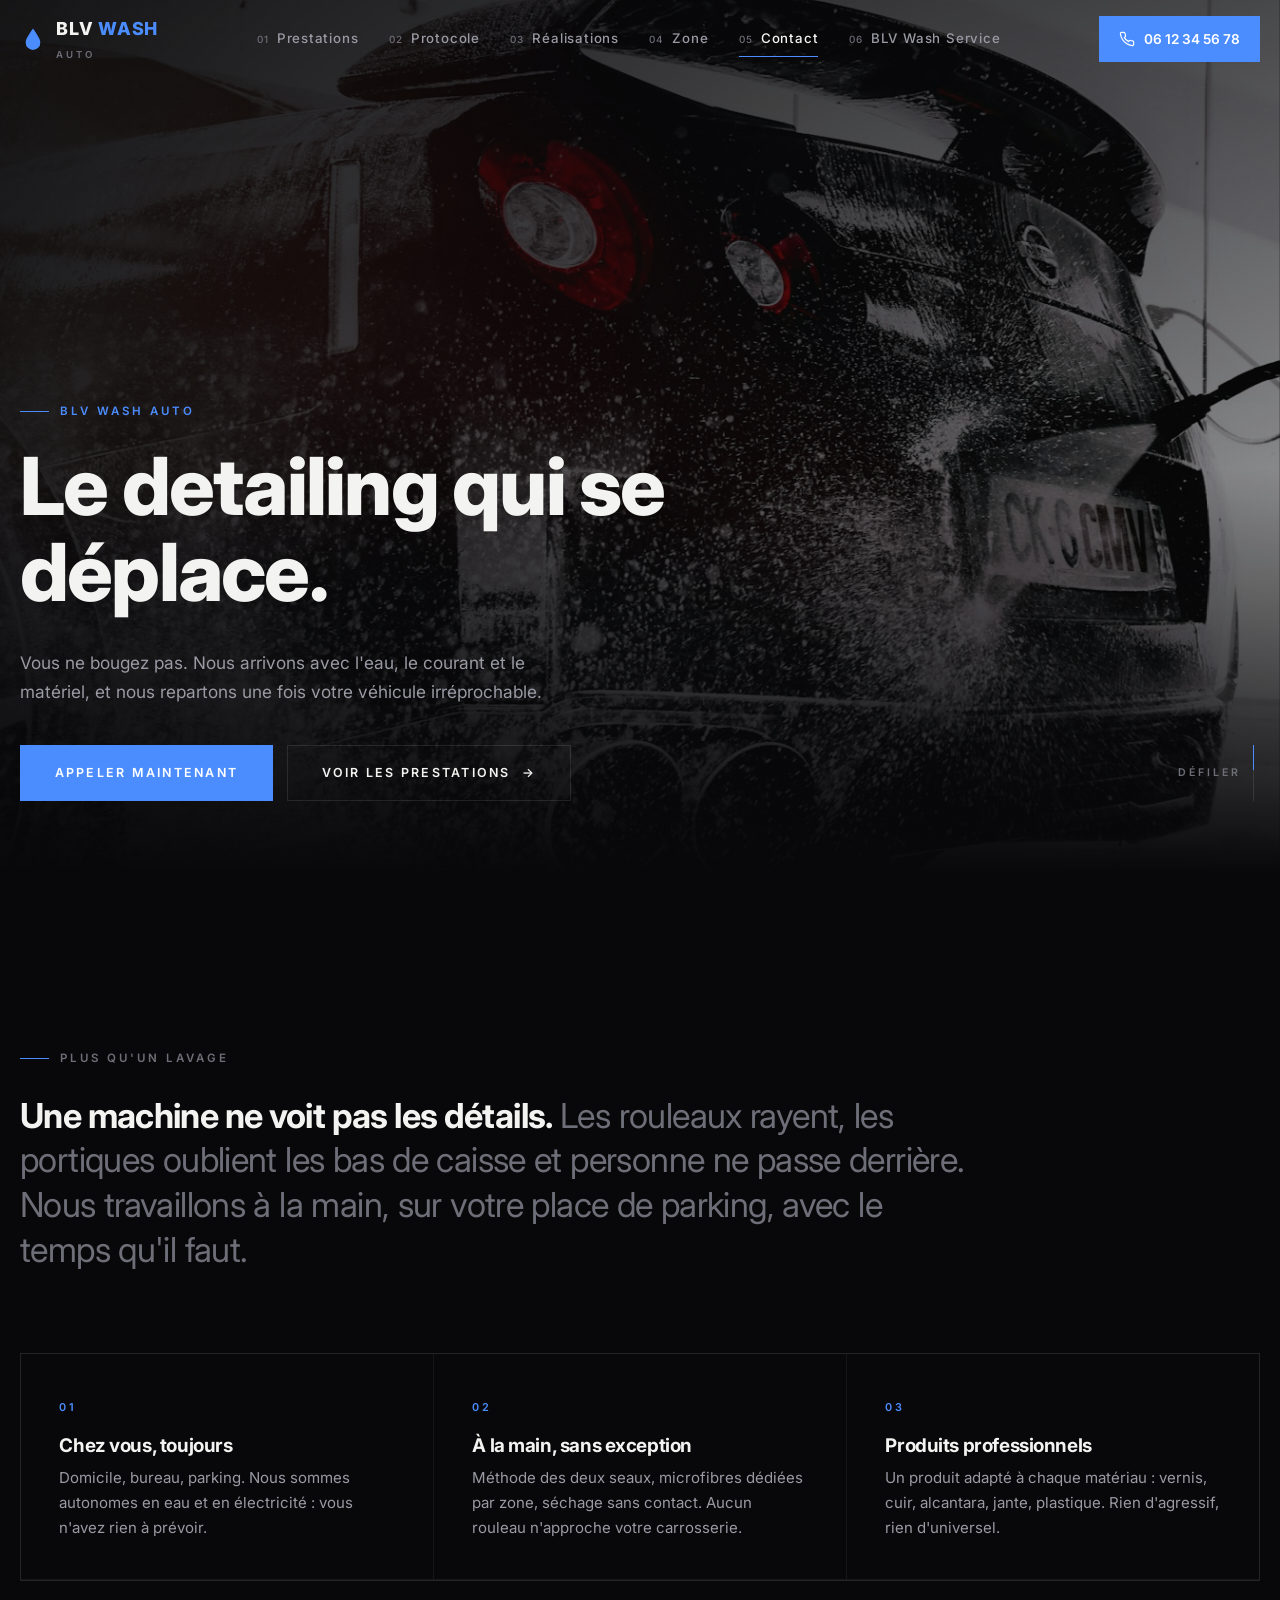
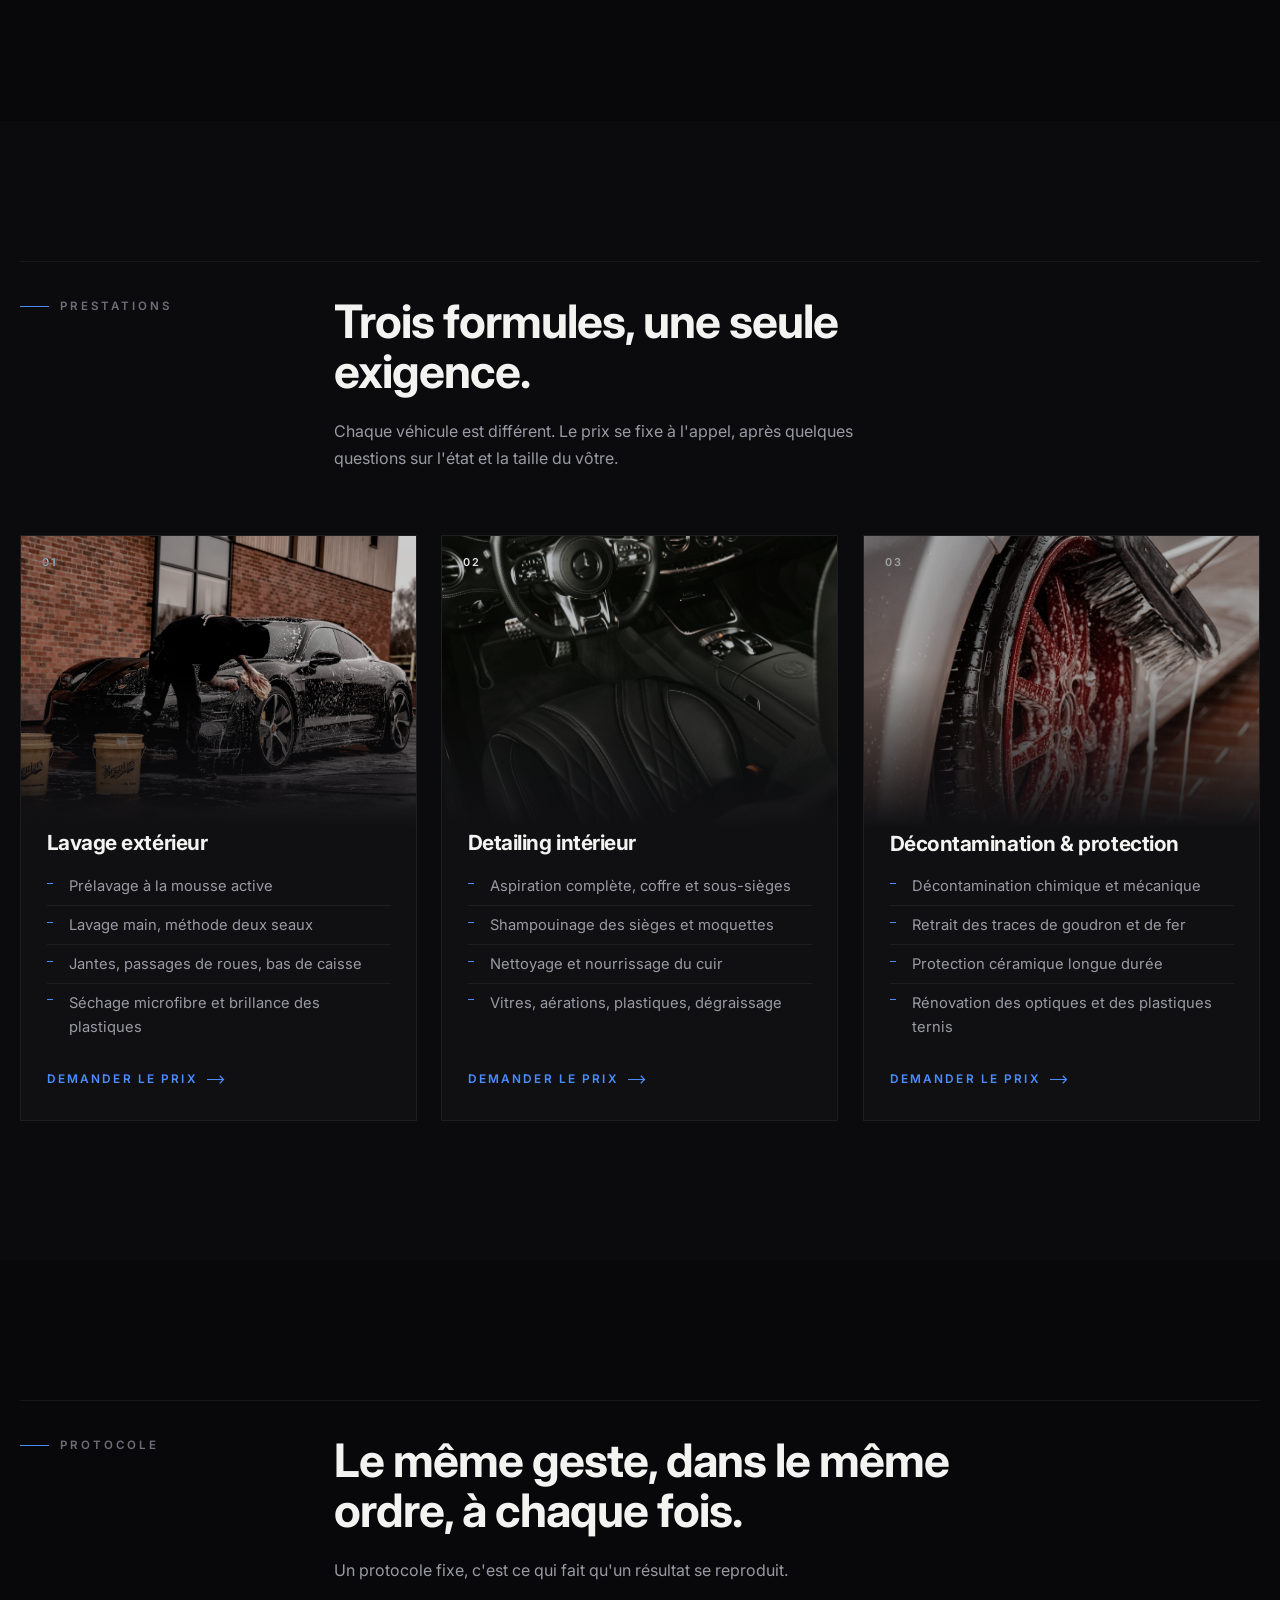
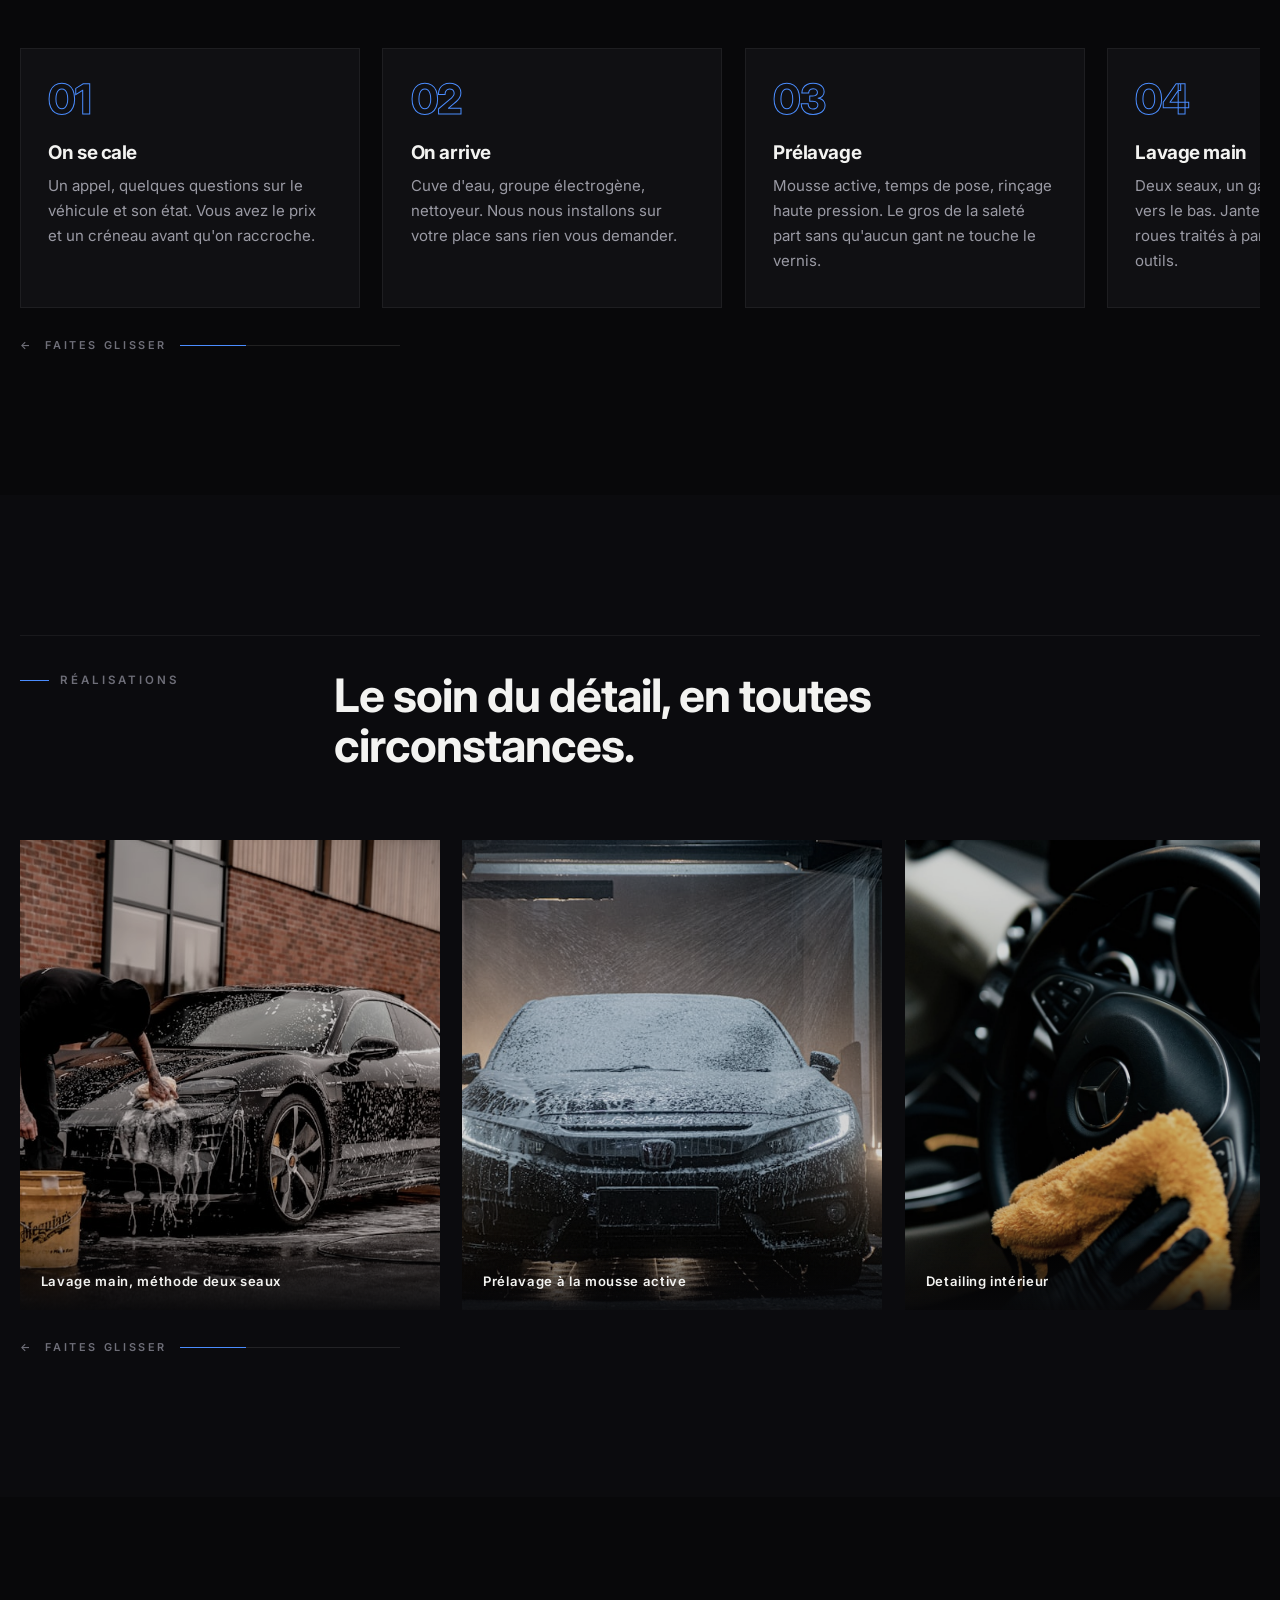
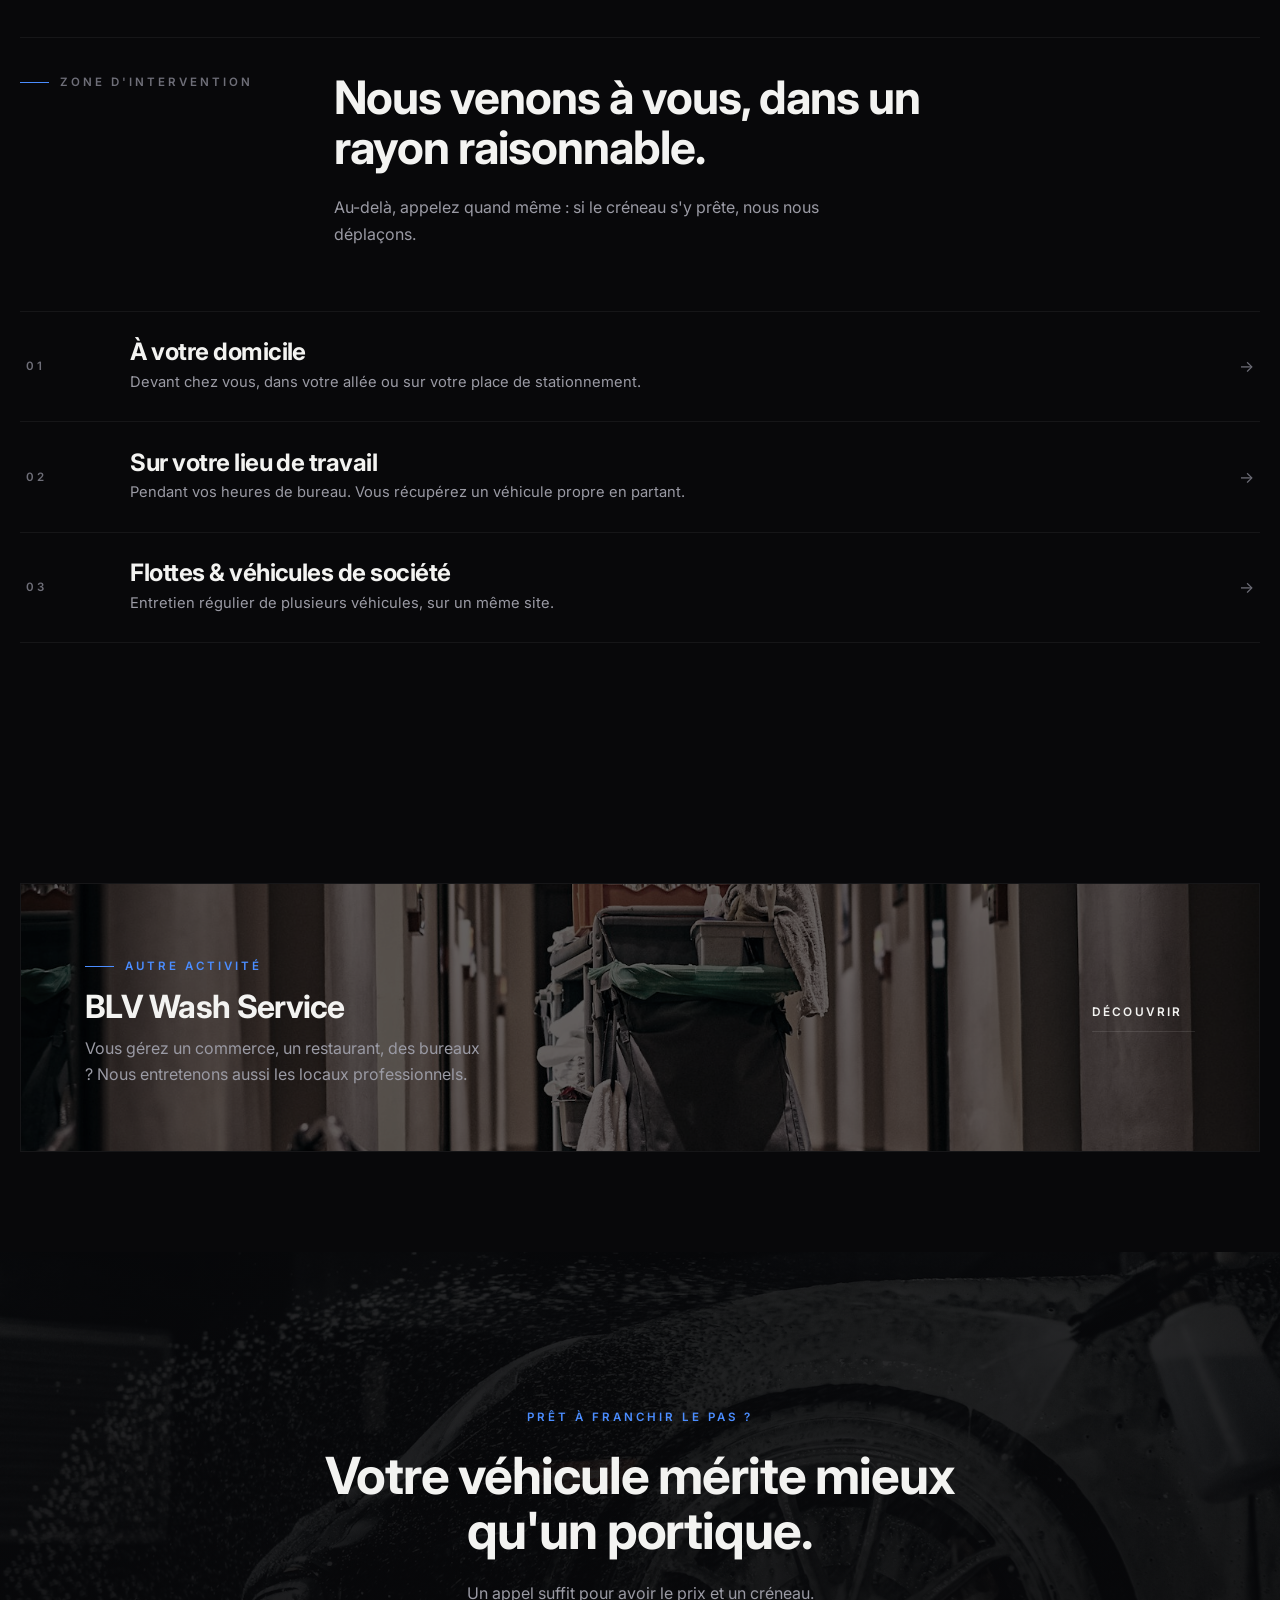
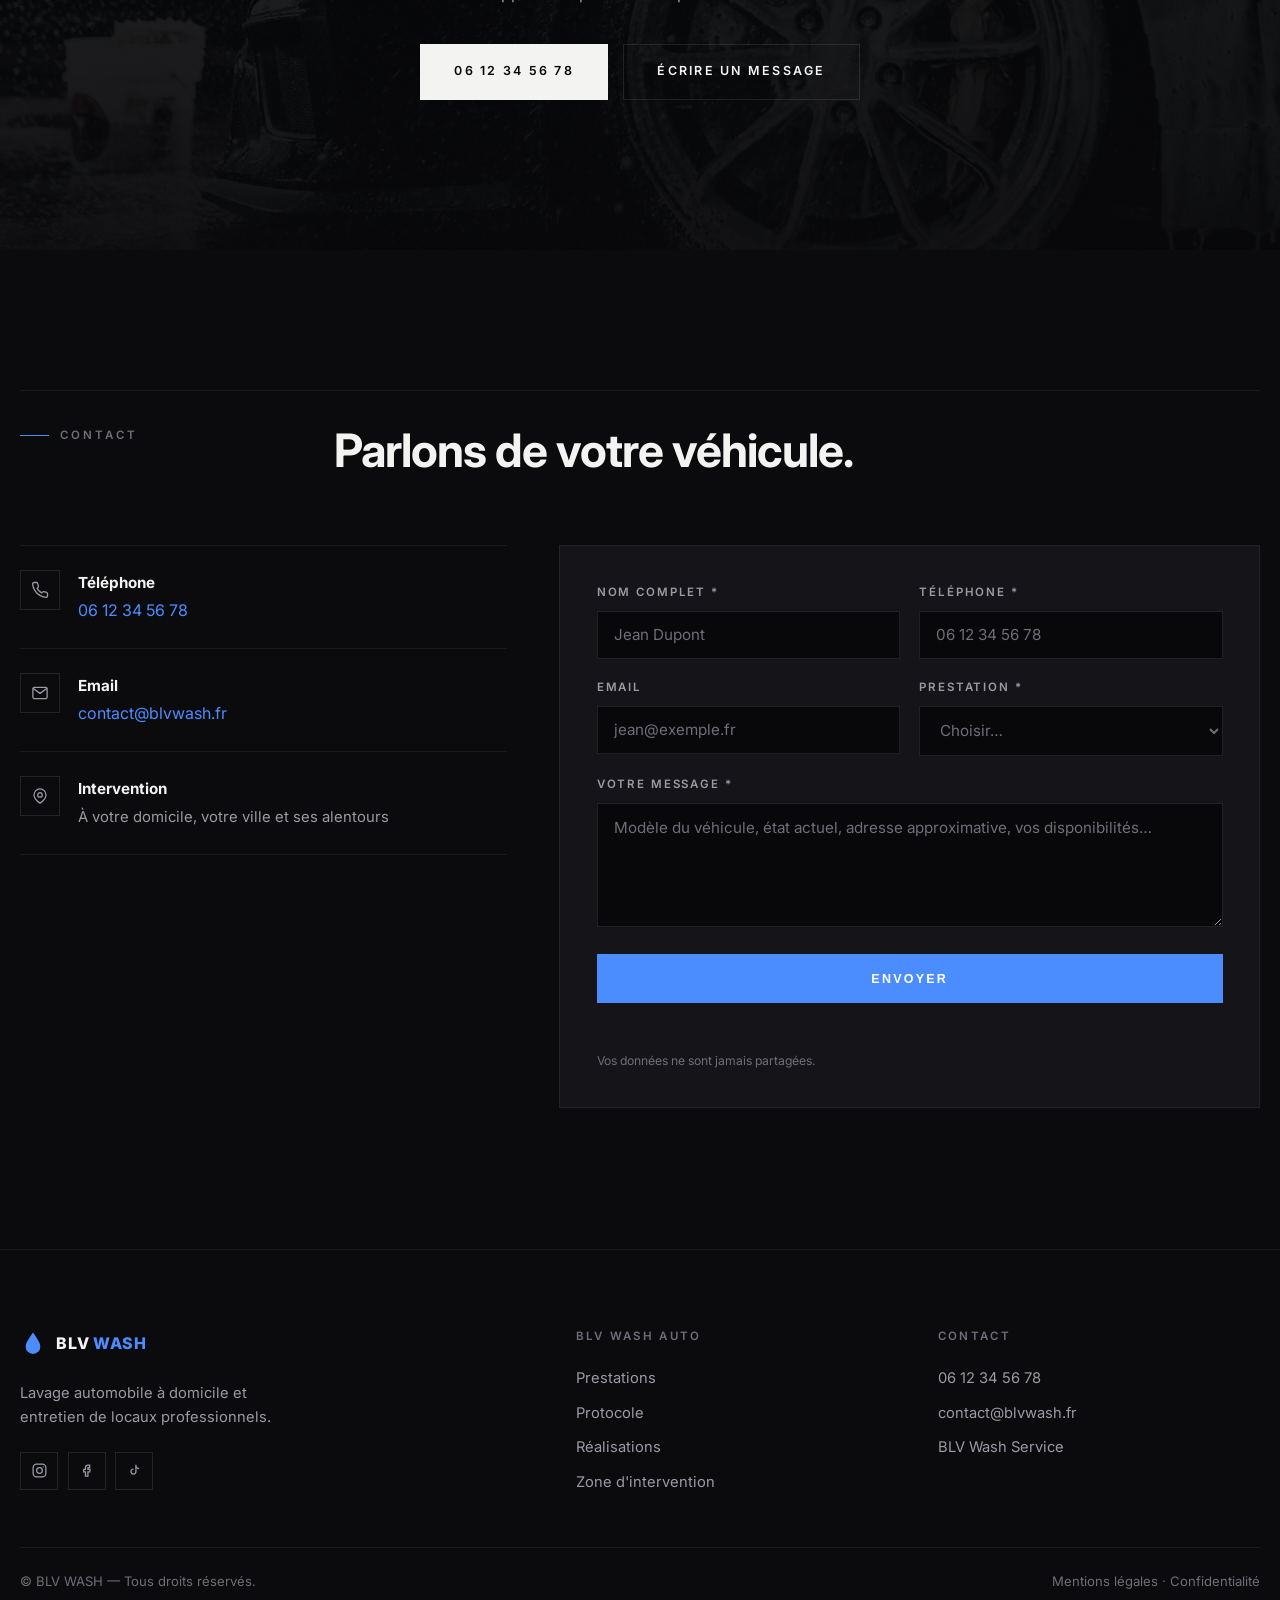
==== auto.html @ 67754cad "Deux activites, trois pages, refonte sombre facon reyce Structure - index.html devient un accueil de" ====
<!DOCTYPE html>
<html lang="fr">
<head>
  <meta charset="UTF-8">
  <meta name="viewport" content="width=device-width, initial-scale=1.0">
  <meta name="theme-color" content="#08080a">
  <meta name="color-scheme" content="dark">
  <title>BLV Wash Auto — Detailing automobile à domicile</title>
  <meta name="description" content="BLV Wash Auto lave, décontamine et protège votre véhicule à la main, devant chez vous. Lavage complet, detailing intérieur, protection céramique. Prix sur simple appel.">
  <meta property="og:title" content="BLV Wash Auto — Detailing automobile à domicile">
  <meta property="og:description" content="Le detailing qui se déplace. Nous intervenons chez vous, sur votre place de parking.">
  <meta property="og:type" content="website">
  <meta property="og:image" content="assets/img/hero.jpg">
  <link rel="icon" href="data:image/svg+xml,%3Csvg xmlns='http://www.w3.org/2000/svg' viewBox='0 0 64 64'%3E%3Cpath d='M32 6C21 22 14 32 14 41a18 18 0 0 0 36 0c0-9-7-19-18-35z' fill='%234b8dff'/%3E%3C/svg%3E">
  <link rel="preconnect" href="https://fonts.googleapis.com">
  <link rel="preconnect" href="https://fonts.gstatic.com" crossorigin>
  <link href="https://fonts.googleapis.com/css2?family=Inter:wght@400;500;600;700;800&display=swap" rel="stylesheet">
  <link rel="stylesheet" href="css/style.css">
</head>
<body>

  <div class="progress" aria-hidden="true"><span id="progress-bar"></span></div>

  <!-- ===== Header ===== -->
  <header class="header" id="header">
    <div class="container header__inner">
      <a href="index.html" class="logo" aria-label="BLV WASH — accueil">
        <svg class="logo__mark" viewBox="0 0 64 64" aria-hidden="true"><path d="M32 6C21 22 14 32 14 41a18 18 0 0 0 36 0c0-9-7-19-18-35z" fill="var(--accent)"/></svg>
        <span>
          <span class="logo__text">BLV <em>WASH</em></span>
          <span class="logo__branch">AUTO</span>
        </span>
      </a>

      <nav class="nav" id="nav" aria-label="Navigation principale">
        <a href="#prestations" class="nav__link" data-num="01">Prestations</a>
        <a href="#protocole"   class="nav__link" data-num="02">Protocole</a>
        <a href="#galerie"     class="nav__link" data-num="03">Réalisations</a>
        <a href="#zone"        class="nav__link" data-num="04">Zone</a>
        <a href="#contact"     class="nav__link" data-num="05">Contact</a>
        <a href="service.html" class="nav__link" data-num="06">BLV Wash Service</a>
      </nav>

      <div class="header__actions">
        <a href="tel:+33612345678" class="header__phone">
          <svg viewBox="0 0 24 24" fill="none" stroke="currentColor" stroke-width="1.8" stroke-linecap="round" stroke-linejoin="round" aria-hidden="true"><path d="M22 16.9v3a2 2 0 0 1-2.2 2 19.8 19.8 0 0 1-8.6-3.1 19.5 19.5 0 0 1-6-6A19.8 19.8 0 0 1 2.1 4.2 2 2 0 0 1 4.1 2h3a2 2 0 0 1 2 1.7c.1 1 .4 1.9.7 2.8a2 2 0 0 1-.5 2.1L8.1 9.9a16 16 0 0 0 6 6l1.3-1.3a2 2 0 0 1 2.1-.4c.9.3 1.8.6 2.8.7a2 2 0 0 1 1.7 2Z"/></svg>
          <span>06 12 34 56 78</span>
        </a>
        <button class="burger" id="burger" aria-label="Ouvrir le menu" aria-expanded="false" aria-controls="nav">
          <span></span><span></span><span></span>
        </button>
      </div>
    </div>
  </header>

  <main>
    <!-- ===== Hero ===== -->
    <section class="hero" id="accueil">
      <div class="hero__media" aria-hidden="true">
        <img src="assets/img/hero.jpg" alt="" id="hero-img" fetchpriority="high">
      </div>

      <div class="hero__inner">
        <div class="hero__content">
          <span class="label label--accent reveal">BLV Wash Auto</span>
          <h1 class="reveal delay-1">Le detailing qui se déplace.</h1>
          <p class="hero__lead reveal delay-2">
            Vous ne bougez pas. Nous arrivons avec l'eau, le courant et le matériel,
            et nous repartons une fois votre véhicule irréprochable.
          </p>
          <div class="hero__actions reveal delay-3">
            <a href="tel:+33612345678" class="btn btn--primary">Appeler maintenant</a>
            <a href="#prestations" class="btn btn--outline">
              Voir les prestations
              <span class="btn__arrow" aria-hidden="true">→</span>
            </a>
          </div>
        </div>
      </div>

      <div class="scrollcue" aria-hidden="true">
        <span>Défiler</span>
        <span class="scrollcue__line"></span>
      </div>
    </section>

    <!-- ===== Intention ===== -->
    <section class="section">
      <div class="container">
        <div class="statement reveal">
          <span class="label">Plus qu'un lavage</span>
          <p>
            <strong>Une machine ne voit pas les détails.</strong>
            <span class="muted">Les rouleaux rayent, les portiques oublient les bas de caisse
            et personne ne passe derrière. Nous travaillons à la main, sur votre place
            de parking, avec le temps qu'il faut.</span>
          </p>
        </div>

        <div class="pillars">
          <article class="pillar reveal">
            <span class="pillar__num">01</span>
            <h3>Chez vous, toujours</h3>
            <p>Domicile, bureau, parking. Nous sommes autonomes en eau et en électricité : vous n'avez rien à prévoir.</p>
          </article>
          <article class="pillar reveal delay-1">
            <span class="pillar__num">02</span>
            <h3>À la main, sans exception</h3>
            <p>Méthode des deux seaux, microfibres dédiées par zone, séchage sans contact. Aucun rouleau n'approche votre carrosserie.</p>
          </article>
          <article class="pillar reveal delay-2">
            <span class="pillar__num">03</span>
            <h3>Produits professionnels</h3>
            <p>Un produit adapté à chaque matériau : vernis, cuir, alcantara, jante, plastique. Rien d'agressif, rien d'universel.</p>
          </article>
        </div>
      </div>
    </section>

    <!-- ===== Prestations ===== -->
    <section class="section section--alt" id="prestations">
      <div class="container">
        <div class="section__head reveal">
          <span class="label">Prestations</span>
          <h2>Trois formules, une seule exigence.</h2>
          <p>Chaque véhicule est différent. Le prix se fixe à l'appel, après quelques questions sur l'état et la taille du vôtre.</p>
        </div>

        <div class="cards">
          <article class="card reveal">
            <div class="card__media">
              <span class="card__num">01</span>
              <img src="assets/img/service-auto.jpg" alt="Lavage à la main d'une voiture de sport noire" loading="lazy">
            </div>
            <div class="card__body">
              <h3>Lavage extérieur</h3>
              <ul class="card__list">
                <li>Prélavage à la mousse active</li>
                <li>Lavage main, méthode deux seaux</li>
                <li>Jantes, passages de roues, bas de caisse</li>
                <li>Séchage microfibre et brillance des plastiques</li>
              </ul>
              <a href="#contact" class="card__link">
                Demander le prix
                <svg viewBox="0 0 24 12" fill="none" stroke="currentColor" stroke-width="1.6" aria-hidden="true"><path d="M0 6h22M17 1l5 5-5 5"/></svg>
              </a>
            </div>
          </article>

          <article class="card reveal delay-1">
            <div class="card__media">
              <span class="card__num">02</span>
              <img src="assets/img/auto-int.jpg" alt="Intérieur cuir d'une berline après nettoyage" loading="lazy">
            </div>
            <div class="card__body">
              <h3>Detailing intérieur</h3>
              <ul class="card__list">
                <li>Aspiration complète, coffre et sous-sièges</li>
                <li>Shampouinage des sièges et moquettes</li>
                <li>Nettoyage et nourrissage du cuir</li>
                <li>Vitres, aérations, plastiques, dégraissage</li>
              </ul>
              <a href="#contact" class="card__link">
                Demander le prix
                <svg viewBox="0 0 24 12" fill="none" stroke="currentColor" stroke-width="1.6" aria-hidden="true"><path d="M0 6h22M17 1l5 5-5 5"/></svg>
              </a>
            </div>
          </article>

          <article class="card reveal delay-2">
            <div class="card__media">
              <span class="card__num">03</span>
              <img src="assets/img/g5.jpg" alt="Rénovation d'une jante au pinceau de detailing" loading="lazy">
            </div>
            <div class="card__body">
              <h3>Décontamination &amp; protection</h3>
              <ul class="card__list">
                <li>Décontamination chimique et mécanique</li>
                <li>Retrait des traces de goudron et de fer</li>
                <li>Protection céramique longue durée</li>
                <li>Rénovation des optiques et des plastiques ternis</li>
              </ul>
              <a href="#contact" class="card__link">
                Demander le prix
                <svg viewBox="0 0 24 12" fill="none" stroke="currentColor" stroke-width="1.6" aria-hidden="true"><path d="M0 6h22M17 1l5 5-5 5"/></svg>
              </a>
            </div>
          </article>
        </div>
      </div>
    </section>

    <!-- ===== Protocole ===== -->
    <section class="section" id="protocole">
      <div class="container">
        <div class="section__head reveal">
          <span class="label">Protocole</span>
          <h2>Le même geste, dans le même ordre, à chaque fois.</h2>
          <p>Un protocole fixe, c'est ce qui fait qu'un résultat se reproduit.</p>
        </div>

        <div class="drag reveal" data-drag>
          <div class="drag__viewport">
            <div class="drag__track">
              <article class="stepcard">
                <span class="stepcard__num">01</span>
                <h3>On se cale</h3>
                <p>Un appel, quelques questions sur le véhicule et son état. Vous avez le prix et un créneau avant qu'on raccroche.</p>
              </article>
              <article class="stepcard">
                <span class="stepcard__num">02</span>
                <h3>On arrive</h3>
                <p>Cuve d'eau, groupe électrogène, nettoyeur. Nous nous installons sur votre place sans rien vous demander.</p>
              </article>
              <article class="stepcard">
                <span class="stepcard__num">03</span>
                <h3>Prélavage</h3>
                <p>Mousse active, temps de pose, rinçage haute pression. Le gros de la saleté part sans qu'aucun gant ne touche le vernis.</p>
              </article>
              <article class="stepcard">
                <span class="stepcard__num">04</span>
                <h3>Lavage main</h3>
                <p>Deux seaux, un gant par zone, du haut vers le bas. Jantes et passages de roues traités à part, avec leurs propres outils.</p>
              </article>
              <article class="stepcard">
                <span class="stepcard__num">05</span>
                <h3>Intérieur</h3>
                <p>Aspiration, shampouinage, cuir nourri, vitres sans trace. Les aérations et les rails de siège aussi.</p>
              </article>
              <article class="stepcard">
                <span class="stepcard__num">06</span>
                <h3>Contrôle ensemble</h3>
                <p>On fait le tour du véhicule avec vous. Si quelque chose ne va pas, on le reprend sur place.</p>
              </article>
            </div>
          </div>
          <div class="drag__hint">
            <span aria-hidden="true">←</span>
            <span>Faites glisser</span>
            <span class="drag__bar" aria-hidden="true"><span></span></span>
          </div>
        </div>
      </div>
    </section>

    <!-- ===== Réalisations ===== -->
    <section class="section section--alt" id="galerie">
      <div class="container">
        <div class="section__head reveal">
          <span class="label">Réalisations</span>
          <h2>Le soin du détail, en toutes circonstances.</h2>
        </div>

        <div class="drag reveal" data-drag>
          <div class="drag__viewport">
            <div class="drag__track">
              <figure class="shot"><img src="assets/img/g1.jpg" alt="Lavage à la main d'une voiture de sport" loading="lazy"><figcaption>Lavage main, méthode deux seaux</figcaption></figure>
              <figure class="shot"><img src="assets/img/g6.jpg" alt="Véhicule couvert de mousse active pendant le prélavage" loading="lazy"><figcaption>Prélavage à la mousse active</figcaption></figure>
              <figure class="shot"><img src="assets/img/g3.jpg" alt="Nettoyage d'un volant à la microfibre" loading="lazy"><figcaption>Detailing intérieur</figcaption></figure>
              <figure class="shot"><img src="assets/img/g5.jpg" alt="Brossage d'une jante au pinceau de detailing" loading="lazy"><figcaption>Jantes reprises au pinceau</figcaption></figure>
              <figure class="shot"><img src="assets/img/g7.jpg" alt="Nettoyage haute pression d'une berline à domicile" loading="lazy"><figcaption>Haute pression, à domicile</figcaption></figure>
              <figure class="shot"><img src="assets/img/g2.jpg" alt="Séchage soigné d'un SUV noir" loading="lazy"><figcaption>Séchage sans trace</figcaption></figure>
            </div>
          </div>
          <div class="drag__hint">
            <span aria-hidden="true">←</span>
            <span>Faites glisser</span>
            <span class="drag__bar" aria-hidden="true"><span></span></span>
          </div>
        </div>
      </div>
    </section>

    <!-- ===== Zone ===== -->
    <section class="section" id="zone">
      <div class="container">
        <div class="section__head reveal">
          <span class="label">Zone d'intervention</span>
          <h2>Nous venons à vous, dans un rayon raisonnable.</h2>
          <p>Au-delà, appelez quand même : si le créneau s'y prête, nous nous déplaçons.</p>
        </div>

        <div class="sectors reveal">
          <article class="sector">
            <span class="sector__num">01</span>
            <div>
              <h3>À votre domicile</h3>
              <p>Devant chez vous, dans votre allée ou sur votre place de stationnement.</p>
            </div>
            <span class="sector__mark" aria-hidden="true">→</span>
          </article>
          <article class="sector">
            <span class="sector__num">02</span>
            <div>
              <h3>Sur votre lieu de travail</h3>
              <p>Pendant vos heures de bureau. Vous récupérez un véhicule propre en partant.</p>
            </div>
            <span class="sector__mark" aria-hidden="true">→</span>
          </article>
          <article class="sector">
            <span class="sector__num">03</span>
            <div>
              <h3>Flottes &amp; véhicules de société</h3>
              <p>Entretien régulier de plusieurs véhicules, sur un même site.</p>
            </div>
            <span class="sector__mark" aria-hidden="true">→</span>
          </article>
        </div>
      </div>
    </section>

    <!-- ===== Passerelle vers l'autre branche ===== -->
    <section class="section section--tight">
      <div class="container">
        <a class="crossover reveal" href="service.html">
          <div class="crossover__media" aria-hidden="true">
            <img src="assets/img/split-service.jpg" alt="" loading="lazy">
          </div>
          <div class="crossover__body">
            <div>
              <span class="label label--accent">Autre activité</span>
              <h3>BLV Wash Service</h3>
              <p>Vous gérez un commerce, un restaurant, des bureaux ? Nous entretenons aussi les locaux professionnels.</p>
            </div>
            <span class="crossover__go">
              Découvrir
              <svg viewBox="0 0 24 12" fill="none" stroke="currentColor" stroke-width="1.6" aria-hidden="true"><path d="M0 6h22M17 1l5 5-5 5"/></svg>
            </span>
          </div>
        </a>
      </div>
    </section>

    <!-- ===== Appel ===== -->
    <section class="cta">
      <div class="cta__media" aria-hidden="true">
        <img src="assets/img/cta.jpg" alt="" loading="lazy">
      </div>
      <div class="container cta__inner reveal">
        <span class="label label--plain label--accent">Prêt à franchir le pas ?</span>
        <h2>Votre véhicule mérite mieux qu'un portique.</h2>
        <p>Un appel suffit pour avoir le prix et un créneau.</p>
        <div class="cta__actions">
          <a href="tel:+33612345678" class="btn btn--light">06 12 34 56 78</a>
          <a href="#contact" class="btn btn--outline">Écrire un message</a>
        </div>
      </div>
    </section>

    <!-- ===== Contact ===== -->
    <section class="section section--alt" id="contact">
      <div class="container">
        <div class="section__head reveal">
          <span class="label">Contact</span>
          <h2>Parlons de votre véhicule.</h2>
        </div>

        <div class="contact">
          <div class="contact__list reveal-left">
            <div class="contact__item">
              <span class="contact__icon" aria-hidden="true"><svg viewBox="0 0 24 24" fill="none" stroke="currentColor" stroke-width="1.7" stroke-linecap="round" stroke-linejoin="round"><path d="M22 16.9v3a2 2 0 0 1-2.2 2 19.8 19.8 0 0 1-8.6-3.1 19.5 19.5 0 0 1-6-6A19.8 19.8 0 0 1 2.1 4.2 2 2 0 0 1 4.1 2h3a2 2 0 0 1 2 1.7c.1 1 .4 1.9.7 2.8a2 2 0 0 1-.5 2.1L8.1 9.9a16 16 0 0 0 6 6l1.3-1.3a2 2 0 0 1 2.1-.4c.9.3 1.8.6 2.8.7a2 2 0 0 1 1.7 2Z"/></svg></span>
              <div><strong>Téléphone</strong><a href="tel:+33612345678">06 12 34 56 78</a></div>
            </div>
            <div class="contact__item">
              <span class="contact__icon" aria-hidden="true"><svg viewBox="0 0 24 24" fill="none" stroke="currentColor" stroke-width="1.7" stroke-linecap="round" stroke-linejoin="round"><rect x="2.5" y="4.5" width="19" height="15" rx="2"/><path d="m3 6 9 6.5L21 6"/></svg></span>
              <div><strong>Email</strong><a href="mailto:contact@blvwash.fr">contact@blvwash.fr</a></div>
            </div>
            <div class="contact__item">
              <span class="contact__icon" aria-hidden="true"><svg viewBox="0 0 24 24" fill="none" stroke="currentColor" stroke-width="1.7" stroke-linecap="round" stroke-linejoin="round"><path d="M20 10.5c0 5.5-8 11-8 11s-8-5.5-8-11a8 8 0 0 1 16 0Z"/><circle cx="12" cy="10.5" r="3"/></svg></span>
              <div><strong>Intervention</strong><span>À votre domicile, votre ville et ses alentours</span></div>
            </div>
          </div>

          <form class="form reveal-right" id="contact-form" data-branch="BLV Wash Auto" novalidate>
            <div class="form__row">
              <div class="form__group">
                <label for="f-name">Nom complet *</label>
                <input type="text" id="f-name" name="name" required autocomplete="name" placeholder="Jean Dupont">
              </div>
              <div class="form__group">
                <label for="f-phone">Téléphone *</label>
                <input type="tel" id="f-phone" name="phone" required autocomplete="tel" placeholder="06 12 34 56 78">
              </div>
            </div>
            <div class="form__row">
              <div class="form__group">
                <label for="f-email">Email</label>
                <input type="email" id="f-email" name="email" autocomplete="email" placeholder="jean@exemple.fr">
              </div>
              <div class="form__group">
                <label for="f-service">Prestation *</label>
                <select id="f-service" name="service" required>
                  <option value="" disabled selected>Choisir…</option>
                  <option>Lavage extérieur</option>
                  <option>Detailing intérieur</option>
                  <option>Intérieur + extérieur</option>
                  <option>Décontamination &amp; protection céramique</option>
                  <option>Flotte / plusieurs véhicules</option>
                  <option>Autre</option>
                </select>
              </div>
            </div>
            <div class="form__group">
              <label for="f-msg">Votre message *</label>
              <textarea id="f-msg" name="message" rows="5" required placeholder="Modèle du véhicule, état actuel, adresse approximative, vos disponibilités…"></textarea>
            </div>
            <button type="submit" class="btn btn--primary btn--block">Envoyer</button>
            <p class="form__status" id="form-status" role="status" aria-live="polite"></p>
            <p class="form__legal">Vos données ne sont jamais partagées.</p>
          </form>
        </div>
      </div>
    </section>
  </main>

  <!-- ===== Footer ===== -->
  <footer class="footer">
    <div class="container footer__grid">
      <div class="footer__brand">
        <a href="index.html" class="logo logo--footer">
          <svg class="logo__mark" viewBox="0 0 64 64" aria-hidden="true"><path d="M32 6C21 22 14 32 14 41a18 18 0 0 0 36 0c0-9-7-19-18-35z" fill="var(--accent)"/></svg>
          <span class="logo__text">BLV <em>WASH</em></span>
        </a>
        <p>Lavage automobile à domicile et entretien de locaux professionnels.</p>
        <div class="footer__social">
          <a href="#" aria-label="Instagram"><svg viewBox="0 0 24 24" fill="none" stroke="currentColor" stroke-width="1.8"><rect x="3" y="3" width="18" height="18" rx="5"/><circle cx="12" cy="12" r="4"/><circle cx="17.2" cy="6.8" r=".9" fill="currentColor" stroke="none"/></svg></a>
          <a href="#" aria-label="Facebook"><svg viewBox="0 0 24 24" fill="none" stroke="currentColor" stroke-width="1.8"><path d="M14 8h2.5V4.5H14A3.5 3.5 0 0 0 10.5 8v2.5H8V14h2.5v6H14v-6h2.5l.5-3.5h-3V8.5A.5.5 0 0 1 14 8z"/></svg></a>
          <a href="#" aria-label="TikTok"><svg viewBox="0 0 24 24" fill="none" stroke="currentColor" stroke-width="1.8"><path d="M14 4v9.5a3.5 3.5 0 1 1-3.5-3.5"/><path d="M14 6.5c.8 1.6 2.3 2.8 4.5 3"/></svg></a>
        </div>
      </div>
      <div class="footer__col">
        <h4>BLV Wash Auto</h4>
        <a href="#prestations">Prestations</a>
        <a href="#protocole">Protocole</a>
        <a href="#galerie">Réalisations</a>
        <a href="#zone">Zone d'intervention</a>
      </div>
      <div class="footer__col">
        <h4>Contact</h4>
        <a href="tel:+33612345678">06 12 34 56 78</a>
        <a href="mailto:contact@blvwash.fr">contact@blvwash.fr</a>
        <a href="service.html">BLV Wash Service</a>
      </div>
    </div>
    <div class="container footer__bottom">
      <p>© BLV WASH — Tous droits réservés.</p>
      <p><a href="#">Mentions légales</a> · <a href="#">Confidentialité</a></p>
    </div>
  </footer>

  <a href="#accueil" class="backtop" id="backtop" aria-label="Retour en haut">↑</a>

  <script src="js/main.js"></script>
</body>
</html>
---- css/style.css ----
/* ==========================================================================
   BLV WASH — Feuille de style commune aux trois pages
   Accueil (choix), BLV Wash Auto, BLV Wash Service.
   Parti pris : sombre, photographique, formes carrées, beaucoup d'air.
   ========================================================================== */

:root {
  --ink-950: #08080a;
  --ink-900: #0b0b0e;
  --ink-850: #101013;
  --ink-800: #151519;
  --ink-700: #1d1d22;

  --accent: #4b8dff;
  --accent-strong: #2f6ae0;
  --accent-soft: rgba(75, 141, 255, 0.12);

  --text: #f3f3f1;
  --text-muted: #9a9aa4;
  --text-dim: #6e6e78;

  --border: rgba(255, 255, 255, 0.10);
  --border-soft: rgba(255, 255, 255, 0.06);

  --font: "Inter", system-ui, -apple-system, sans-serif;
  --container: 1240px;
  --ease: cubic-bezier(0.16, 1, 0.3, 1);
  --header-h: 78px;
}

* { margin: 0; padding: 0; box-sizing: border-box; }

html {
  scroll-behavior: smooth;
  scroll-padding-top: 90px;
}

body {
  font-family: var(--font);
  background: var(--ink-950);
  color: var(--text);
  line-height: 1.65;
  -webkit-font-smoothing: antialiased;
  overflow-x: hidden;
}

img, svg { max-width: 100%; display: block; }
a { color: inherit; text-decoration: none; }

h1, h2, h3, h4 {
  font-weight: 700;
  line-height: 1.08;
  letter-spacing: -0.022em;
}

::selection { background: var(--accent); color: #fff; }

.container {
  width: min(100% - 2.5rem, var(--container));
  margin-inline: auto;
}

/* Petit libellé en capitales, présent partout */
.label {
  display: inline-flex;
  align-items: center;
  gap: 0.7rem;
  font-size: 0.72rem;
  font-weight: 600;
  text-transform: uppercase;
  letter-spacing: 0.26em;
  color: var(--text-dim);
}
.label::before {
  content: "";
  width: 1.8rem;
  height: 1px;
  background: var(--accent);
}
.label--plain::before { display: none; }
.label--accent { color: var(--accent); }

.accent-word { color: var(--accent); }

/* ===== Barre de progression ===== */
.progress {
  position: fixed;
  inset: 0 0 auto 0;
  height: 2px;
  z-index: 120;
}
.progress span {
  display: block;
  height: 100%;
  width: 0;
  background: var(--accent);
  transition: width 0.1s linear;
}

/* ===== Boutons ===== */
.btn {
  display: inline-flex;
  align-items: center;
  justify-content: center;
  gap: 0.7rem;
  padding: 1.05rem 2.1rem;
  font-weight: 600;
  font-size: 0.78rem;
  text-transform: uppercase;
  letter-spacing: 0.18em;
  border: 1px solid transparent;
  cursor: pointer;
  white-space: nowrap;
  transition:
    background 0.4s var(--ease),
    color 0.4s var(--ease),
    border-color 0.4s var(--ease),
    transform 0.4s var(--ease);
}
.btn__arrow { transition: transform 0.4s var(--ease); }
.btn:hover .btn__arrow { transform: translateX(5px); }

.btn--primary { background: var(--accent); border-color: var(--accent); color: #fff; }
.btn--primary:hover { background: var(--accent-strong); border-color: var(--accent-strong); transform: translateY(-2px); }

.btn--light { background: var(--text); border-color: var(--text); color: var(--ink-950); }
.btn--light:hover { background: transparent; color: var(--text); transform: translateY(-2px); }

.btn--outline { border-color: var(--border); color: var(--text); }
.btn--outline:hover { border-color: var(--text); transform: translateY(-2px); }

.btn--sm { padding: 0.72rem 1.35rem; font-size: 0.7rem; }
.btn--block { width: 100%; }

/* ===== Header ===== */
.header {
  position: fixed;
  inset: 0 0 auto 0;
  z-index: 100;
  border-bottom: 1px solid transparent;
  transition: background 0.5s var(--ease), border-color 0.5s var(--ease);
}
.header.is-scrolled {
  background: rgba(8, 8, 10, 0.86);
  backdrop-filter: blur(18px);
  -webkit-backdrop-filter: blur(18px);
  border-bottom-color: var(--border-soft);
}

.header__inner {
  display: flex;
  align-items: center;
  justify-content: space-between;
  gap: 1.5rem;
  height: var(--header-h);
}

.logo { display: inline-flex; align-items: center; gap: 0.65rem; }
.logo__mark { width: 26px; height: 26px; flex-shrink: 0; }
.logo__text {
  font-weight: 800;
  font-size: 1.12rem;
  letter-spacing: 0.04em;
  line-height: 1;
}
.logo__text em { font-style: normal; color: var(--accent); }
/* Nom de la branche, sous le logo */
.logo__branch {
  display: block;
  font-size: 0.6rem;
  font-weight: 600;
  letter-spacing: 0.3em;
  color: var(--text-dim);
  margin-top: 0.28rem;
}
.logo--footer .logo__text { font-size: 1rem; }

.nav { display: flex; align-items: center; gap: 1.9rem; }
.nav__link {
  position: relative;
  font-size: 0.83rem;
  font-weight: 500;
  letter-spacing: 0.06em;
  color: var(--text-muted);
  transition: color 0.35s var(--ease);
}
/* Numérotation discrète, comme l'index d'un sommaire */
.nav__link::before {
  content: attr(data-num);
  margin-right: 0.5rem;
  font-size: 0.62rem;
  color: var(--text-dim);
  letter-spacing: 0.1em;
}
.nav__link::after {
  content: "";
  position: absolute;
  left: 0; right: 100%;
  bottom: -7px;
  height: 1px;
  background: var(--accent);
  transition: right 0.5s var(--ease);
}
.nav__link:hover, .nav__link.is-active { color: var(--text); }
.nav__link:hover::after, .nav__link.is-active::after { right: 0; }

.header__actions { display: flex; align-items: center; gap: 0.8rem; }

.header__phone {
  display: inline-flex;
  align-items: center;
  gap: 0.55rem;
  padding: 0.72rem 1.25rem;
  background: var(--accent);
  color: #fff;
  font-weight: 600;
  font-size: 0.85rem;
  white-space: nowrap;
  transition: background 0.35s var(--ease), transform 0.35s var(--ease);
}
.header__phone svg { width: 16px; height: 16px; }
.header__phone:hover { background: var(--accent-strong); transform: translateY(-2px); }

.burger {
  display: none;
  flex-direction: column;
  gap: 5px;
  background: none;
  border: 0;
  cursor: pointer;
  padding: 8px;
}
.burger span {
  width: 24px; height: 2px;
  background: var(--text);
  transition: transform 0.4s var(--ease), opacity 0.25s ease;
}
.burger.is-open span:nth-child(1) { transform: translateY(7px) rotate(45deg); }
.burger.is-open span:nth-child(2) { opacity: 0; }
.burger.is-open span:nth-child(3) { transform: translateY(-7px) rotate(-45deg); }

/* ==========================================================================
   Accueil — l'écran coupé en deux
   ========================================================================== */
.split {
  display: flex;
  min-height: 100vh;
  min-height: 100svh;
}

.split__half {
  position: relative;
  flex: 1 1 50%;
  display: flex;
  align-items: flex-end;
  overflow: hidden;
  isolation: isolate;
  /* flex-basis animé : la moitié survolée gagne de la place */
  transition: flex-grow 0.9s var(--ease), flex-basis 0.9s var(--ease);
}
.split__media { position: absolute; inset: 0; z-index: -2; }
.split__media img {
  width: 100%; height: 100%;
  object-fit: cover;
  transform: scale(1.06);
  transition: transform 1.4s var(--ease), filter 0.9s var(--ease);
  filter: grayscale(0.45) brightness(0.62);
}
.split__half::after {
  content: "";
  position: absolute;
  inset: 0;
  z-index: -1;
  background: linear-gradient(0deg, rgba(8, 8, 10, 0.94) 4%, rgba(8, 8, 10, 0.32) 58%, rgba(8, 8, 10, 0.55) 100%);
  transition: background 0.9s var(--ease);
}
.split__half:hover .split__media img,
.split__half:focus-within .split__media img {
  transform: scale(1);
  filter: grayscale(0) brightness(0.78);
}
.split__half:hover::after,
.split__half:focus-within::after {
  background: linear-gradient(0deg, rgba(8, 8, 10, 0.9) 2%, rgba(8, 8, 10, 0.2) 62%, rgba(8, 8, 10, 0.42) 100%);
}

/* Le filet central : une seule ligne entre les deux moitiés */
.split__half + .split__half { border-left: 1px solid var(--border); }

.split__body {
  position: relative;
  width: 100%;
  padding: 3.5rem clamp(1.6rem, 4vw, 4rem) clamp(3rem, 7vh, 5rem);
}
.split__num {
  font-size: 0.7rem;
  font-weight: 600;
  letter-spacing: 0.3em;
  color: var(--accent);
  display: block;
  margin-bottom: 1.1rem;
}
.split__title {
  font-size: clamp(1.9rem, 3.4vw, 3rem);
  margin-bottom: 0.85rem;
}
.split__title em { font-style: normal; color: var(--accent); }
.split__text {
  color: var(--text-muted);
  max-width: 30rem;
  margin-bottom: 1.9rem;
  font-size: 1rem;
}
.split__tags {
  list-style: none;
  display: flex;
  flex-wrap: wrap;
  gap: 0.5rem;
  margin-bottom: 2.1rem;
}
.split__tags li {
  font-size: 0.7rem;
  font-weight: 500;
  letter-spacing: 0.14em;
  text-transform: uppercase;
  color: var(--text-muted);
  border: 1px solid var(--border);
  padding: 0.38rem 0.8rem;
}
.split__cta {
  display: inline-flex;
  align-items: center;
  gap: 0.8rem;
  font-size: 0.78rem;
  font-weight: 600;
  text-transform: uppercase;
  letter-spacing: 0.18em;
  padding-bottom: 0.5rem;
  border-bottom: 1px solid var(--border);
  transition: border-color 0.45s var(--ease), gap 0.45s var(--ease), color 0.45s var(--ease);
}
.split__cta svg { width: 20px; height: 10px; }
.split__half:hover .split__cta { border-color: var(--accent); color: var(--accent); gap: 1.3rem; }

/* Bandeau de l'accueil, sous le choix */
.splash-head {
  position: absolute;
  top: var(--header-h);
  left: 0; right: 0;
  z-index: 5;
  text-align: center;
  padding: clamp(2rem, 5vh, 3.4rem) 1.5rem 0;
  pointer-events: none;
}
.splash-head h1 {
  font-size: clamp(1.4rem, 2.6vw, 2.1rem);
  margin: 0.9rem 0 0.5rem;
}
.splash-head p {
  color: var(--text-muted);
  font-size: 0.95rem;
  max-width: 34rem;
  margin-inline: auto;
}

/* ==========================================================================
   Hero des pages de branche
   ========================================================================== */
.hero {
  position: relative;
  min-height: 100vh;
  min-height: 100svh;
  display: flex;
  align-items: flex-end;
  overflow: hidden;
}
.hero__media { position: absolute; inset: 0; }
.hero__media img {
  width: 100%; height: 114%;
  object-fit: cover;
  will-change: transform;
}
.hero__media::after {
  content: "";
  position: absolute;
  inset: 0;
  background:
    linear-gradient(0deg, var(--ink-950) 3%, rgba(8, 8, 10, 0.45) 48%, rgba(8, 8, 10, 0.72) 100%),
    linear-gradient(96deg, rgba(8, 8, 10, 0.82) 0%, rgba(8, 8, 10, 0.28) 62%, transparent 100%);
}
.hero__inner {
  position: relative;
  z-index: 1;
  width: min(100% - 2.5rem, var(--container));
  margin-inline: auto;
  padding-bottom: clamp(4rem, 11vh, 7.5rem);
  padding-top: calc(var(--header-h) + 3rem);
}
.hero__content { max-width: 46rem; }
.hero h1 {
  font-size: clamp(2.5rem, 6.4vw, 5rem);
  font-weight: 800;
  margin: 1.4rem 0 1.5rem;
}
.hero__lead {
  color: var(--text-muted);
  font-size: clamp(1rem, 1.35vw, 1.16rem);
  max-width: 34rem;
  margin-bottom: 2.4rem;
}
.hero__actions { display: flex; flex-wrap: wrap; gap: 0.9rem; }

/* Indicateur de défilement */
.scrollcue {
  position: absolute;
  right: max(1.6rem, calc((100vw - var(--container)) / 2));
  bottom: clamp(4rem, 11vh, 7.5rem);
  z-index: 1;
  display: flex;
  align-items: center;
  gap: 0.8rem;
  font-size: 0.66rem;
  font-weight: 600;
  letter-spacing: 0.28em;
  text-transform: uppercase;
  color: var(--text-dim);
}
.scrollcue__line {
  width: 1px; height: 56px;
  background: var(--border);
  position: relative;
  overflow: hidden;
}
.scrollcue__line::after {
  content: "";
  position: absolute;
  inset: 0 0 auto 0;
  height: 45%;
  background: var(--accent);
  animation: cue 2.4s var(--ease) infinite;
}
@keyframes cue {
  0%   { transform: translateY(-100%); }
  60%  { transform: translateY(230%); }
  100% { transform: translateY(230%); }
}

/* ==========================================================================
   Sections
   ========================================================================== */
.section { padding: clamp(70px, 11vw, 140px) 0; position: relative; }
.section--alt { background: var(--ink-900); }
.section--tight { padding-block: clamp(56px, 8vw, 100px); }

.section__head {
  display: grid;
  grid-template-columns: 250px 1fr;
  column-gap: 4rem;
  row-gap: 1rem;
  align-items: start;
  margin-bottom: clamp(2.8rem, 5vw, 4.6rem);
  padding-top: 2.2rem;
  border-top: 1px solid var(--border-soft);
}
.section__head h2 {
  font-size: clamp(1.8rem, 3.6vw, 2.9rem);
  max-width: 22ch;
}
.section__head p {
  grid-column: 2;
  color: var(--text-muted);
  max-width: 52ch;
}

/* Grande phrase d'accroche */
.statement { max-width: 60rem; }
.statement p {
  font-size: clamp(1.35rem, 2.9vw, 2.15rem);
  line-height: 1.3;
  font-weight: 500;
  letter-spacing: -0.018em;
  margin-top: 1.6rem;
}
.statement strong { font-weight: 700; color: var(--text); }
.statement .muted { color: var(--text-dim); font-weight: 400; }

/* Trois arguments en ligne */
.pillars {
  display: grid;
  grid-template-columns: repeat(3, 1fr);
  gap: 1px;
  background: var(--border-soft);
  border: 1px solid var(--border-soft);
  margin-top: clamp(3rem, 6vw, 5rem);
}
.pillar {
  background: var(--ink-950);
  padding: clamp(1.8rem, 3vw, 2.6rem);
}
.section--alt .pillar { background: var(--ink-900); }
.pillar__num {
  font-size: 0.68rem;
  font-weight: 600;
  letter-spacing: 0.26em;
  color: var(--accent);
}
.pillar h3 { font-size: 1.18rem; margin: 1.1rem 0 0.6rem; }
.pillar p { color: var(--text-muted); font-size: 0.94rem; }

/* ===== Cartes de prestation ===== */
.cards {
  display: grid;
  grid-template-columns: repeat(auto-fit, minmax(290px, 1fr));
  gap: 1.5rem;
}
.card {
  position: relative;
  display: flex;
  flex-direction: column;
  background: var(--ink-850);
  border: 1px solid var(--border-soft);
  overflow: hidden;
  transition: transform 0.7s var(--ease), border-color 0.5s var(--ease);
}
.card:hover { transform: translateY(-8px); border-color: var(--border); }

.card__media {
  position: relative;
  aspect-ratio: 4 / 3;
  overflow: hidden;
}
.card__media img {
  width: 100%; height: 100%;
  object-fit: cover;
  filter: grayscale(0.3) brightness(0.8);
  transition: transform 1s var(--ease), filter 0.7s var(--ease);
}
.card:hover .card__media img { transform: scale(1.07); filter: grayscale(0) brightness(0.92); }
.card__media::after {
  content: "";
  position: absolute;
  inset: 0;
  background: linear-gradient(0deg, var(--ink-850) 2%, transparent 55%);
}
.card__num {
  position: absolute;
  top: 1.1rem; left: 1.3rem;
  z-index: 2;
  font-size: 0.68rem;
  font-weight: 600;
  letter-spacing: 0.24em;
  color: var(--text);
  mix-blend-mode: difference;
}

.card__body { padding: 0 1.6rem 1.9rem; flex: 1; display: flex; flex-direction: column; }
.card__body h3 { font-size: 1.3rem; margin-bottom: 0.8rem; }
.card__list { list-style: none; margin-bottom: 1.5rem; flex: 1; }
.card__list li {
  position: relative;
  padding: 0.42rem 0 0.42rem 1.4rem;
  font-size: 0.92rem;
  color: var(--text-muted);
  border-bottom: 1px solid var(--border-soft);
}
.card__list li:last-child { border-bottom: 0; }
.card__list li::before {
  content: "";
  position: absolute;
  left: 0; top: 1.05em;
  width: 6px; height: 1px;
  background: var(--accent);
}
.card__link {
  display: inline-flex;
  align-items: center;
  gap: 0.6rem;
  font-size: 0.74rem;
  font-weight: 600;
  text-transform: uppercase;
  letter-spacing: 0.18em;
  color: var(--accent);
}
.card__link svg { width: 18px; height: 9px; transition: transform 0.4s var(--ease); }
.card:hover .card__link svg { transform: translateX(5px); }

/* ===== Secteurs (liste éditoriale numérotée) ===== */
.sectors { border-top: 1px solid var(--border-soft); }
.sector {
  display: grid;
  grid-template-columns: 5rem 1fr auto;
  align-items: center;
  gap: 1.5rem;
  padding: 1.7rem 0.4rem;
  border-bottom: 1px solid var(--border-soft);
  transition: padding-inline 0.6s var(--ease), background 0.5s var(--ease);
}
.sector:hover { padding-inline: 1.4rem 0.4rem; background: var(--ink-850); }
.sector__num { font-size: 0.72rem; font-weight: 600; letter-spacing: 0.22em; color: var(--text-dim); }
.sector h3 { font-size: clamp(1.1rem, 2vw, 1.5rem); }
.sector p { color: var(--text-muted); font-size: 0.92rem; margin-top: 0.3rem; }
.sector__mark { color: var(--text-dim); transition: color 0.4s var(--ease), transform 0.5s var(--ease); }
.sector:hover .sector__mark { color: var(--accent); transform: translateX(5px); }

/* ==========================================================================
   Piste horizontale : protocole et galerie se glissent à la souris
   ========================================================================== */
.drag { position: relative; }
.drag__viewport {
  overflow: hidden;
  cursor: grab;
  /* Le glisser-déposer natif d'image avalerait les mousemove. */
  user-select: none;
  -webkit-user-select: none;
}
.drag__viewport.is-dragging { cursor: grabbing; }
.drag__track {
  display: flex;
  gap: 1.4rem;
  width: max-content;
  will-change: transform;
}
.drag__track img { -webkit-user-drag: none; pointer-events: none; }

.drag__hint {
  display: flex;
  align-items: center;
  gap: 0.8rem;
  margin-top: 1.8rem;
  font-size: 0.68rem;
  font-weight: 600;
  letter-spacing: 0.24em;
  text-transform: uppercase;
  color: var(--text-dim);
}
.drag__bar {
  flex: 1;
  max-width: 220px;
  height: 1px;
  background: var(--border);
  position: relative;
}
.drag__bar span {
  position: absolute;
  inset: 0 auto 0 0;
  width: 30%;
  background: var(--accent);
  transform-origin: left center;
}

/* Étape du protocole */
.stepcard {
  flex: 0 0 auto;
  width: min(340px, 74vw);
  background: var(--ink-850);
  border: 1px solid var(--border-soft);
  padding: 1.9rem 1.7rem 2.1rem;
}
.section--alt .stepcard { background: var(--ink-800); }
.stepcard__num {
  font-size: 2.6rem;
  font-weight: 800;
  line-height: 1;
  color: transparent;
  -webkit-text-stroke: 1px var(--accent);
  letter-spacing: -0.03em;
}
.stepcard h3 { font-size: 1.18rem; margin: 1.3rem 0 0.7rem; }
.stepcard p { color: var(--text-muted); font-size: 0.94rem; }

/* Vignette de galerie */
.shot {
  flex: 0 0 auto;
  width: min(420px, 80vw);
  margin: 0;
  position: relative;
  overflow: hidden;
  background: var(--ink-850);
}
.shot img {
  width: 100%;
  height: min(58vh, 470px);
  object-fit: cover;
  filter: grayscale(0.3) brightness(0.84);
  transition: transform 1.1s var(--ease), filter 0.7s var(--ease);
}
.shot:hover img { transform: scale(1.05); filter: grayscale(0) brightness(1); }
.shot figcaption {
  position: absolute;
  inset: auto 0 0 0;
  padding: 2.4rem 1.3rem 1.1rem;
  background: linear-gradient(0deg, rgba(8, 8, 10, 0.92), transparent);
  font-size: 0.82rem;
  font-weight: 600;
  letter-spacing: 0.05em;
}

/* ==========================================================================
   Bandeau d'appel et contact
   ========================================================================== */
.cta {
  position: relative;
  padding: clamp(80px, 13vw, 150px) 0;
  overflow: hidden;
  text-align: center;
}
.cta__media { position: absolute; inset: 0; }
.cta__media img { width: 100%; height: 100%; object-fit: cover; filter: grayscale(0.5) brightness(0.5); }
.cta__media::after {
  content: "";
  position: absolute;
  inset: 0;
  background: linear-gradient(0deg, rgba(8, 8, 10, 0.9), rgba(8, 8, 10, 0.68));
}
.cta__inner { position: relative; z-index: 1; max-width: 44rem; margin-inline: auto; }
.cta h2 { font-size: clamp(1.9rem, 4.4vw, 3.2rem); margin: 1.2rem 0 1rem; }
.cta p { color: var(--text-muted); margin-bottom: 2.3rem; }
.cta__actions { display: flex; justify-content: center; flex-wrap: wrap; gap: 0.9rem; }

.contact { display: grid; grid-template-columns: 0.82fr 1.18fr; gap: clamp(2rem, 4vw, 3.5rem); align-items: start; }
.contact__list { display: flex; flex-direction: column; }
.contact__item {
  display: flex;
  gap: 1.1rem;
  align-items: flex-start;
  padding: 1.5rem 0;
  border-bottom: 1px solid var(--border-soft);
}
.contact__item:first-child { border-top: 1px solid var(--border-soft); }
.contact__icon {
  width: 40px; height: 40px;
  flex-shrink: 0;
  display: grid; place-items: center;
  border: 1px solid var(--border);
  color: var(--accent);
}
.contact__icon svg { width: 18px; height: 18px; }
.contact__item strong { display: block; font-size: 0.95rem; margin-bottom: 0.15rem; }
.contact__item a { color: var(--accent); }
.contact__item a:hover { text-decoration: underline; }
.contact__item span { color: var(--text-muted); font-size: 0.93rem; }

.form { background: var(--ink-850); border: 1px solid var(--border-soft); padding: clamp(1.5rem, 3vw, 2.3rem); }
.section--alt .form { background: var(--ink-800); }
.form__row { display: grid; grid-template-columns: 1fr 1fr; gap: 1.2rem; }
.form__group { margin-bottom: 1.2rem; }
.form__group label {
  display: block;
  font-size: 0.72rem;
  font-weight: 600;
  text-transform: uppercase;
  letter-spacing: 0.16em;
  color: var(--text-muted);
  margin-bottom: 0.55rem;
}
.form__group input,
.form__group select,
.form__group textarea {
  width: 100%;
  background: var(--ink-950);
  border: 1px solid var(--border);
  color: var(--text);
  font-family: var(--font);
  font-size: 0.95rem;
  padding: 0.85rem 1rem;
  transition: border-color 0.35s var(--ease), background 0.35s var(--ease);
}
.form__group textarea { resize: vertical; }
.form__group input:focus,
.form__group select:focus,
.form__group textarea:focus {
  outline: none;
  border-color: var(--accent);
  background: var(--ink-900);
}
.form__group input::placeholder,
.form__group textarea::placeholder { color: var(--text-dim); }
.form__group select:invalid { color: var(--text-dim); }
.form__group select option { background: var(--ink-900); color: var(--text); }

.form__status { margin-top: 0.9rem; font-size: 0.9rem; min-height: 1.4em; }
.form__status.is-ok { color: #4ade80; }
.form__status.is-err { color: #f87171; }
.form__legal { margin-top: 0.8rem; font-size: 0.76rem; color: var(--text-dim); }

/* ==========================================================================
   Passerelle entre les deux branches
   ========================================================================== */
.crossover {
  position: relative;
  display: block;
  overflow: hidden;
  border: 1px solid var(--border-soft);
}
.crossover__media { position: absolute; inset: 0; }
.crossover__media img {
  width: 100%; height: 100%;
  object-fit: cover;
  filter: grayscale(0.55) brightness(0.4);
  transition: transform 1.2s var(--ease), filter 0.8s var(--ease);
}
.crossover:hover .crossover__media img { transform: scale(1.05); filter: grayscale(0.15) brightness(0.55); }
.crossover__body {
  position: relative;
  padding: clamp(2.4rem, 5vw, 4rem);
  display: flex;
  align-items: center;
  justify-content: space-between;
  gap: 2rem;
  flex-wrap: wrap;
}
.crossover h3 { font-size: clamp(1.35rem, 2.6vw, 2rem); margin-top: 0.9rem; }
.crossover p { color: var(--text-muted); margin-top: 0.6rem; max-width: 40ch; }
.crossover__go {
  display: inline-flex;
  align-items: center;
  gap: 0.8rem;
  font-size: 0.74rem;
  font-weight: 600;
  text-transform: uppercase;
  letter-spacing: 0.18em;
  padding-bottom: 0.5rem;
  border-bottom: 1px solid var(--border);
  transition: gap 0.45s var(--ease), border-color 0.45s var(--ease), color 0.45s var(--ease);
}
.crossover:hover .crossover__go { gap: 1.3rem; border-color: var(--accent); color: var(--accent); }

/* ===== Footer ===== */
.footer { background: var(--ink-900); border-top: 1px solid var(--border-soft); padding: clamp(50px, 7vw, 80px) 0 0; }
.footer__grid {
  display: grid;
  grid-template-columns: 1.6fr 1fr 1fr;
  gap: 2.5rem;
  padding-bottom: 3rem;
}
.footer__brand p { color: var(--text-muted); font-size: 0.92rem; margin: 1.1rem 0 1.4rem; max-width: 32ch; }
.footer__social { display: flex; gap: 0.6rem; }
.footer__social a {
  width: 38px; height: 38px;
  border: 1px solid var(--border);
  color: var(--text-muted);
  display: grid; place-items: center;
  transition: color 0.35s var(--ease), border-color 0.35s var(--ease), transform 0.45s var(--ease);
}
.footer__social a:hover { color: var(--accent); border-color: var(--accent); transform: translateY(-3px); }
.footer__social svg { width: 17px; height: 17px; }
.footer__col h4 {
  font-size: 0.72rem;
  font-weight: 600;
  text-transform: uppercase;
  letter-spacing: 0.2em;
  color: var(--text-dim);
  margin-bottom: 1.2rem;
}
.footer__col a, .footer__col span {
  display: block;
  color: var(--text-muted);
  font-size: 0.92rem;
  padding: 0.32rem 0;
  transition: color 0.3s ease;
}
.footer__col a:hover { color: var(--accent); }
.footer__bottom {
  border-top: 1px solid var(--border-soft);
  padding: 1.4rem 0;
  display: flex;
  justify-content: space-between;
  flex-wrap: wrap;
  gap: 0.6rem;
  font-size: 0.82rem;
  color: var(--text-dim);
}
.footer__bottom a:hover { color: var(--accent); }

/* ===== Retour en haut ===== */
.backtop {
  position: fixed;
  right: 1.4rem; bottom: 1.4rem;
  width: 44px; height: 44px;
  background: var(--accent);
  color: #fff;
  display: grid; place-items: center;
  opacity: 0;
  transform: translateY(12px);
  pointer-events: none;
  transition: opacity 0.5s var(--ease), transform 0.5s var(--ease), background 0.3s ease;
  z-index: 90;
}
.backtop:hover { background: var(--accent-strong); }
.backtop.is-visible { opacity: 1; transform: translateY(0); pointer-events: auto; }

/* ==========================================================================
   Apparitions au scroll
   ========================================================================== */
.reveal, .reveal-left, .reveal-right {
  opacity: 0;
  transition:
    opacity 0.9s var(--ease),
    transform 1.15s var(--ease);
  will-change: opacity, transform;
}
.reveal       { transform: translateY(32px); }
.reveal-left  { transform: translateX(-46px); }
.reveal-right { transform: translateX(46px); }
.reveal.is-visible, .reveal-left.is-visible, .reveal-right.is-visible {
  opacity: 1;
  transform: none;
}
.delay-1 { transition-delay: 0.09s; }
.delay-2 { transition-delay: 0.18s; }
.delay-3 { transition-delay: 0.27s; }
.delay-4 { transition-delay: 0.36s; }

/* Titres : la ligne monte depuis derrière un cache */
.mask { display: block; overflow: hidden; }
.mask > span {
  display: block;
  /* Padding sur le span, pas sur le cache : il laisse passer les jambages
     sans écraser la marge propre du titre. */
  padding-bottom: 0.12em;
  transform: translateY(110%);
  transition: transform 1.2s var(--ease);
}
.mask.is-visible > span { transform: translateY(0); }

@media (prefers-reduced-motion: reduce) {
  html { scroll-behavior: auto; }
  .reveal, .reveal-left, .reveal-right { opacity: 1; transform: none; transition: none; }
  .mask > span { transform: none; transition: none; }
  .hero__media img { transform: none !important; }
  .scrollcue__line::after { animation: none; }
}

/* ==========================================================================
   Responsive
   ========================================================================== */
@media (max-width: 1100px) {
  .nav { gap: 1.3rem; }
  .nav__link::before { display: none; }
  .section__head { grid-template-columns: 190px 1fr; column-gap: 2.5rem; }
  .contact { grid-template-columns: 1fr; }
  .footer__grid { grid-template-columns: 1fr 1fr; }
}

@media (max-width: 900px) {
  .pillars { grid-template-columns: 1fr; }
  .split { flex-direction: column; }
  .split__half { flex: 1 1 auto; min-height: 58vh; }
  .split__half + .split__half { border-left: 0; border-top: 1px solid var(--border); }
  .splash-head { position: static; padding-top: calc(var(--header-h) + 2rem); }
}

@media (max-width: 768px) {
  .burger { display: flex; }
  .header__phone { padding: 0.62rem 0.8rem; }
  .header__phone span { display: none; }
  .header__phone svg { width: 18px; height: 18px; }

  .nav {
    position: fixed;
    top: var(--header-h);
    left: 0; right: 0;
    background: rgba(8, 8, 10, 0.97);
    backdrop-filter: blur(18px);
    -webkit-backdrop-filter: blur(18px);
    flex-direction: column;
    align-items: stretch;
    gap: 0;
    padding: 1rem 1.5rem 1.6rem;
    border-bottom: 1px solid var(--border-soft);
    transform: translateY(-135%);
    transition: transform 0.55s var(--ease);
    z-index: -1;
  }
  .nav.is-open { transform: translateY(0); }
  .nav__link { padding: 0.95rem 0; font-size: 1rem; border-bottom: 1px solid var(--border-soft); }
  .nav__link::before { display: inline; }
  .nav__link::after { display: none; }

  .section__head { display: block; }
  .section__head .label { margin-bottom: 1rem; }
  .section__head p { margin-top: 1rem; }

  .scrollcue { display: none; }
  .sector { grid-template-columns: 3rem 1fr auto; gap: 1rem; }
  .form__row { grid-template-columns: 1fr; gap: 0; }
  .footer__grid { grid-template-columns: 1fr; gap: 2rem; }
  .footer__bottom { justify-content: center; text-align: center; }
  .crossover__body { flex-direction: column; align-items: flex-start; }
  .reveal-left, .reveal-right { transform: translateY(28px); }
}
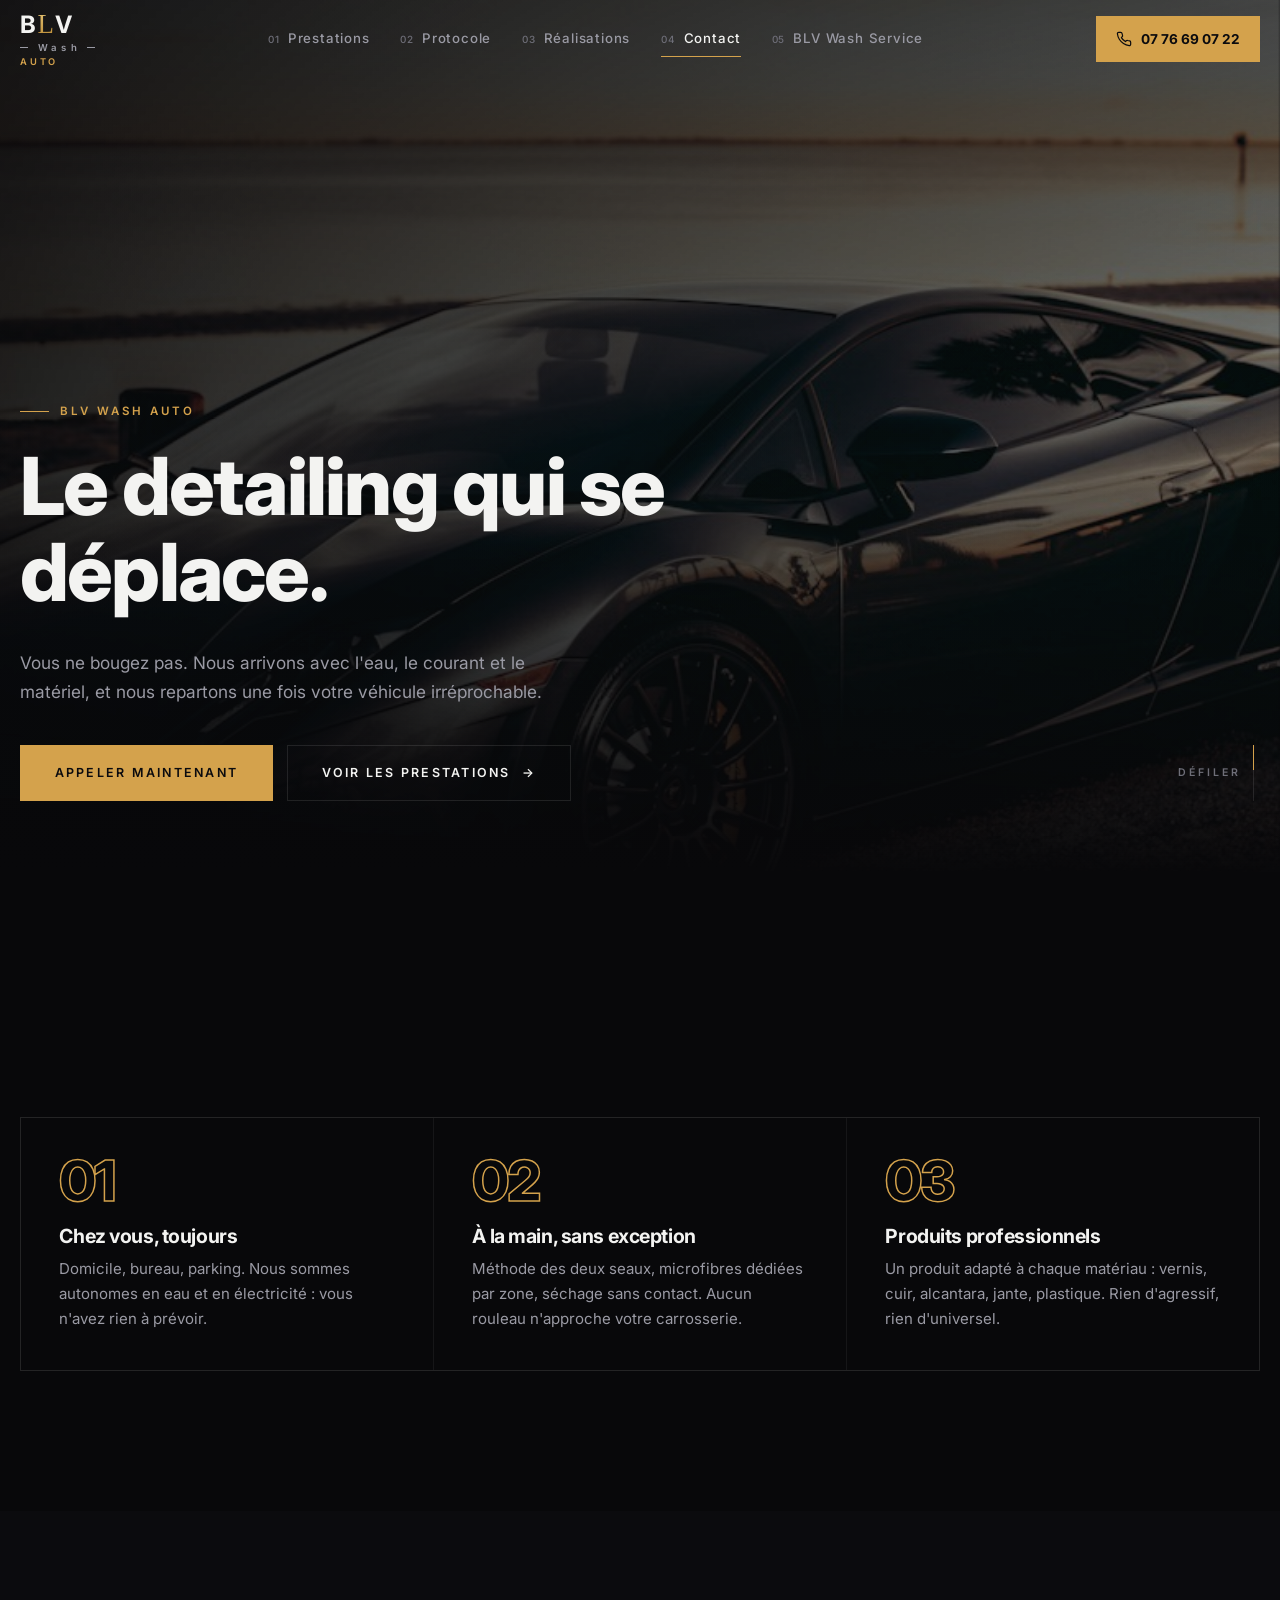
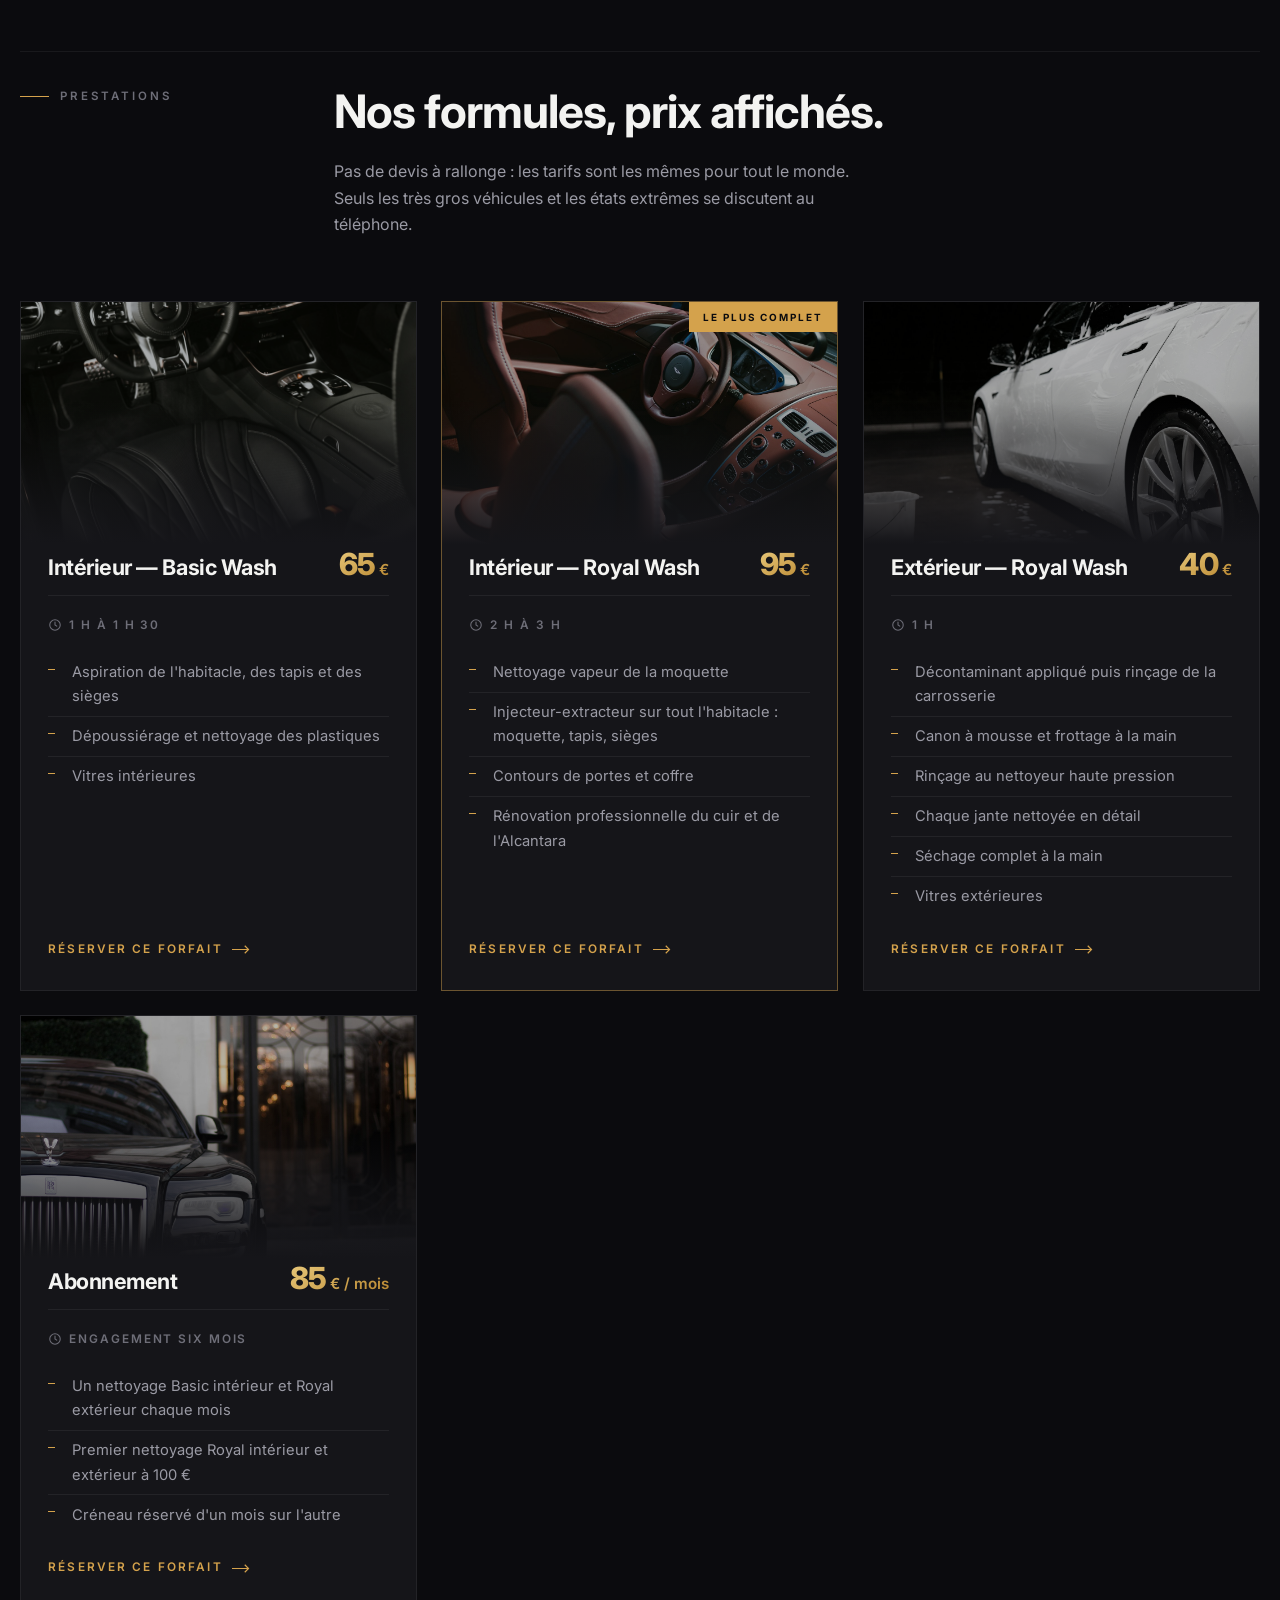
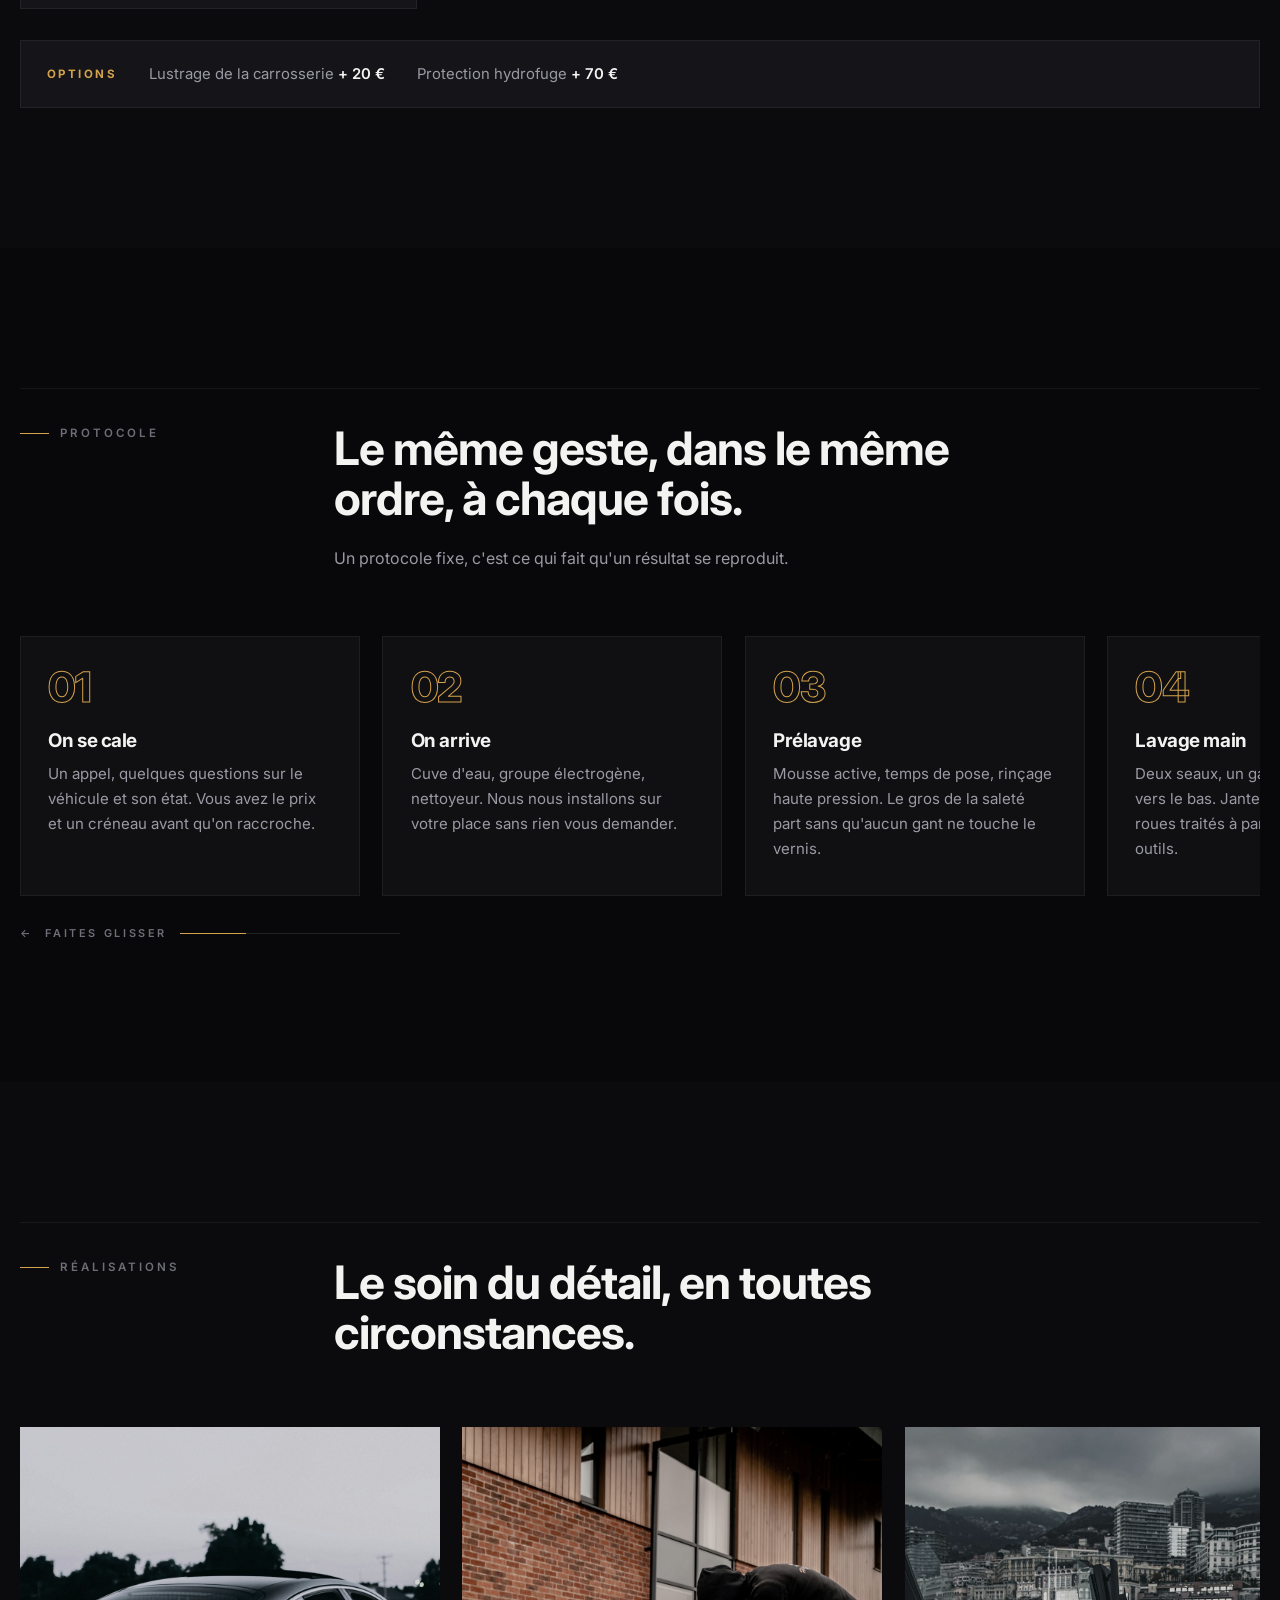
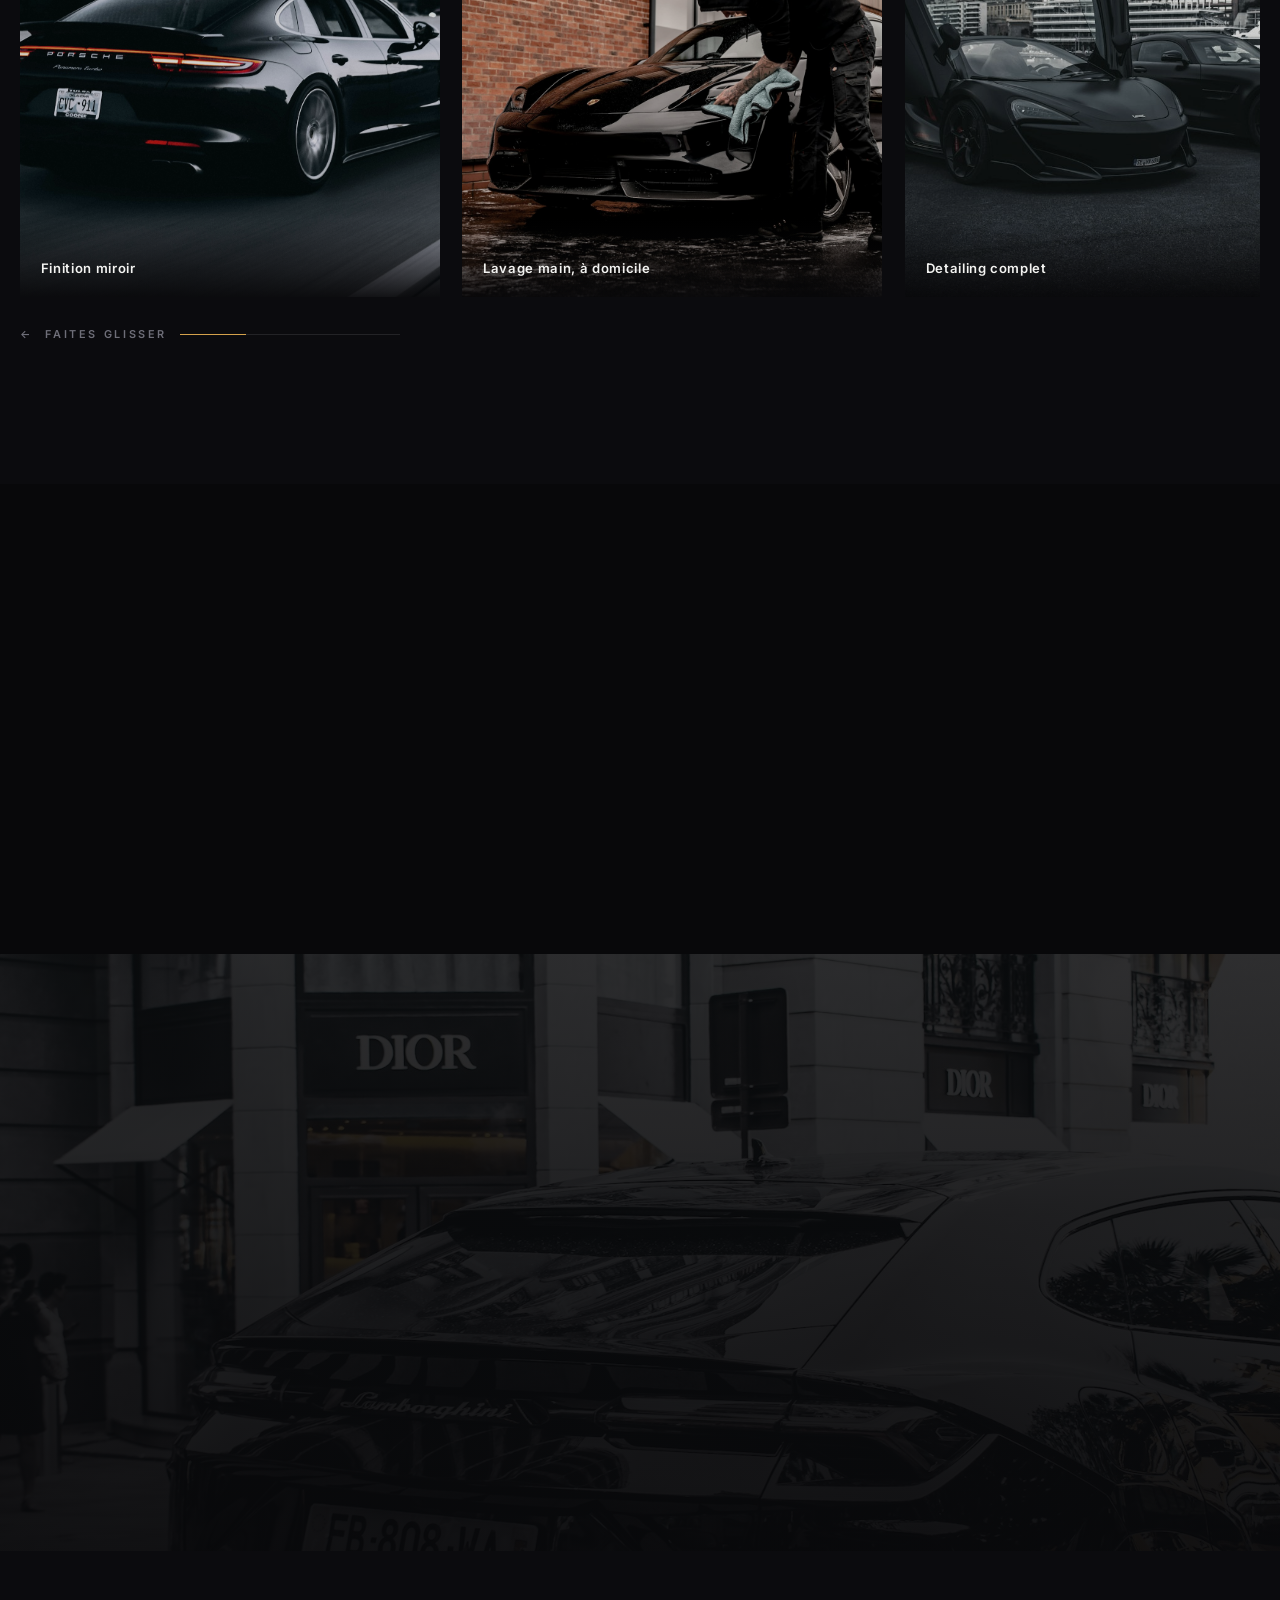
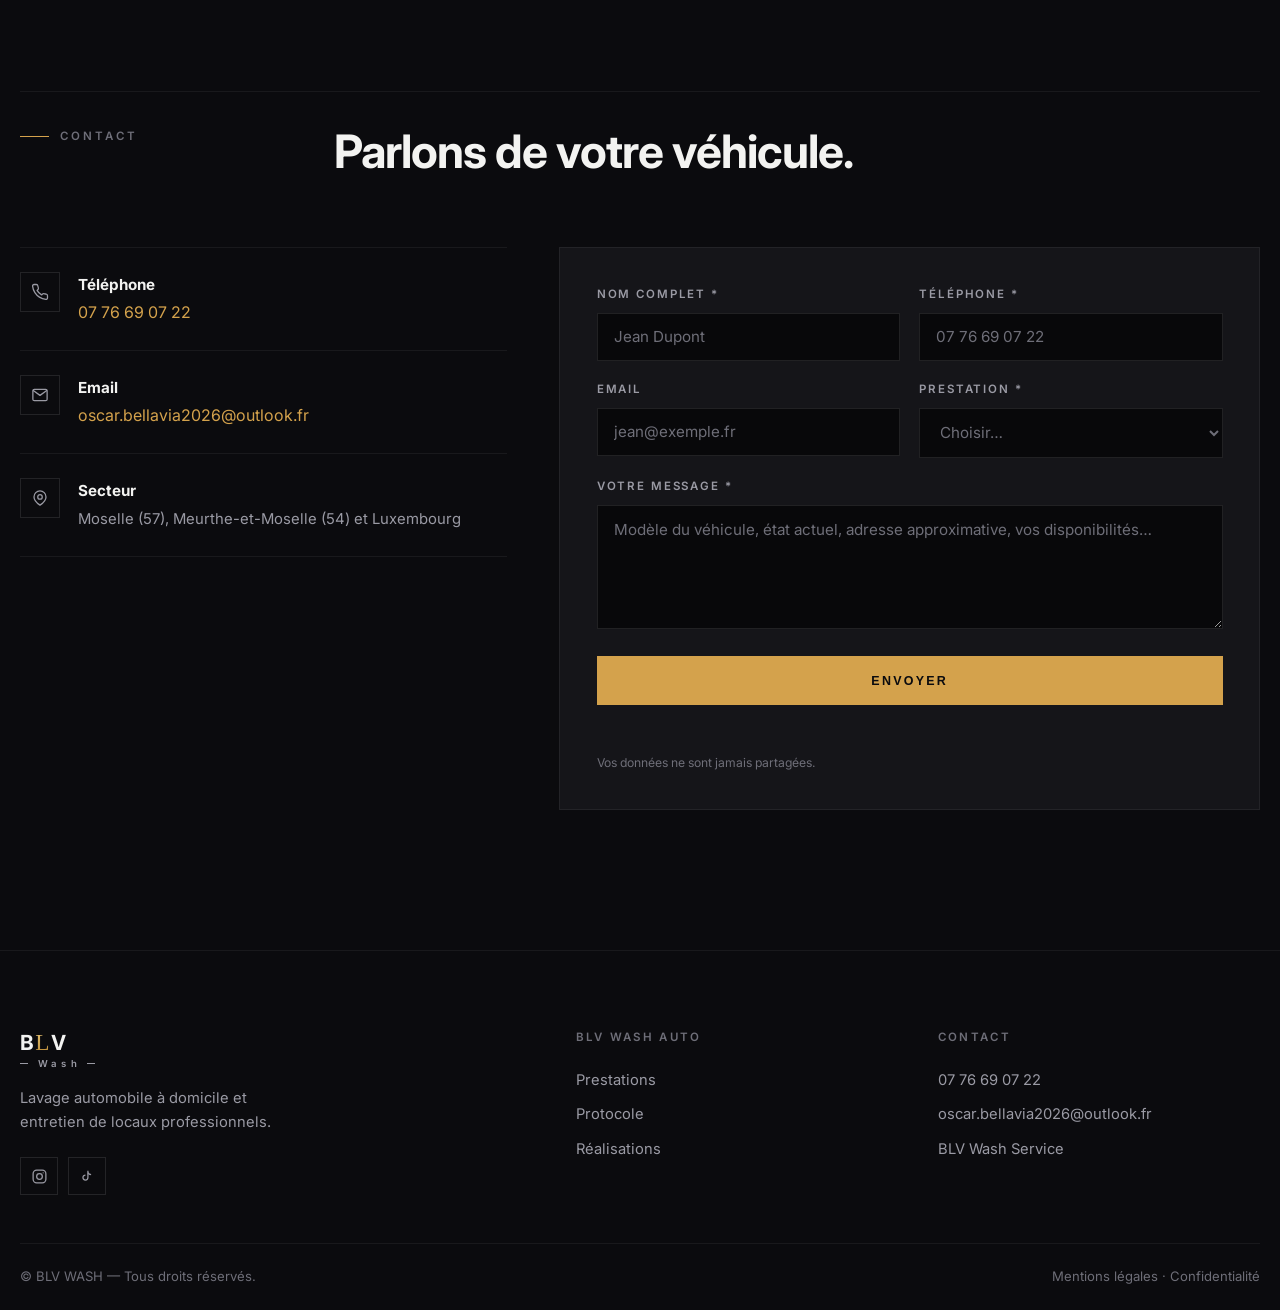
==== commit 1f16c6b1: "Noir et or, tarifs affiches, coordonnees reelles Identite - Palette bleue remplacee par le noir et o" ====
--- a/auto.html
+++ b/auto.html
@@ -6,12 +6,12 @@
   <meta name="theme-color" content="#08080a">
   <meta name="color-scheme" content="dark">
   <title>BLV Wash Auto — Detailing automobile à domicile</title>
-  <meta name="description" content="BLV Wash Auto lave, décontamine et protège votre véhicule à la main, devant chez vous. Lavage complet, detailing intérieur, protection céramique. Prix sur simple appel.">
+  <meta name="description" content="BLV Wash Auto lave et rénove votre véhicule à la main, devant chez vous. Intérieur dès 65 €, extérieur dès 40 €, abonnement 85 € / mois. Moselle, Meurthe-et-Moselle et Luxembourg.">
   <meta property="og:title" content="BLV Wash Auto — Detailing automobile à domicile">
   <meta property="og:description" content="Le detailing qui se déplace. Nous intervenons chez vous, sur votre place de parking.">
   <meta property="og:type" content="website">
   <meta property="og:image" content="assets/img/hero.jpg">
-  <link rel="icon" href="data:image/svg+xml,%3Csvg xmlns='http://www.w3.org/2000/svg' viewBox='0 0 64 64'%3E%3Cpath d='M32 6C21 22 14 32 14 41a18 18 0 0 0 36 0c0-9-7-19-18-35z' fill='%234b8dff'/%3E%3C/svg%3E">
+  <link rel="icon" href="data:image/svg+xml,%3Csvg xmlns='http://www.w3.org/2000/svg' viewBox='0 0 64 64'%3E%3Crect width='64' height='64' fill='%230b0b0e'/%3E%3Ctext x='32' y='44' font-family='Georgia,serif' font-size='40' font-weight='700' text-anchor='middle' fill='%23d4a24c'%3EL%3C/text%3E%3C/svg%3E">
   <link rel="preconnect" href="https://fonts.googleapis.com">
   <link rel="preconnect" href="https://fonts.gstatic.com" crossorigin>
   <link href="https://fonts.googleapis.com/css2?family=Inter:wght@400;500;600;700;800&display=swap" rel="stylesheet">
@@ -25,9 +25,9 @@
   <header class="header" id="header">
     <div class="container header__inner">
       <a href="index.html" class="logo" aria-label="BLV WASH — accueil">
-        <svg class="logo__mark" viewBox="0 0 64 64" aria-hidden="true"><path d="M32 6C21 22 14 32 14 41a18 18 0 0 0 36 0c0-9-7-19-18-35z" fill="var(--accent)"/></svg>
-        <span>
-          <span class="logo__text">BLV <em>WASH</em></span>
+        <span class="logo__lockup">
+          <span class="logo__text">B<em>L</em>V</span>
+          <span class="logo__sub">Wash</span>
           <span class="logo__branch">AUTO</span>
         </span>
       </a>
@@ -36,15 +36,14 @@
         <a href="#prestations" class="nav__link" data-num="01">Prestations</a>
         <a href="#protocole"   class="nav__link" data-num="02">Protocole</a>
         <a href="#galerie"     class="nav__link" data-num="03">Réalisations</a>
-        <a href="#zone"        class="nav__link" data-num="04">Zone</a>
-        <a href="#contact"     class="nav__link" data-num="05">Contact</a>
-        <a href="service.html" class="nav__link" data-num="06">BLV Wash Service</a>
+        <a href="#contact"     class="nav__link" data-num="04">Contact</a>
+        <a href="service.html" class="nav__link" data-num="05">BLV Wash Service</a>
       </nav>
 
       <div class="header__actions">
-        <a href="tel:+33612345678" class="header__phone">
+        <a href="tel:+33776690722" class="header__phone">
           <svg viewBox="0 0 24 24" fill="none" stroke="currentColor" stroke-width="1.8" stroke-linecap="round" stroke-linejoin="round" aria-hidden="true"><path d="M22 16.9v3a2 2 0 0 1-2.2 2 19.8 19.8 0 0 1-8.6-3.1 19.5 19.5 0 0 1-6-6A19.8 19.8 0 0 1 2.1 4.2 2 2 0 0 1 4.1 2h3a2 2 0 0 1 2 1.7c.1 1 .4 1.9.7 2.8a2 2 0 0 1-.5 2.1L8.1 9.9a16 16 0 0 0 6 6l1.3-1.3a2 2 0 0 1 2.1-.4c.9.3 1.8.6 2.8.7a2 2 0 0 1 1.7 2Z"/></svg>
-          <span>06 12 34 56 78</span>
+          <span>07 76 69 07 22</span>
         </a>
         <button class="burger" id="burger" aria-label="Ouvrir le menu" aria-expanded="false" aria-controls="nav">
           <span></span><span></span><span></span>
@@ -69,7 +68,7 @@
             et nous repartons une fois votre véhicule irréprochable.
           </p>
           <div class="hero__actions reveal delay-3">
-            <a href="tel:+33612345678" class="btn btn--primary">Appeler maintenant</a>
+            <a href="tel:+33776690722" class="btn btn--primary">Appeler maintenant</a>
             <a href="#prestations" class="btn btn--outline">
               Voir les prestations
               <span class="btn__arrow" aria-hidden="true">→</span>
@@ -87,16 +86,6 @@
     <!-- ===== Intention ===== -->
     <section class="section">
       <div class="container">
-        <div class="statement reveal">
-          <span class="label">Plus qu'un lavage</span>
-          <p>
-            <strong>Une machine ne voit pas les détails.</strong>
-            <span class="muted">Les rouleaux rayent, les portiques oublient les bas de caisse
-            et personne ne passe derrière. Nous travaillons à la main, sur votre place
-            de parking, avec le temps qu'il faut.</span>
-          </p>
-        </div>
-
         <div class="pillars">
           <article class="pillar reveal">
             <span class="pillar__num">01</span>
@@ -122,71 +111,98 @@
       <div class="container">
         <div class="section__head reveal">
           <span class="label">Prestations</span>
-          <h2>Trois formules, une seule exigence.</h2>
-          <p>Chaque véhicule est différent. Le prix se fixe à l'appel, après quelques questions sur l'état et la taille du vôtre.</p>
-        </div>
-
-        <div class="cards">
-          <article class="card reveal">
-            <div class="card__media">
-              <span class="card__num">01</span>
-              <img src="assets/img/service-auto.jpg" alt="Lavage à la main d'une voiture de sport noire" loading="lazy">
-            </div>
-            <div class="card__body">
-              <h3>Lavage extérieur</h3>
-              <ul class="card__list">
-                <li>Prélavage à la mousse active</li>
-                <li>Lavage main, méthode deux seaux</li>
-                <li>Jantes, passages de roues, bas de caisse</li>
-                <li>Séchage microfibre et brillance des plastiques</li>
+          <h2>Nos formules, prix affichés.</h2>
+          <p>Pas de devis à rallonge : les tarifs sont les mêmes pour tout le monde. Seuls les très gros véhicules et les états extrêmes se discutent au téléphone.</p>
+        </div>
+
+        <div class="tariffs">
+          <article class="tariff reveal">
+            <div class="tariff__media">
+              <img src="assets/img/fx-int-basic.jpg" alt="Habitacle d'une berline après aspiration complète" loading="lazy">
+            </div>
+            <div class="tariff__body">
+              <div class="tariff__head">
+                <h3 class="tariff__name">Intérieur — Basic Wash</h3>
+                <span class="tariff__price">65<small> €</small></span>
+              </div>
+              <span class="tariff__time"><svg viewBox="0 0 24 24" fill="none" stroke="currentColor" stroke-width="1.8" stroke-linecap="round" aria-hidden="true"><circle cx="12" cy="12" r="9"/><path d="M12 7v5l3 2"/></svg>1 h à 1 h 30</span>
+              <ul class="tariff__list">
+                <li>Aspiration de l'habitacle, des tapis et des sièges</li>
+                <li>Dépoussiérage et nettoyage des plastiques</li>
+                <li>Vitres intérieures</li>
               </ul>
-              <a href="#contact" class="card__link">
-                Demander le prix
-                <svg viewBox="0 0 24 12" fill="none" stroke="currentColor" stroke-width="1.6" aria-hidden="true"><path d="M0 6h22M17 1l5 5-5 5"/></svg>
-              </a>
-            </div>
-          </article>
-
-          <article class="card reveal delay-1">
-            <div class="card__media">
-              <span class="card__num">02</span>
-              <img src="assets/img/auto-int.jpg" alt="Intérieur cuir d'une berline après nettoyage" loading="lazy">
-            </div>
-            <div class="card__body">
-              <h3>Detailing intérieur</h3>
-              <ul class="card__list">
-                <li>Aspiration complète, coffre et sous-sièges</li>
-                <li>Shampouinage des sièges et moquettes</li>
-                <li>Nettoyage et nourrissage du cuir</li>
-                <li>Vitres, aérations, plastiques, dégraissage</li>
+              <a href="#contact" class="card__link">Réserver ce forfait <svg viewBox="0 0 24 12" fill="none" stroke="currentColor" stroke-width="1.6" aria-hidden="true"><path d="M0 6h22M17 1l5 5-5 5"/></svg></a>
+            </div>
+          </article>
+
+          <article class="tariff reveal tariff--feature">
+            <span class="tariff__flag">Le plus complet</span>
+            <div class="tariff__media">
+              <img src="assets/img/fx-int-royal.jpg" alt="Intérieur cuir d'une voiture de sport rénové" loading="lazy">
+            </div>
+            <div class="tariff__body">
+              <div class="tariff__head">
+                <h3 class="tariff__name">Intérieur — Royal Wash</h3>
+                <span class="tariff__price">95<small> €</small></span>
+              </div>
+              <span class="tariff__time"><svg viewBox="0 0 24 24" fill="none" stroke="currentColor" stroke-width="1.8" stroke-linecap="round" aria-hidden="true"><circle cx="12" cy="12" r="9"/><path d="M12 7v5l3 2"/></svg>2 h à 3 h</span>
+              <ul class="tariff__list">
+                <li>Nettoyage vapeur de la moquette</li>
+                <li>Injecteur-extracteur sur tout l'habitacle : moquette, tapis, sièges</li>
+                <li>Contours de portes et coffre</li>
+                <li>Rénovation professionnelle du cuir et de l'Alcantara</li>
               </ul>
-              <a href="#contact" class="card__link">
-                Demander le prix
-                <svg viewBox="0 0 24 12" fill="none" stroke="currentColor" stroke-width="1.6" aria-hidden="true"><path d="M0 6h22M17 1l5 5-5 5"/></svg>
-              </a>
-            </div>
-          </article>
-
-          <article class="card reveal delay-2">
-            <div class="card__media">
-              <span class="card__num">03</span>
-              <img src="assets/img/g5.jpg" alt="Rénovation d'une jante au pinceau de detailing" loading="lazy">
-            </div>
-            <div class="card__body">
-              <h3>Décontamination &amp; protection</h3>
-              <ul class="card__list">
-                <li>Décontamination chimique et mécanique</li>
-                <li>Retrait des traces de goudron et de fer</li>
-                <li>Protection céramique longue durée</li>
-                <li>Rénovation des optiques et des plastiques ternis</li>
+              <a href="#contact" class="card__link">Réserver ce forfait <svg viewBox="0 0 24 12" fill="none" stroke="currentColor" stroke-width="1.6" aria-hidden="true"><path d="M0 6h22M17 1l5 5-5 5"/></svg></a>
+            </div>
+          </article>
+
+          <article class="tariff reveal">
+            <div class="tariff__media">
+              <img src="assets/img/fx-ext.jpg" alt="Carrosserie et jante lavées au canon à mousse" loading="lazy">
+            </div>
+            <div class="tariff__body">
+              <div class="tariff__head">
+                <h3 class="tariff__name">Extérieur — Royal Wash</h3>
+                <span class="tariff__price">40<small> €</small></span>
+              </div>
+              <span class="tariff__time"><svg viewBox="0 0 24 24" fill="none" stroke="currentColor" stroke-width="1.8" stroke-linecap="round" aria-hidden="true"><circle cx="12" cy="12" r="9"/><path d="M12 7v5l3 2"/></svg>1 h</span>
+              <ul class="tariff__list">
+                <li>Décontaminant appliqué puis rinçage de la carrosserie</li>
+                <li>Canon à mousse et frottage à la main</li>
+                <li>Rinçage au nettoyeur haute pression</li>
+                <li>Chaque jante nettoyée en détail</li>
+                <li>Séchage complet à la main</li>
+                <li>Vitres extérieures</li>
               </ul>
-              <a href="#contact" class="card__link">
-                Demander le prix
-                <svg viewBox="0 0 24 12" fill="none" stroke="currentColor" stroke-width="1.6" aria-hidden="true"><path d="M0 6h22M17 1l5 5-5 5"/></svg>
-              </a>
-            </div>
-          </article>
-        </div>
+              <a href="#contact" class="card__link">Réserver ce forfait <svg viewBox="0 0 24 12" fill="none" stroke="currentColor" stroke-width="1.6" aria-hidden="true"><path d="M0 6h22M17 1l5 5-5 5"/></svg></a>
+            </div>
+          </article>
+
+          <article class="tariff reveal">
+            <div class="tariff__media">
+              <img src="assets/img/fx-abo.jpg" alt="Berline de luxe entretenue chaque mois" loading="lazy">
+            </div>
+            <div class="tariff__body">
+              <div class="tariff__head">
+                <h3 class="tariff__name">Abonnement</h3>
+                <span class="tariff__price">85<small> € / mois</small></span>
+              </div>
+              <span class="tariff__time"><svg viewBox="0 0 24 24" fill="none" stroke="currentColor" stroke-width="1.8" stroke-linecap="round" aria-hidden="true"><circle cx="12" cy="12" r="9"/><path d="M12 7v5l3 2"/></svg>Engagement six mois</span>
+              <ul class="tariff__list">
+                <li>Un nettoyage Basic intérieur et Royal extérieur chaque mois</li>
+                <li>Premier nettoyage Royal intérieur et extérieur à 100 €</li>
+                <li>Créneau réservé d'un mois sur l'autre</li>
+              </ul>
+              <a href="#contact" class="card__link">Réserver ce forfait <svg viewBox="0 0 24 12" fill="none" stroke="currentColor" stroke-width="1.6" aria-hidden="true"><path d="M0 6h22M17 1l5 5-5 5"/></svg></a>
+            </div>
+          </article>
+        </div>
+
+        <p class="tariff__note reveal">
+          <strong>Options</strong>
+          <span>Lustrage de la carrosserie <b>+ 20 €</b></span>
+          <span>Protection hydrofuge <b>+ 70 €</b></span>
+        </p>
       </div>
     </section>
 
@@ -254,12 +270,12 @@
         <div class="drag reveal" data-drag>
           <div class="drag__viewport">
             <div class="drag__track">
-              <figure class="shot"><img src="assets/img/g1.jpg" alt="Lavage à la main d'une voiture de sport" loading="lazy"><figcaption>Lavage main, méthode deux seaux</figcaption></figure>
-              <figure class="shot"><img src="assets/img/g6.jpg" alt="Véhicule couvert de mousse active pendant le prélavage" loading="lazy"><figcaption>Prélavage à la mousse active</figcaption></figure>
-              <figure class="shot"><img src="assets/img/g3.jpg" alt="Nettoyage d'un volant à la microfibre" loading="lazy"><figcaption>Detailing intérieur</figcaption></figure>
-              <figure class="shot"><img src="assets/img/g5.jpg" alt="Brossage d'une jante au pinceau de detailing" loading="lazy"><figcaption>Jantes reprises au pinceau</figcaption></figure>
-              <figure class="shot"><img src="assets/img/g7.jpg" alt="Nettoyage haute pression d'une berline à domicile" loading="lazy"><figcaption>Haute pression, à domicile</figcaption></figure>
-              <figure class="shot"><img src="assets/img/g2.jpg" alt="Séchage soigné d'un SUV noir" loading="lazy"><figcaption>Séchage sans trace</figcaption></figure>
+              <figure class="shot"><img src="assets/img/v2.jpg" alt="Berline noire nettoyée, carrosserie miroir" loading="lazy"><figcaption>Finition miroir</figcaption></figure>
+              <figure class="shot"><img src="assets/img/v5.jpg" alt="Lavage à la main d'une voiture de sport noire" loading="lazy"><figcaption>Lavage main, à domicile</figcaption></figure>
+              <figure class="shot"><img src="assets/img/v3.jpg" alt="Supercars noires alignées après detailing" loading="lazy"><figcaption>Detailing complet</figcaption></figure>
+              <figure class="shot"><img src="assets/img/v4.jpg" alt="SUV noir impeccable en ville" loading="lazy"><figcaption>Extérieur Royal Wash</figcaption></figure>
+              <figure class="shot"><img src="assets/img/v6.jpg" alt="Véhicule au rinçage haute pression" loading="lazy"><figcaption>Rinçage haute pression</figcaption></figure>
+              <figure class="shot"><img src="assets/img/v1.jpg" alt="Voiture sombre sous les néons d'un atelier" loading="lazy"><figcaption>Contrôle sous éclairage</figcaption></figure>
             </div>
           </div>
           <div class="drag__hint">
@@ -271,43 +287,6 @@
       </div>
     </section>
 
-    <!-- ===== Zone ===== -->
-    <section class="section" id="zone">
-      <div class="container">
-        <div class="section__head reveal">
-          <span class="label">Zone d'intervention</span>
-          <h2>Nous venons à vous, dans un rayon raisonnable.</h2>
-          <p>Au-delà, appelez quand même : si le créneau s'y prête, nous nous déplaçons.</p>
-        </div>
-
-        <div class="sectors reveal">
-          <article class="sector">
-            <span class="sector__num">01</span>
-            <div>
-              <h3>À votre domicile</h3>
-              <p>Devant chez vous, dans votre allée ou sur votre place de stationnement.</p>
-            </div>
-            <span class="sector__mark" aria-hidden="true">→</span>
-          </article>
-          <article class="sector">
-            <span class="sector__num">02</span>
-            <div>
-              <h3>Sur votre lieu de travail</h3>
-              <p>Pendant vos heures de bureau. Vous récupérez un véhicule propre en partant.</p>
-            </div>
-            <span class="sector__mark" aria-hidden="true">→</span>
-          </article>
-          <article class="sector">
-            <span class="sector__num">03</span>
-            <div>
-              <h3>Flottes &amp; véhicules de société</h3>
-              <p>Entretien régulier de plusieurs véhicules, sur un même site.</p>
-            </div>
-            <span class="sector__mark" aria-hidden="true">→</span>
-          </article>
-        </div>
-      </div>
-    </section>
 
     <!-- ===== Passerelle vers l'autre branche ===== -->
     <section class="section section--tight">
@@ -341,7 +320,7 @@
         <h2>Votre véhicule mérite mieux qu'un portique.</h2>
         <p>Un appel suffit pour avoir le prix et un créneau.</p>
         <div class="cta__actions">
-          <a href="tel:+33612345678" class="btn btn--light">06 12 34 56 78</a>
+          <a href="tel:+33776690722" class="btn btn--light">07 76 69 07 22</a>
           <a href="#contact" class="btn btn--outline">Écrire un message</a>
         </div>
       </div>
@@ -359,15 +338,15 @@
           <div class="contact__list reveal-left">
             <div class="contact__item">
               <span class="contact__icon" aria-hidden="true"><svg viewBox="0 0 24 24" fill="none" stroke="currentColor" stroke-width="1.7" stroke-linecap="round" stroke-linejoin="round"><path d="M22 16.9v3a2 2 0 0 1-2.2 2 19.8 19.8 0 0 1-8.6-3.1 19.5 19.5 0 0 1-6-6A19.8 19.8 0 0 1 2.1 4.2 2 2 0 0 1 4.1 2h3a2 2 0 0 1 2 1.7c.1 1 .4 1.9.7 2.8a2 2 0 0 1-.5 2.1L8.1 9.9a16 16 0 0 0 6 6l1.3-1.3a2 2 0 0 1 2.1-.4c.9.3 1.8.6 2.8.7a2 2 0 0 1 1.7 2Z"/></svg></span>
-              <div><strong>Téléphone</strong><a href="tel:+33612345678">06 12 34 56 78</a></div>
+              <div><strong>Téléphone</strong><a href="tel:+33776690722">07 76 69 07 22</a></div>
             </div>
             <div class="contact__item">
               <span class="contact__icon" aria-hidden="true"><svg viewBox="0 0 24 24" fill="none" stroke="currentColor" stroke-width="1.7" stroke-linecap="round" stroke-linejoin="round"><rect x="2.5" y="4.5" width="19" height="15" rx="2"/><path d="m3 6 9 6.5L21 6"/></svg></span>
-              <div><strong>Email</strong><a href="mailto:contact@blvwash.fr">contact@blvwash.fr</a></div>
+              <div><strong>Email</strong><a href="mailto:oscar.bellavia2026@outlook.fr">oscar.bellavia2026@outlook.fr</a></div>
             </div>
             <div class="contact__item">
               <span class="contact__icon" aria-hidden="true"><svg viewBox="0 0 24 24" fill="none" stroke="currentColor" stroke-width="1.7" stroke-linecap="round" stroke-linejoin="round"><path d="M20 10.5c0 5.5-8 11-8 11s-8-5.5-8-11a8 8 0 0 1 16 0Z"/><circle cx="12" cy="10.5" r="3"/></svg></span>
-              <div><strong>Intervention</strong><span>À votre domicile, votre ville et ses alentours</span></div>
+              <div><strong>Secteur</strong><span>Moselle (57), Meurthe-et-Moselle (54) et Luxembourg</span></div>
             </div>
           </div>
 
@@ -379,7 +358,7 @@
               </div>
               <div class="form__group">
                 <label for="f-phone">Téléphone *</label>
-                <input type="tel" id="f-phone" name="phone" required autocomplete="tel" placeholder="06 12 34 56 78">
+                <input type="tel" id="f-phone" name="phone" required autocomplete="tel" placeholder="07 76 69 07 22">
               </div>
             </div>
             <div class="form__row">
@@ -391,10 +370,11 @@
                 <label for="f-service">Prestation *</label>
                 <select id="f-service" name="service" required>
                   <option value="" disabled selected>Choisir…</option>
-                  <option>Lavage extérieur</option>
-                  <option>Detailing intérieur</option>
+                  <option>Intérieur — Basic Wash (65 €)</option>
+                  <option>Intérieur — Royal Wash (95 €)</option>
+                  <option>Extérieur — Royal Wash (40 €)</option>
                   <option>Intérieur + extérieur</option>
-                  <option>Décontamination &amp; protection céramique</option>
+                  <option>Abonnement (85 € / mois)</option>
                   <option>Flotte / plusieurs véhicules</option>
                   <option>Autre</option>
                 </select>
@@ -418,14 +398,15 @@
     <div class="container footer__grid">
       <div class="footer__brand">
         <a href="index.html" class="logo logo--footer">
-          <svg class="logo__mark" viewBox="0 0 64 64" aria-hidden="true"><path d="M32 6C21 22 14 32 14 41a18 18 0 0 0 36 0c0-9-7-19-18-35z" fill="var(--accent)"/></svg>
-          <span class="logo__text">BLV <em>WASH</em></span>
+          <span class="logo__lockup">
+          <span class="logo__text">B<em>L</em>V</span>
+          <span class="logo__sub">Wash</span>
+        </span>
         </a>
         <p>Lavage automobile à domicile et entretien de locaux professionnels.</p>
         <div class="footer__social">
-          <a href="#" aria-label="Instagram"><svg viewBox="0 0 24 24" fill="none" stroke="currentColor" stroke-width="1.8"><rect x="3" y="3" width="18" height="18" rx="5"/><circle cx="12" cy="12" r="4"/><circle cx="17.2" cy="6.8" r=".9" fill="currentColor" stroke="none"/></svg></a>
-          <a href="#" aria-label="Facebook"><svg viewBox="0 0 24 24" fill="none" stroke="currentColor" stroke-width="1.8"><path d="M14 8h2.5V4.5H14A3.5 3.5 0 0 0 10.5 8v2.5H8V14h2.5v6H14v-6h2.5l.5-3.5h-3V8.5A.5.5 0 0 1 14 8z"/></svg></a>
-          <a href="#" aria-label="TikTok"><svg viewBox="0 0 24 24" fill="none" stroke="currentColor" stroke-width="1.8"><path d="M14 4v9.5a3.5 3.5 0 1 1-3.5-3.5"/><path d="M14 6.5c.8 1.6 2.3 2.8 4.5 3"/></svg></a>
+          <a href="https://instagram.com/blvwash" target="_blank" rel="noopener" aria-label="Instagram @blvwash"><svg viewBox="0 0 24 24" fill="none" stroke="currentColor" stroke-width="1.8"><rect x="3" y="3" width="18" height="18" rx="5"/><circle cx="12" cy="12" r="4"/><circle cx="17.2" cy="6.8" r=".9" fill="currentColor" stroke="none"/></svg></a>
+          <a href="https://tiktok.com/@blvwash" target="_blank" rel="noopener" aria-label="TikTok @blvwash"><svg viewBox="0 0 24 24" fill="none" stroke="currentColor" stroke-width="1.8"><path d="M14 4v9.5a3.5 3.5 0 1 1-3.5-3.5"/><path d="M14 6.5c.8 1.6 2.3 2.8 4.5 3"/></svg></a>
         </div>
       </div>
       <div class="footer__col">
@@ -433,12 +414,11 @@
         <a href="#prestations">Prestations</a>
         <a href="#protocole">Protocole</a>
         <a href="#galerie">Réalisations</a>
-        <a href="#zone">Zone d'intervention</a>
       </div>
       <div class="footer__col">
         <h4>Contact</h4>
-        <a href="tel:+33612345678">06 12 34 56 78</a>
-        <a href="mailto:contact@blvwash.fr">contact@blvwash.fr</a>
+        <a href="tel:+33776690722">07 76 69 07 22</a>
+        <a href="mailto:oscar.bellavia2026@outlook.fr">oscar.bellavia2026@outlook.fr</a>
         <a href="service.html">BLV Wash Service</a>
       </div>
     </div>
--- a/css/style.css
+++ b/css/style.css
@@ -11,9 +11,12 @@
   --ink-800: #151519;
   --ink-700: #1d1d22;
 
-  --accent: #4b8dff;
-  --accent-strong: #2f6ae0;
-  --accent-soft: rgba(75, 141, 255, 0.12);
+  --accent: #d4a24c;
+  --accent-light: #e8c87a;
+  --accent-strong: #b8862f;
+  --accent-soft: rgba(212, 162, 76, 0.12);
+  /* Texte posé SUR l'or : l'or est clair, il lui faut du sombre. */
+  --on-accent: #0b0b0e;
 
   --text: #f3f3f1;
   --text-muted: #9a9aa4;
@@ -53,7 +56,7 @@
   letter-spacing: -0.022em;
 }
 
-::selection { background: var(--accent); color: #fff; }
+::selection { background: var(--accent); color: var(--on-accent); }
 
 .container {
   width: min(100% - 2.5rem, var(--container));
@@ -120,7 +123,7 @@
 .btn__arrow { transition: transform 0.4s var(--ease); }
 .btn:hover .btn__arrow { transform: translateX(5px); }
 
-.btn--primary { background: var(--accent); border-color: var(--accent); color: #fff; }
+.btn--primary { background: var(--accent); border-color: var(--accent); color: var(--on-accent); }
 .btn--primary:hover { background: var(--accent-strong); border-color: var(--accent-strong); transform: translateY(-2px); }
 
 .btn--light { background: var(--text); border-color: var(--text); color: var(--ink-950); }
@@ -155,25 +158,55 @@
   height: var(--header-h);
 }
 
-.logo { display: inline-flex; align-items: center; gap: 0.65rem; }
-.logo__mark { width: 26px; height: 26px; flex-shrink: 0; }
+.logo { display: inline-flex; align-items: center; }
+/* Reprise typographique du logo : BLV, le L en or, "Wash" souligné dessous. */
+.logo__lockup { display: block; line-height: 1; }
 .logo__text {
-  font-weight: 800;
-  font-size: 1.12rem;
-  letter-spacing: 0.04em;
+  display: block;
+  font-weight: 700;
+  font-size: 1.5rem;
+  letter-spacing: 0.06em;
   line-height: 1;
 }
-.logo__text em { font-style: normal; color: var(--accent); }
+.logo__text em {
+  font-style: normal;
+  font-family: Georgia, "Times New Roman", serif;
+  font-weight: 400;
+  font-size: 1.12em;
+  background: linear-gradient(170deg, var(--accent-light), var(--accent-strong));
+  -webkit-background-clip: text;
+  background-clip: text;
+  color: transparent;
+}
+.logo__sub {
+  display: flex;
+  align-items: center;
+  justify-content: center;
+  gap: 0.4rem;
+  margin-top: 0.28rem;
+  font-size: 0.6rem;
+  font-weight: 600;
+  letter-spacing: 0.42em;
+  text-indent: 0.42em;
+  color: var(--text-muted);
+}
+.logo__sub::before, .logo__sub::after {
+  content: "";
+  width: 0.5rem;
+  height: 1px;
+  background: currentColor;
+  flex-shrink: 0;
+}
 /* Nom de la branche, sous le logo */
 .logo__branch {
   display: block;
-  font-size: 0.6rem;
+  margin-top: 0.3rem;
+  font-size: 0.58rem;
   font-weight: 600;
   letter-spacing: 0.3em;
-  color: var(--text-dim);
-  margin-top: 0.28rem;
-}
-.logo--footer .logo__text { font-size: 1rem; }
+  color: var(--accent);
+}
+.logo--footer .logo__text { font-size: 1.3rem; }
 
 .nav { display: flex; align-items: center; gap: 1.9rem; }
 .nav__link {
@@ -212,8 +245,8 @@
   gap: 0.55rem;
   padding: 0.72rem 1.25rem;
   background: var(--accent);
-  color: #fff;
-  font-weight: 600;
+  color: var(--on-accent);
+  font-weight: 700;
   font-size: 0.85rem;
   white-space: nowrap;
   transition: background 0.35s var(--ease), transform 0.35s var(--ease);
@@ -293,12 +326,14 @@
   padding: 3.5rem clamp(1.6rem, 4vw, 4rem) clamp(3rem, 7vh, 5rem);
 }
 .split__num {
-  font-size: 0.7rem;
-  font-weight: 600;
-  letter-spacing: 0.3em;
-  color: var(--accent);
   display: block;
-  margin-bottom: 1.1rem;
+  font-size: clamp(2.4rem, 3.6vw, 3.2rem);
+  font-weight: 800;
+  line-height: 0.9;
+  letter-spacing: -0.04em;
+  color: transparent;
+  -webkit-text-stroke: 1.5px var(--accent);
+  margin-bottom: 1rem;
 }
 .split__title {
   font-size: clamp(1.9rem, 3.4vw, 3rem);
@@ -499,12 +534,16 @@
 }
 .section--alt .pillar { background: var(--ink-900); }
 .pillar__num {
-  font-size: 0.68rem;
-  font-weight: 600;
-  letter-spacing: 0.26em;
-  color: var(--accent);
-}
-.pillar h3 { font-size: 1.18rem; margin: 1.1rem 0 0.6rem; }
+  display: block;
+  font-size: clamp(2.6rem, 4.4vw, 3.6rem);
+  font-weight: 800;
+  line-height: 0.9;
+  letter-spacing: -0.04em;
+  color: transparent;
+  -webkit-text-stroke: 1.5px var(--accent);
+  margin-bottom: 1.2rem;
+}
+.pillar h3 { font-size: 1.22rem; margin: 0 0 0.6rem; }
 .pillar p { color: var(--text-muted); font-size: 0.94rem; }
 
 /* ===== Cartes de prestation ===== */
@@ -989,3 +1028,134 @@
   .crossover__body { flex-direction: column; align-items: flex-start; }
   .reveal-left, .reveal-right { transform: translateY(28px); }
 }
+
+
+/* ==========================================================================
+   Tarifs — cartes de formule (page Auto uniquement)
+   ========================================================================== */
+.tariffs {
+  display: grid;
+  grid-template-columns: repeat(auto-fit, minmax(300px, 1fr));
+  gap: 1.5rem;
+}
+
+.tariff {
+  position: relative;
+  display: flex;
+  flex-direction: column;
+  background: var(--ink-850);
+  border: 1px solid var(--border-soft);
+  overflow: hidden;
+  transition: transform 0.7s var(--ease), border-color 0.5s var(--ease);
+}
+.section--alt .tariff { background: var(--ink-800); }
+.tariff:hover { transform: translateY(-8px); border-color: rgba(212, 162, 76, 0.35); }
+
+/* La formule mise en avant : filet or et mention */
+.tariff--feature { border-color: rgba(212, 162, 76, 0.45); }
+.tariff__flag {
+  position: absolute;
+  top: 0; right: 0;
+  z-index: 3;
+  background: var(--accent);
+  color: var(--on-accent);
+  font-size: 0.62rem;
+  font-weight: 700;
+  text-transform: uppercase;
+  letter-spacing: 0.2em;
+  padding: 0.42rem 0.9rem;
+}
+
+.tariff__media { position: relative; aspect-ratio: 16 / 10; overflow: hidden; }
+.tariff__media img {
+  width: 100%; height: 100%;
+  object-fit: cover;
+  filter: grayscale(0.25) brightness(0.72);
+  transition: transform 1s var(--ease), filter 0.7s var(--ease);
+}
+.tariff:hover .tariff__media img { transform: scale(1.06); filter: grayscale(0) brightness(0.88); }
+.tariff__media::after {
+  content: "";
+  position: absolute;
+  inset: 0;
+  background: linear-gradient(0deg, var(--ink-850) 2%, transparent 60%);
+}
+.section--alt .tariff__media::after {
+  background: linear-gradient(0deg, var(--ink-800) 2%, transparent 60%);
+}
+
+.tariff__body { padding: 0 1.7rem 1.9rem; display: flex; flex-direction: column; flex: 1; }
+
+.tariff__head {
+  display: flex;
+  align-items: baseline;
+  justify-content: space-between;
+  gap: 1rem;
+  flex-wrap: wrap;
+  padding-bottom: 1rem;
+  border-bottom: 1px solid var(--border-soft);
+  margin-bottom: 1.2rem;
+}
+.tariff__name { font-size: 1.35rem; }
+.tariff__price {
+  font-size: 1.9rem;
+  font-weight: 800;
+  letter-spacing: -0.03em;
+  line-height: 1;
+  background: linear-gradient(150deg, var(--accent-light), var(--accent-strong));
+  -webkit-background-clip: text;
+  background-clip: text;
+  color: transparent;
+}
+.tariff__price small { font-size: 0.5em; font-weight: 600; letter-spacing: 0; }
+.tariff__time {
+  display: inline-flex;
+  align-items: center;
+  gap: 0.45rem;
+  font-size: 0.74rem;
+  font-weight: 600;
+  text-transform: uppercase;
+  letter-spacing: 0.16em;
+  color: var(--text-dim);
+  margin-bottom: 1.1rem;
+}
+.tariff__time svg { width: 14px; height: 14px; }
+
+.tariff__list { list-style: none; flex: 1; margin-bottom: 1.5rem; }
+.tariff__list li {
+  position: relative;
+  padding: 0.46rem 0 0.46rem 1.5rem;
+  font-size: 0.92rem;
+  color: var(--text-muted);
+  border-bottom: 1px solid var(--border-soft);
+}
+.tariff__list li:last-child { border-bottom: 0; }
+.tariff__list li::before {
+  content: "";
+  position: absolute;
+  left: 0; top: 1.08em;
+  width: 7px; height: 1px;
+  background: var(--accent);
+}
+
+/* Options et mentions, sous les cartes */
+.tariff__note {
+  margin-top: 1.9rem;
+  display: flex;
+  flex-wrap: wrap;
+  gap: 0.7rem 2rem;
+  align-items: center;
+  padding: 1.3rem 1.6rem;
+  border: 1px solid var(--border-soft);
+  background: var(--ink-850);
+}
+.section--alt .tariff__note { background: var(--ink-800); }
+.tariff__note strong {
+  font-size: 0.72rem;
+  font-weight: 700;
+  text-transform: uppercase;
+  letter-spacing: 0.22em;
+  color: var(--accent);
+}
+.tariff__note span { font-size: 0.93rem; color: var(--text-muted); }
+.tariff__note b { color: var(--text); font-weight: 600; }
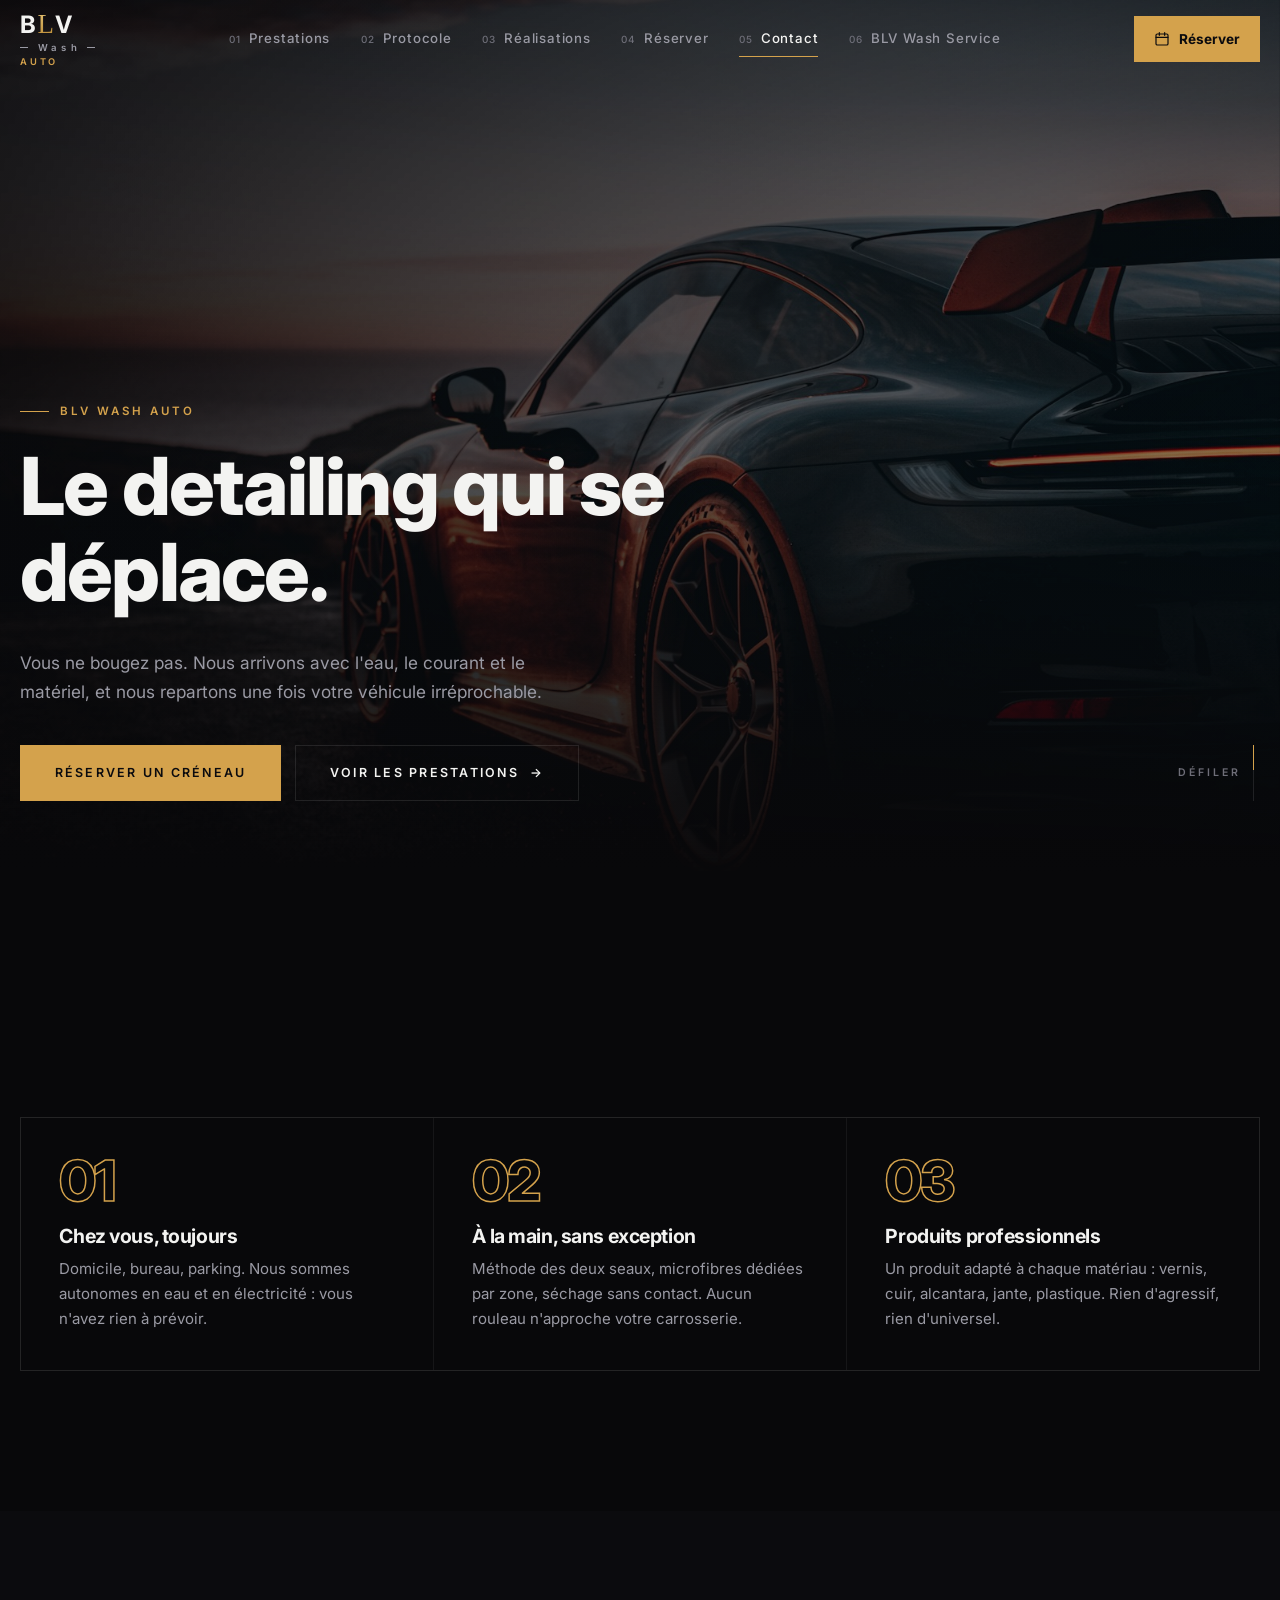
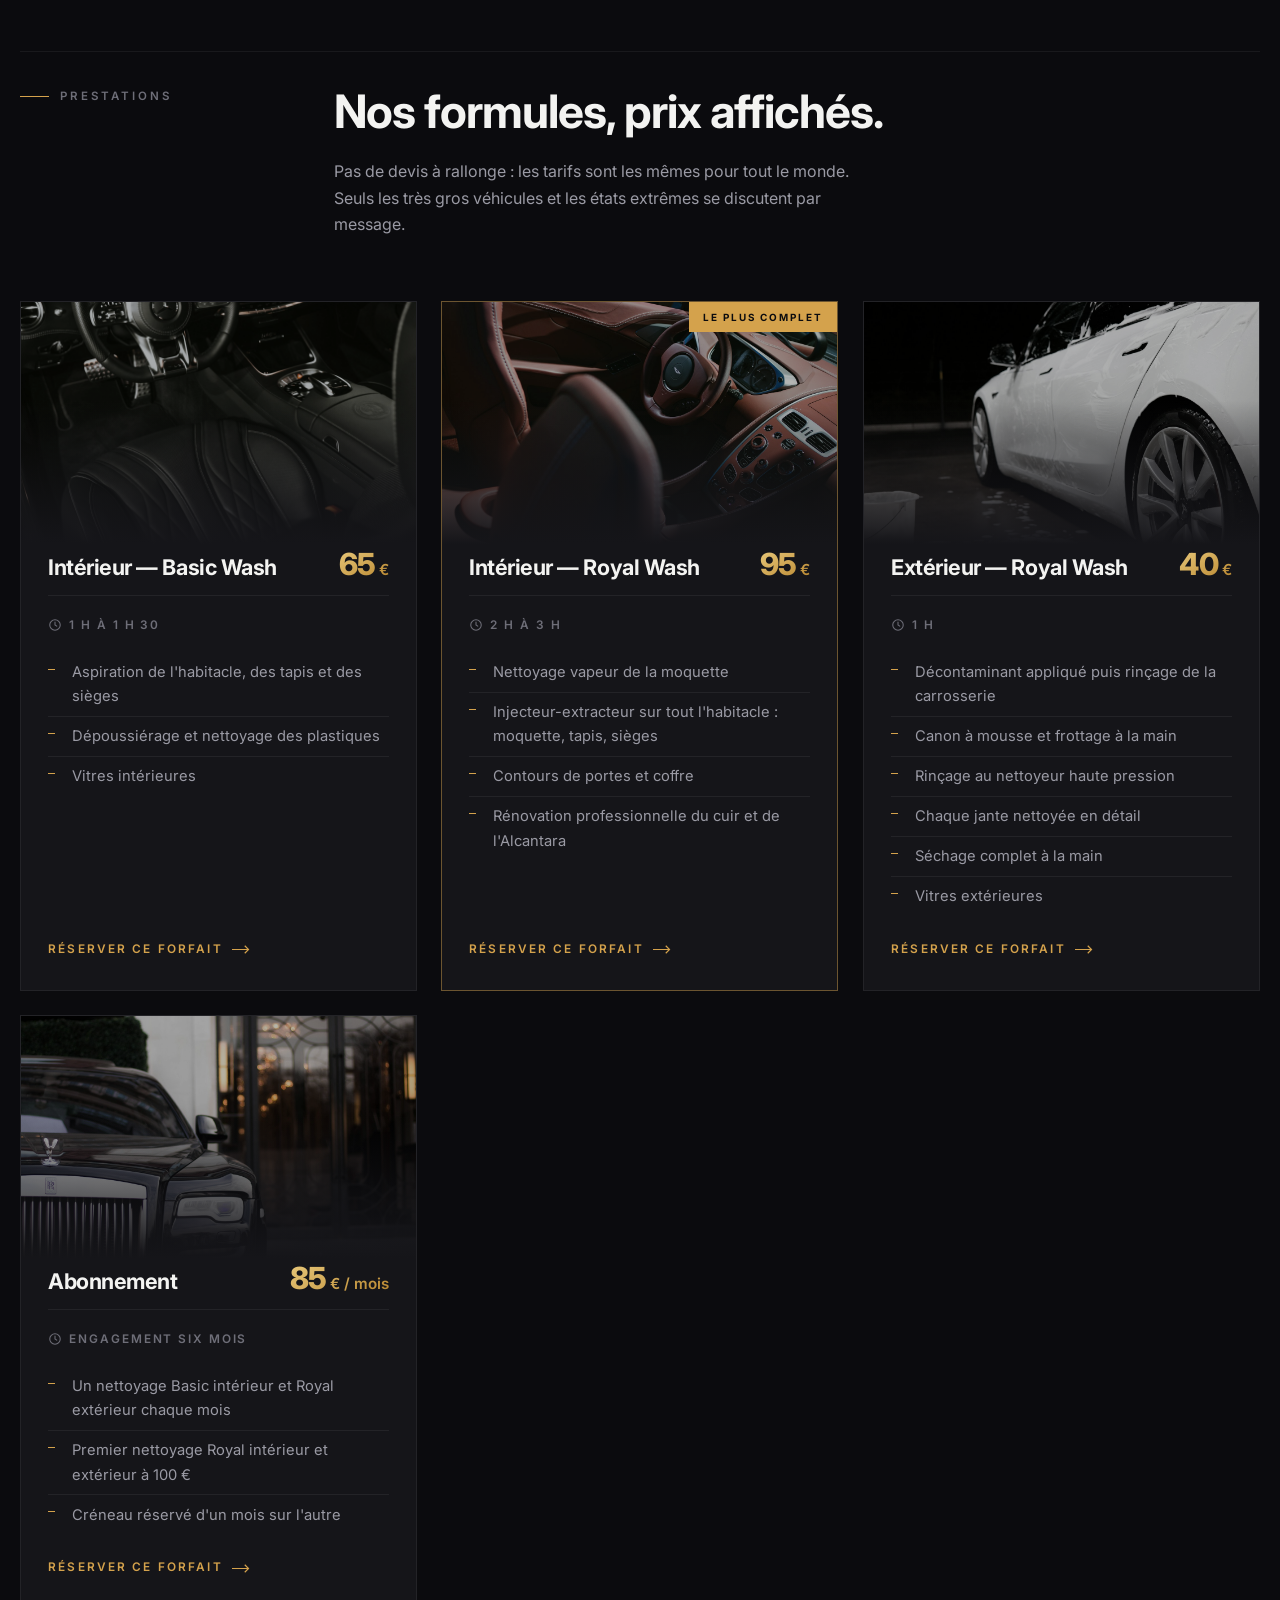
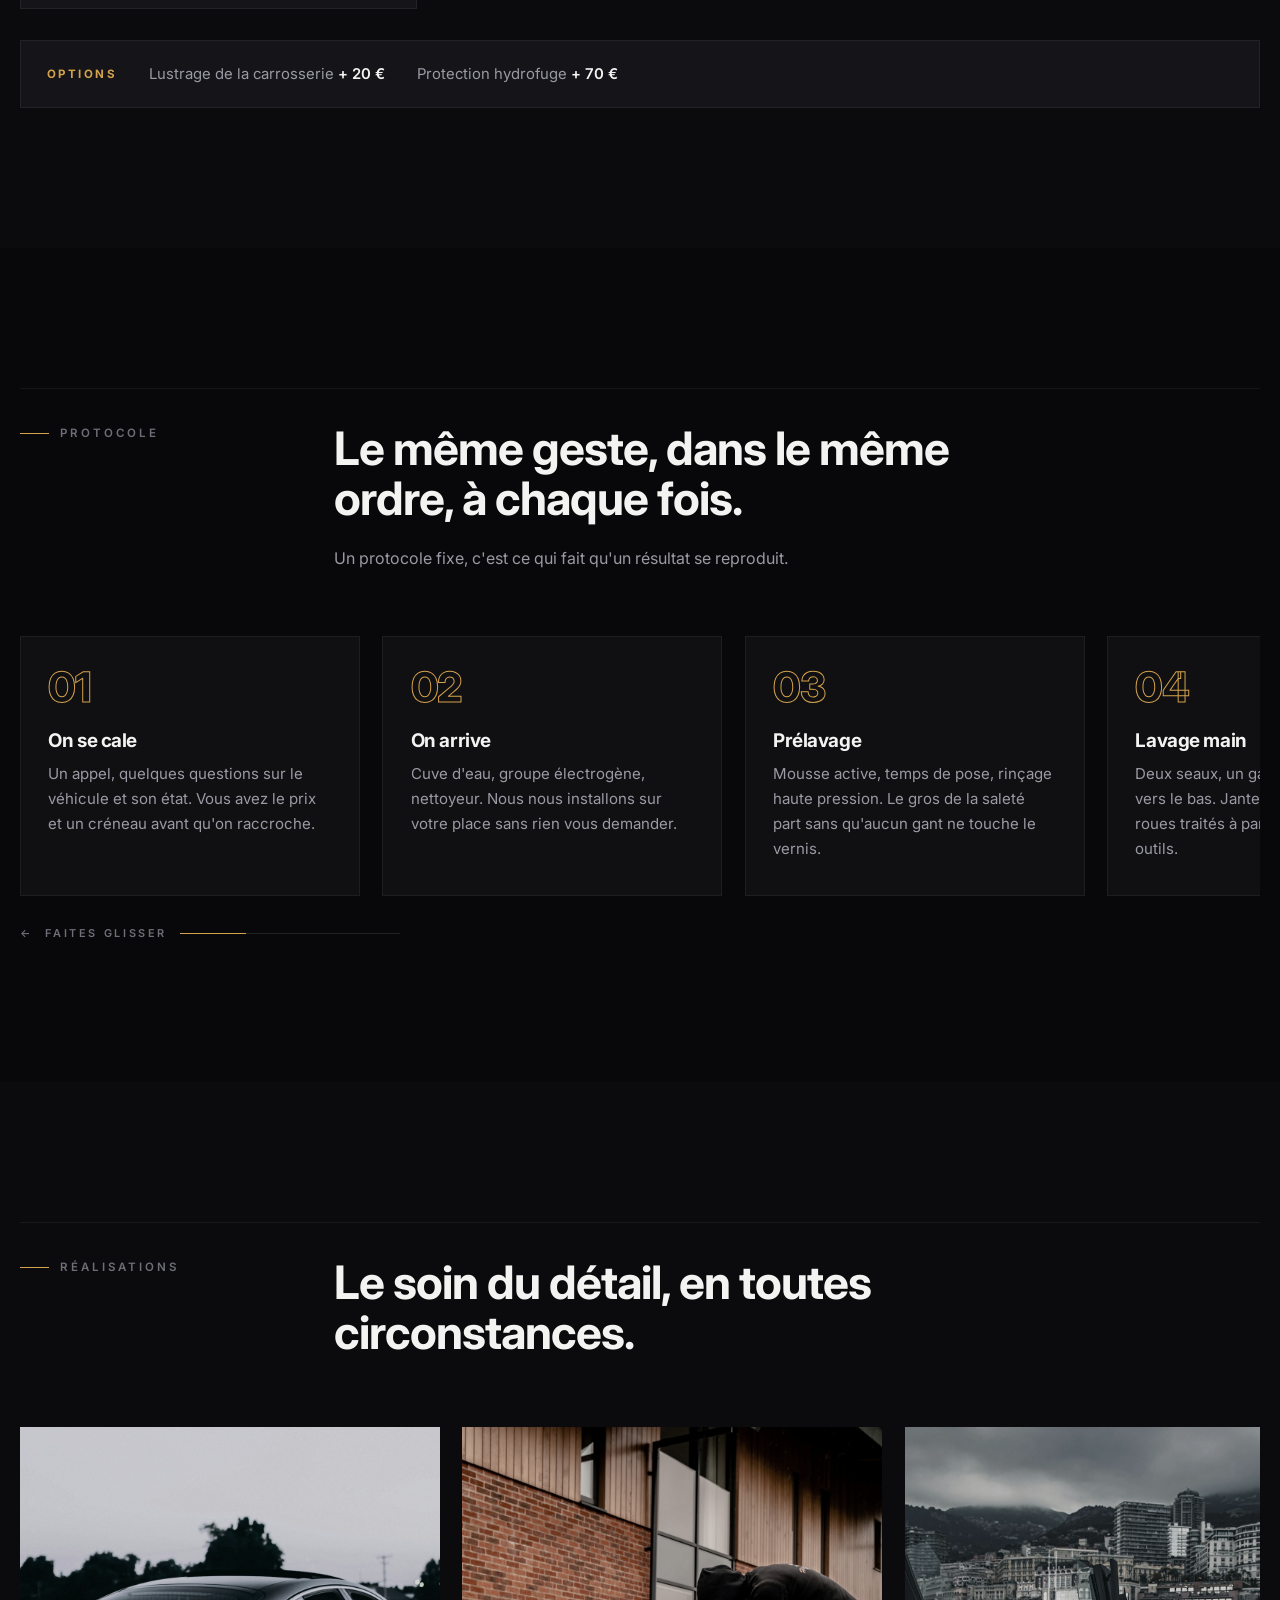
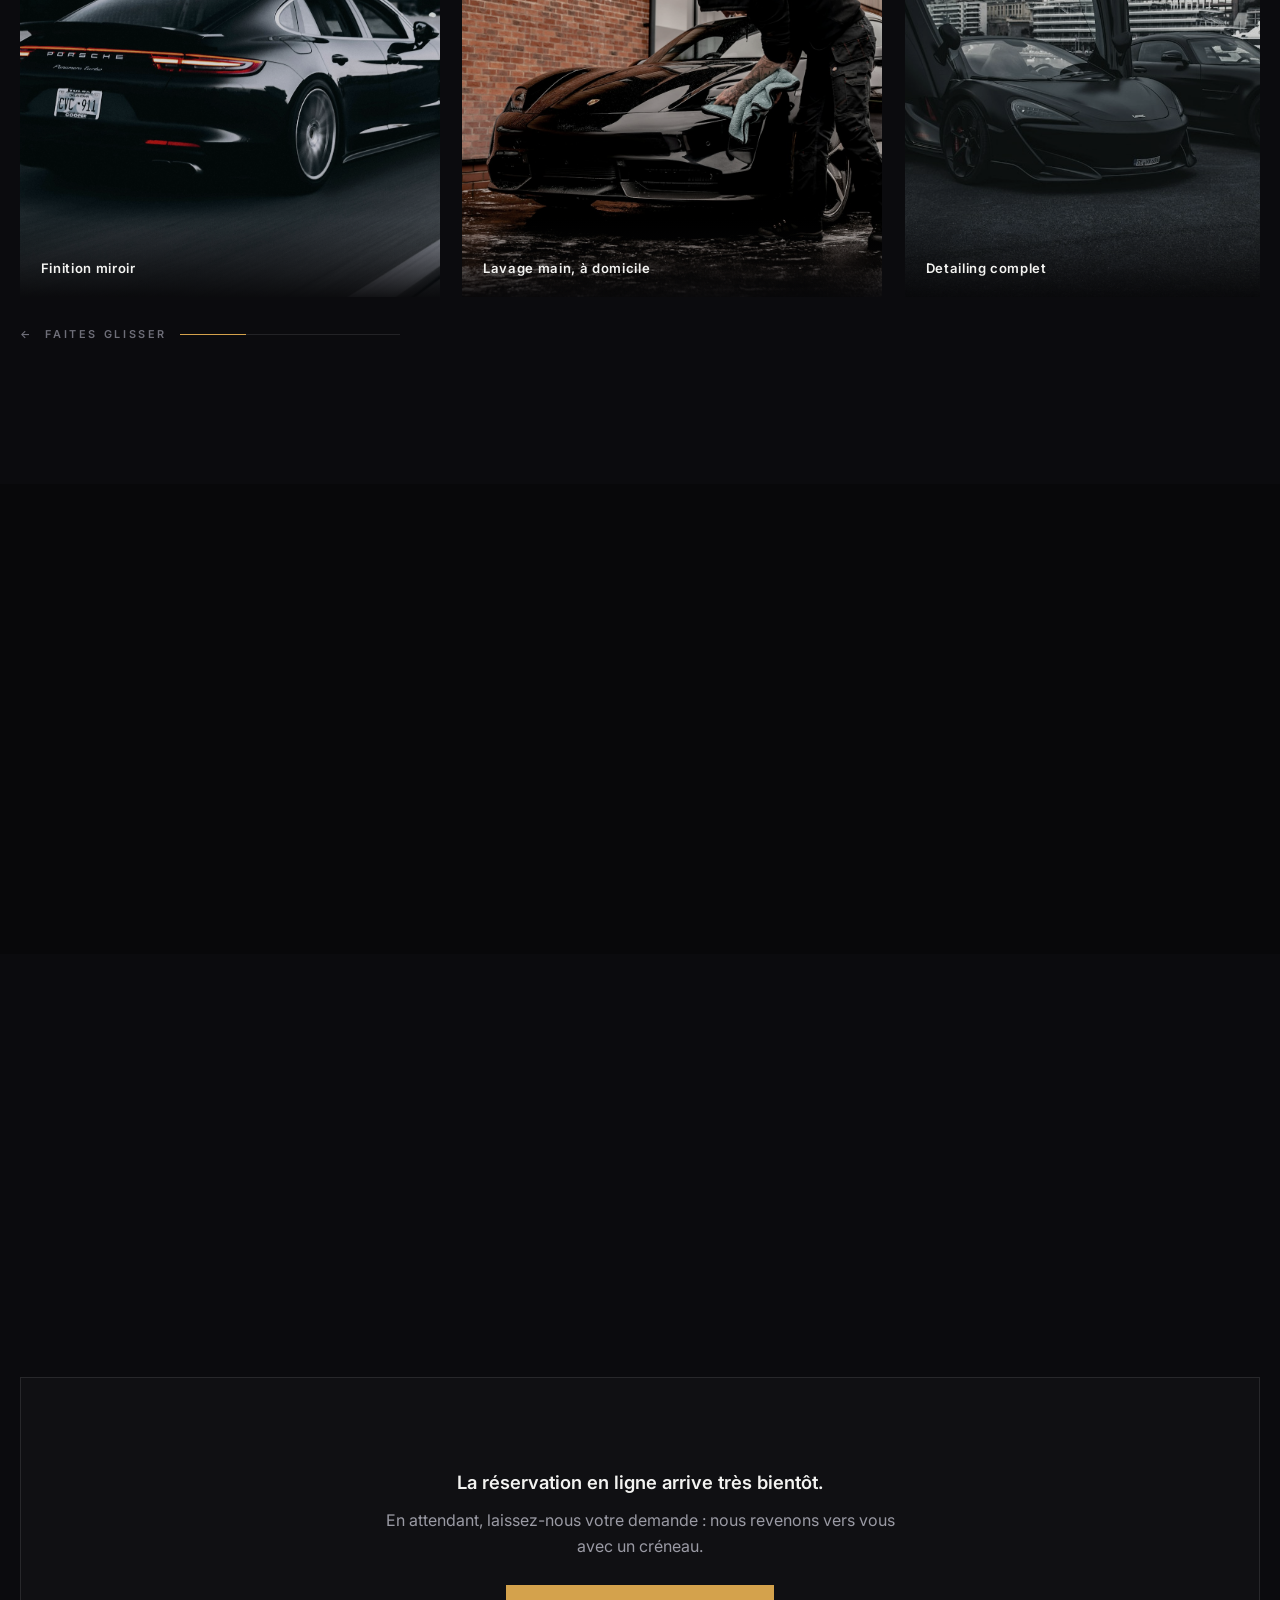
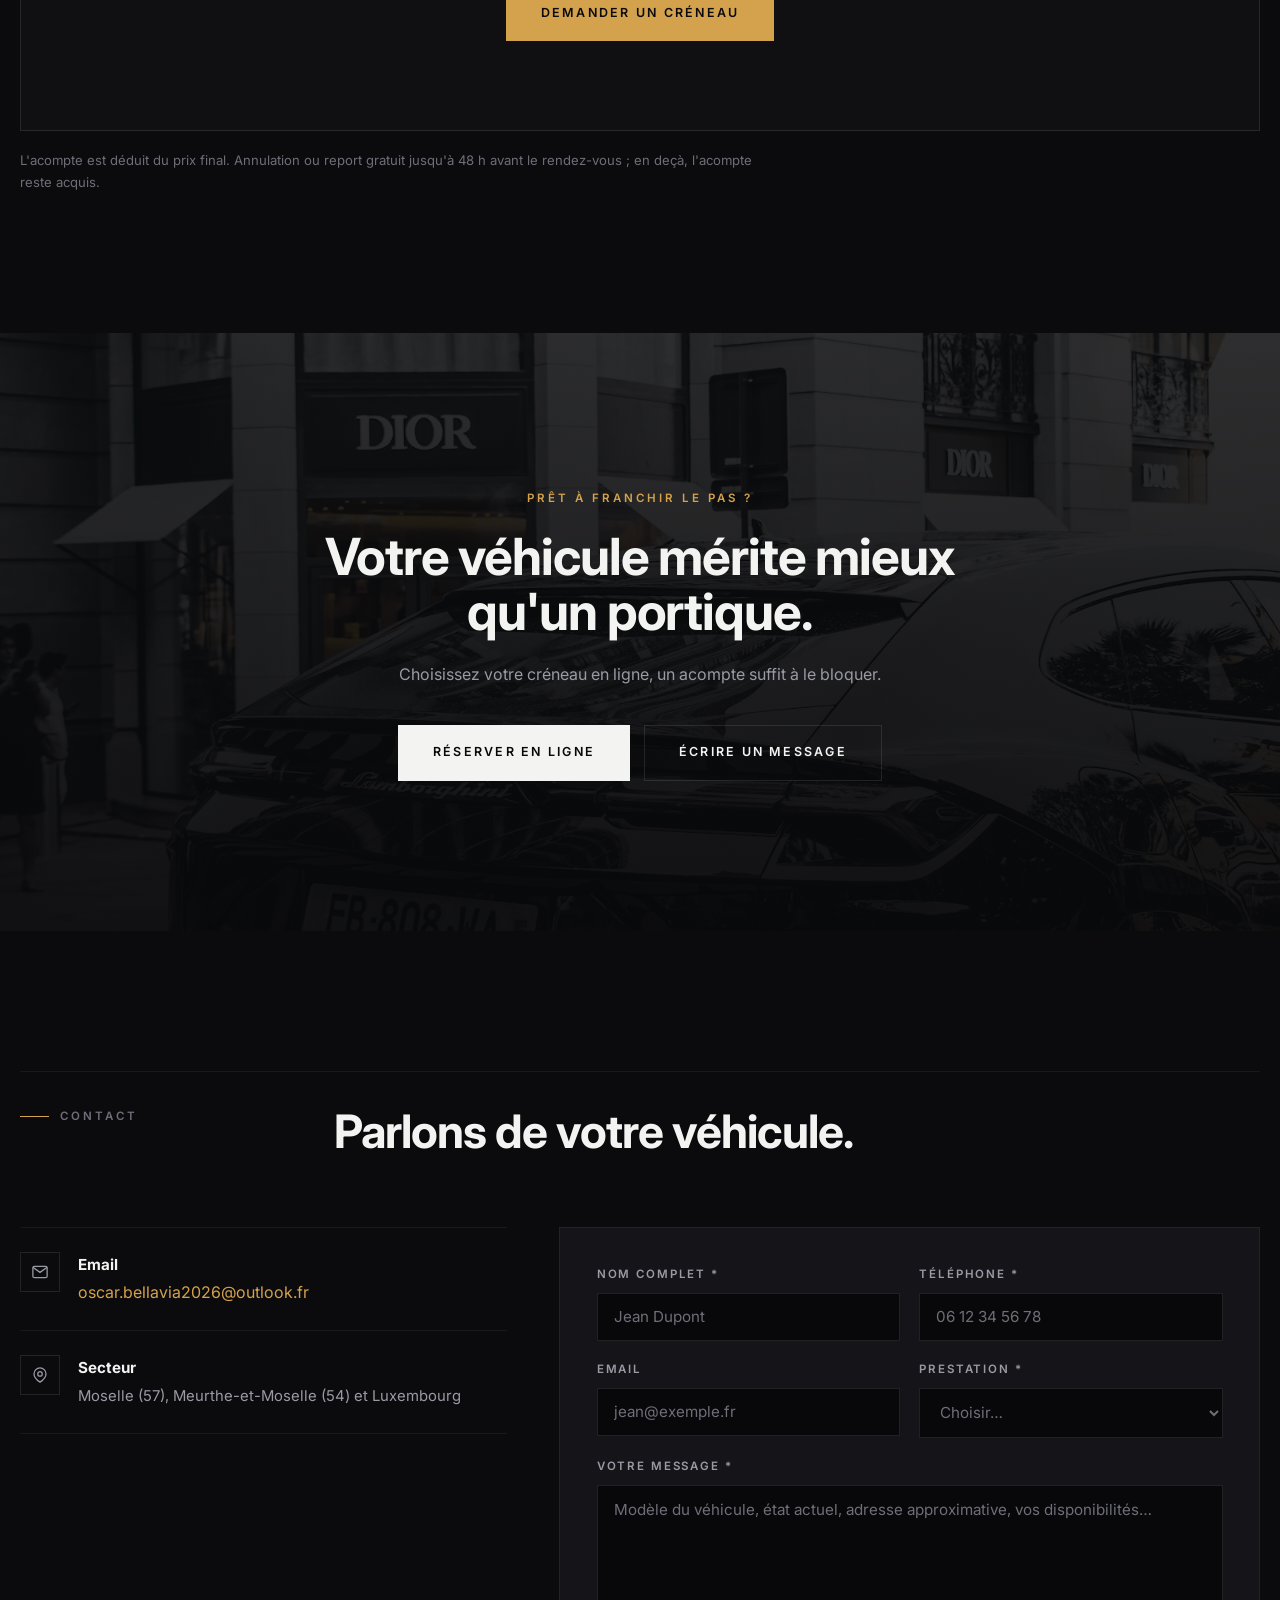
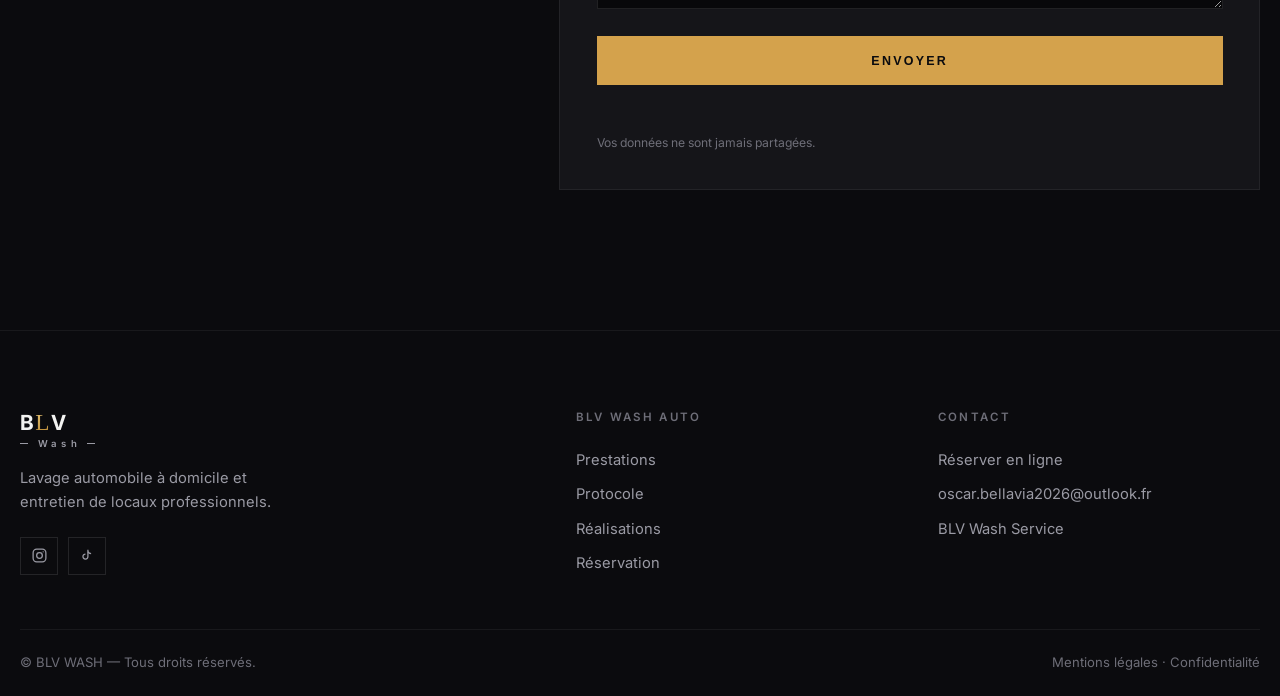
==== commit b6d52d5b: "Auto : reservation en ligne avec acompte, numero reserve aux pros - Accueil : le numero quitte l'en-" ====
--- a/auto.html
+++ b/auto.html
@@ -36,14 +36,15 @@
         <a href="#prestations" class="nav__link" data-num="01">Prestations</a>
         <a href="#protocole"   class="nav__link" data-num="02">Protocole</a>
         <a href="#galerie"     class="nav__link" data-num="03">Réalisations</a>
-        <a href="#contact"     class="nav__link" data-num="04">Contact</a>
-        <a href="service.html" class="nav__link" data-num="05">BLV Wash Service</a>
+        <a href="#reservation" class="nav__link" data-num="04">Réserver</a>
+        <a href="#contact"     class="nav__link" data-num="05">Contact</a>
+        <a href="service.html" class="nav__link" data-num="06">BLV Wash Service</a>
       </nav>
 
       <div class="header__actions">
-        <a href="tel:+33776690722" class="header__phone">
-          <svg viewBox="0 0 24 24" fill="none" stroke="currentColor" stroke-width="1.8" stroke-linecap="round" stroke-linejoin="round" aria-hidden="true"><path d="M22 16.9v3a2 2 0 0 1-2.2 2 19.8 19.8 0 0 1-8.6-3.1 19.5 19.5 0 0 1-6-6A19.8 19.8 0 0 1 2.1 4.2 2 2 0 0 1 4.1 2h3a2 2 0 0 1 2 1.7c.1 1 .4 1.9.7 2.8a2 2 0 0 1-.5 2.1L8.1 9.9a16 16 0 0 0 6 6l1.3-1.3a2 2 0 0 1 2.1-.4c.9.3 1.8.6 2.8.7a2 2 0 0 1 1.7 2Z"/></svg>
-          <span>07 76 69 07 22</span>
+        <a href="#reservation" class="header__phone">
+          <svg viewBox="0 0 24 24" fill="none" stroke="currentColor" stroke-width="1.8" stroke-linecap="round" stroke-linejoin="round" aria-hidden="true"><rect x="3" y="4.5" width="18" height="16.5" rx="2"/><path d="M3 9.5h18M8 2.5v4M16 2.5v4"/></svg>
+          <span>Réserver</span>
         </a>
         <button class="burger" id="burger" aria-label="Ouvrir le menu" aria-expanded="false" aria-controls="nav">
           <span></span><span></span><span></span>
@@ -68,7 +69,7 @@
             et nous repartons une fois votre véhicule irréprochable.
           </p>
           <div class="hero__actions reveal delay-3">
-            <a href="tel:+33776690722" class="btn btn--primary">Appeler maintenant</a>
+            <a href="#reservation" class="btn btn--primary">Réserver un créneau</a>
             <a href="#prestations" class="btn btn--outline">
               Voir les prestations
               <span class="btn__arrow" aria-hidden="true">→</span>
@@ -112,7 +113,7 @@
         <div class="section__head reveal">
           <span class="label">Prestations</span>
           <h2>Nos formules, prix affichés.</h2>
-          <p>Pas de devis à rallonge : les tarifs sont les mêmes pour tout le monde. Seuls les très gros véhicules et les états extrêmes se discutent au téléphone.</p>
+          <p>Pas de devis à rallonge : les tarifs sont les mêmes pour tout le monde. Seuls les très gros véhicules et les états extrêmes se discutent par message.</p>
         </div>
 
         <div class="tariffs">
@@ -131,7 +132,7 @@
                 <li>Dépoussiérage et nettoyage des plastiques</li>
                 <li>Vitres intérieures</li>
               </ul>
-              <a href="#contact" class="card__link">Réserver ce forfait <svg viewBox="0 0 24 12" fill="none" stroke="currentColor" stroke-width="1.6" aria-hidden="true"><path d="M0 6h22M17 1l5 5-5 5"/></svg></a>
+              <a href="#reservation" class="card__link">Réserver ce forfait <svg viewBox="0 0 24 12" fill="none" stroke="currentColor" stroke-width="1.6" aria-hidden="true"><path d="M0 6h22M17 1l5 5-5 5"/></svg></a>
             </div>
           </article>
 
@@ -152,7 +153,7 @@
                 <li>Contours de portes et coffre</li>
                 <li>Rénovation professionnelle du cuir et de l'Alcantara</li>
               </ul>
-              <a href="#contact" class="card__link">Réserver ce forfait <svg viewBox="0 0 24 12" fill="none" stroke="currentColor" stroke-width="1.6" aria-hidden="true"><path d="M0 6h22M17 1l5 5-5 5"/></svg></a>
+              <a href="#reservation" class="card__link">Réserver ce forfait <svg viewBox="0 0 24 12" fill="none" stroke="currentColor" stroke-width="1.6" aria-hidden="true"><path d="M0 6h22M17 1l5 5-5 5"/></svg></a>
             </div>
           </article>
 
@@ -174,7 +175,7 @@
                 <li>Séchage complet à la main</li>
                 <li>Vitres extérieures</li>
               </ul>
-              <a href="#contact" class="card__link">Réserver ce forfait <svg viewBox="0 0 24 12" fill="none" stroke="currentColor" stroke-width="1.6" aria-hidden="true"><path d="M0 6h22M17 1l5 5-5 5"/></svg></a>
+              <a href="#reservation" class="card__link">Réserver ce forfait <svg viewBox="0 0 24 12" fill="none" stroke="currentColor" stroke-width="1.6" aria-hidden="true"><path d="M0 6h22M17 1l5 5-5 5"/></svg></a>
             </div>
           </article>
 
@@ -193,7 +194,7 @@
                 <li>Premier nettoyage Royal intérieur et extérieur à 100 €</li>
                 <li>Créneau réservé d'un mois sur l'autre</li>
               </ul>
-              <a href="#contact" class="card__link">Réserver ce forfait <svg viewBox="0 0 24 12" fill="none" stroke="currentColor" stroke-width="1.6" aria-hidden="true"><path d="M0 6h22M17 1l5 5-5 5"/></svg></a>
+              <a href="#reservation" class="card__link">Réserver ce forfait <svg viewBox="0 0 24 12" fill="none" stroke="currentColor" stroke-width="1.6" aria-hidden="true"><path d="M0 6h22M17 1l5 5-5 5"/></svg></a>
             </div>
           </article>
         </div>
@@ -310,6 +311,39 @@
       </div>
     </section>
 
+    <!-- ===== Réservation en ligne =====
+         Calendrier Cal.com intégré : le client choisit sa formule et son créneau,
+         paie l'acompte par carte (Stripe), et le rendez-vous tombe dans votre agenda.
+         Pour l'activer : renseignez data-cal-link (voir README, « Réservation en ligne »). -->
+    <section class="section section--alt" id="reservation">
+      <div class="container">
+        <div class="section__head reveal">
+          <span class="label">Réservation</span>
+          <h2>Votre créneau, en trois clics.</h2>
+          <p>Choisissez la formule, le jour et l'heure. Un acompte de 20 € bloque le rendez-vous, le reste se règle sur place une fois le travail terminé.</p>
+        </div>
+
+        <ol class="booksteps reveal">
+          <li><span>1</span>Formule et créneau</li>
+          <li><span>2</span>Acompte de 20 € par carte</li>
+          <li><span>3</span>Confirmation par email</li>
+        </ol>
+
+        <div class="booking reveal" id="booking" data-cal-link="" data-cal-origin="https://cal.com">
+          <div class="booking__fallback">
+            <p>La réservation en ligne arrive très bientôt.</p>
+            <p>En attendant, laissez-nous votre demande : nous revenons vers vous avec un créneau.</p>
+            <a href="#contact" class="btn btn--primary">Demander un créneau</a>
+          </div>
+        </div>
+
+        <p class="booking__terms reveal">
+          L'acompte est déduit du prix final. Annulation ou report gratuit jusqu'à 48 h avant le rendez-vous ;
+          en deçà, l'acompte reste acquis.
+        </p>
+      </div>
+    </section>
+
     <!-- ===== Appel ===== -->
     <section class="cta">
       <div class="cta__media" aria-hidden="true">
@@ -318,9 +352,9 @@
       <div class="container cta__inner reveal">
         <span class="label label--plain label--accent">Prêt à franchir le pas ?</span>
         <h2>Votre véhicule mérite mieux qu'un portique.</h2>
-        <p>Un appel suffit pour avoir le prix et un créneau.</p>
+        <p>Choisissez votre créneau en ligne, un acompte suffit à le bloquer.</p>
         <div class="cta__actions">
-          <a href="tel:+33776690722" class="btn btn--light">07 76 69 07 22</a>
+          <a href="#reservation" class="btn btn--light">Réserver en ligne</a>
           <a href="#contact" class="btn btn--outline">Écrire un message</a>
         </div>
       </div>
@@ -336,10 +370,6 @@
 
         <div class="contact">
           <div class="contact__list reveal-left">
-            <div class="contact__item">
-              <span class="contact__icon" aria-hidden="true"><svg viewBox="0 0 24 24" fill="none" stroke="currentColor" stroke-width="1.7" stroke-linecap="round" stroke-linejoin="round"><path d="M22 16.9v3a2 2 0 0 1-2.2 2 19.8 19.8 0 0 1-8.6-3.1 19.5 19.5 0 0 1-6-6A19.8 19.8 0 0 1 2.1 4.2 2 2 0 0 1 4.1 2h3a2 2 0 0 1 2 1.7c.1 1 .4 1.9.7 2.8a2 2 0 0 1-.5 2.1L8.1 9.9a16 16 0 0 0 6 6l1.3-1.3a2 2 0 0 1 2.1-.4c.9.3 1.8.6 2.8.7a2 2 0 0 1 1.7 2Z"/></svg></span>
-              <div><strong>Téléphone</strong><a href="tel:+33776690722">07 76 69 07 22</a></div>
-            </div>
             <div class="contact__item">
               <span class="contact__icon" aria-hidden="true"><svg viewBox="0 0 24 24" fill="none" stroke="currentColor" stroke-width="1.7" stroke-linecap="round" stroke-linejoin="round"><rect x="2.5" y="4.5" width="19" height="15" rx="2"/><path d="m3 6 9 6.5L21 6"/></svg></span>
               <div><strong>Email</strong><a href="mailto:oscar.bellavia2026@outlook.fr">oscar.bellavia2026@outlook.fr</a></div>
@@ -358,7 +388,7 @@
               </div>
               <div class="form__group">
                 <label for="f-phone">Téléphone *</label>
-                <input type="tel" id="f-phone" name="phone" required autocomplete="tel" placeholder="07 76 69 07 22">
+                <input type="tel" id="f-phone" name="phone" required autocomplete="tel" placeholder="06 12 34 56 78">
               </div>
             </div>
             <div class="form__row">
@@ -414,10 +444,11 @@
         <a href="#prestations">Prestations</a>
         <a href="#protocole">Protocole</a>
         <a href="#galerie">Réalisations</a>
+        <a href="#reservation">Réservation</a>
       </div>
       <div class="footer__col">
         <h4>Contact</h4>
-        <a href="tel:+33776690722">07 76 69 07 22</a>
+        <a href="#reservation">Réserver en ligne</a>
         <a href="mailto:oscar.bellavia2026@outlook.fr">oscar.bellavia2026@outlook.fr</a>
         <a href="service.html">BLV Wash Service</a>
       </div>
--- a/css/style.css
+++ b/css/style.css
@@ -324,16 +324,6 @@
   position: relative;
   width: 100%;
   padding: 3.5rem clamp(1.6rem, 4vw, 4rem) clamp(3rem, 7vh, 5rem);
-}
-.split__num {
-  display: block;
-  font-size: clamp(2.4rem, 3.6vw, 3.2rem);
-  font-weight: 800;
-  line-height: 0.9;
-  letter-spacing: -0.04em;
-  color: transparent;
-  -webkit-text-stroke: 1.5px var(--accent);
-  margin-bottom: 1rem;
 }
 .split__title {
   font-size: clamp(1.9rem, 3.4vw, 3rem);
@@ -1159,3 +1149,47 @@
 }
 .tariff__note span { font-size: 0.93rem; color: var(--text-muted); }
 .tariff__note b { color: var(--text); font-weight: 600; }
+
+/* ==========================================================================
+   Réservation en ligne (page Auto)
+   ========================================================================== */
+.booksteps {
+  list-style: none;
+  display: flex;
+  flex-wrap: wrap;
+  gap: 0.7rem 2rem;
+  margin-bottom: 1.8rem;
+}
+.booksteps li { display: flex; align-items: center; gap: 0.7rem; font-size: 0.93rem; color: var(--text-muted); }
+.booksteps span {
+  display: grid;
+  place-items: center;
+  width: 1.9rem;
+  height: 1.9rem;
+  border-radius: 50%;
+  border: 1px solid var(--accent);
+  color: var(--accent);
+  font-size: 0.8rem;
+  font-weight: 700;
+}
+.booking {
+  min-height: 22rem;
+  border: 1px solid var(--border);
+  background: var(--ink-850);
+  overflow: hidden;
+}
+.booking.is-live { min-height: 40rem; border-color: var(--border-soft); background: transparent; }
+.booking__fallback {
+  display: flex;
+  flex-direction: column;
+  align-items: center;
+  justify-content: center;
+  gap: 0.6rem;
+  min-height: 22rem;
+  padding: 2.5rem 1.5rem;
+  text-align: center;
+}
+.booking__fallback p { color: var(--text-muted); max-width: 32rem; }
+.booking__fallback p:first-child { color: var(--text); font-size: 1.15rem; font-weight: 600; }
+.booking__fallback .btn { margin-top: 1rem; }
+.booking__terms { margin-top: 1.2rem; font-size: 0.82rem; color: var(--text-dim); max-width: 46rem; }
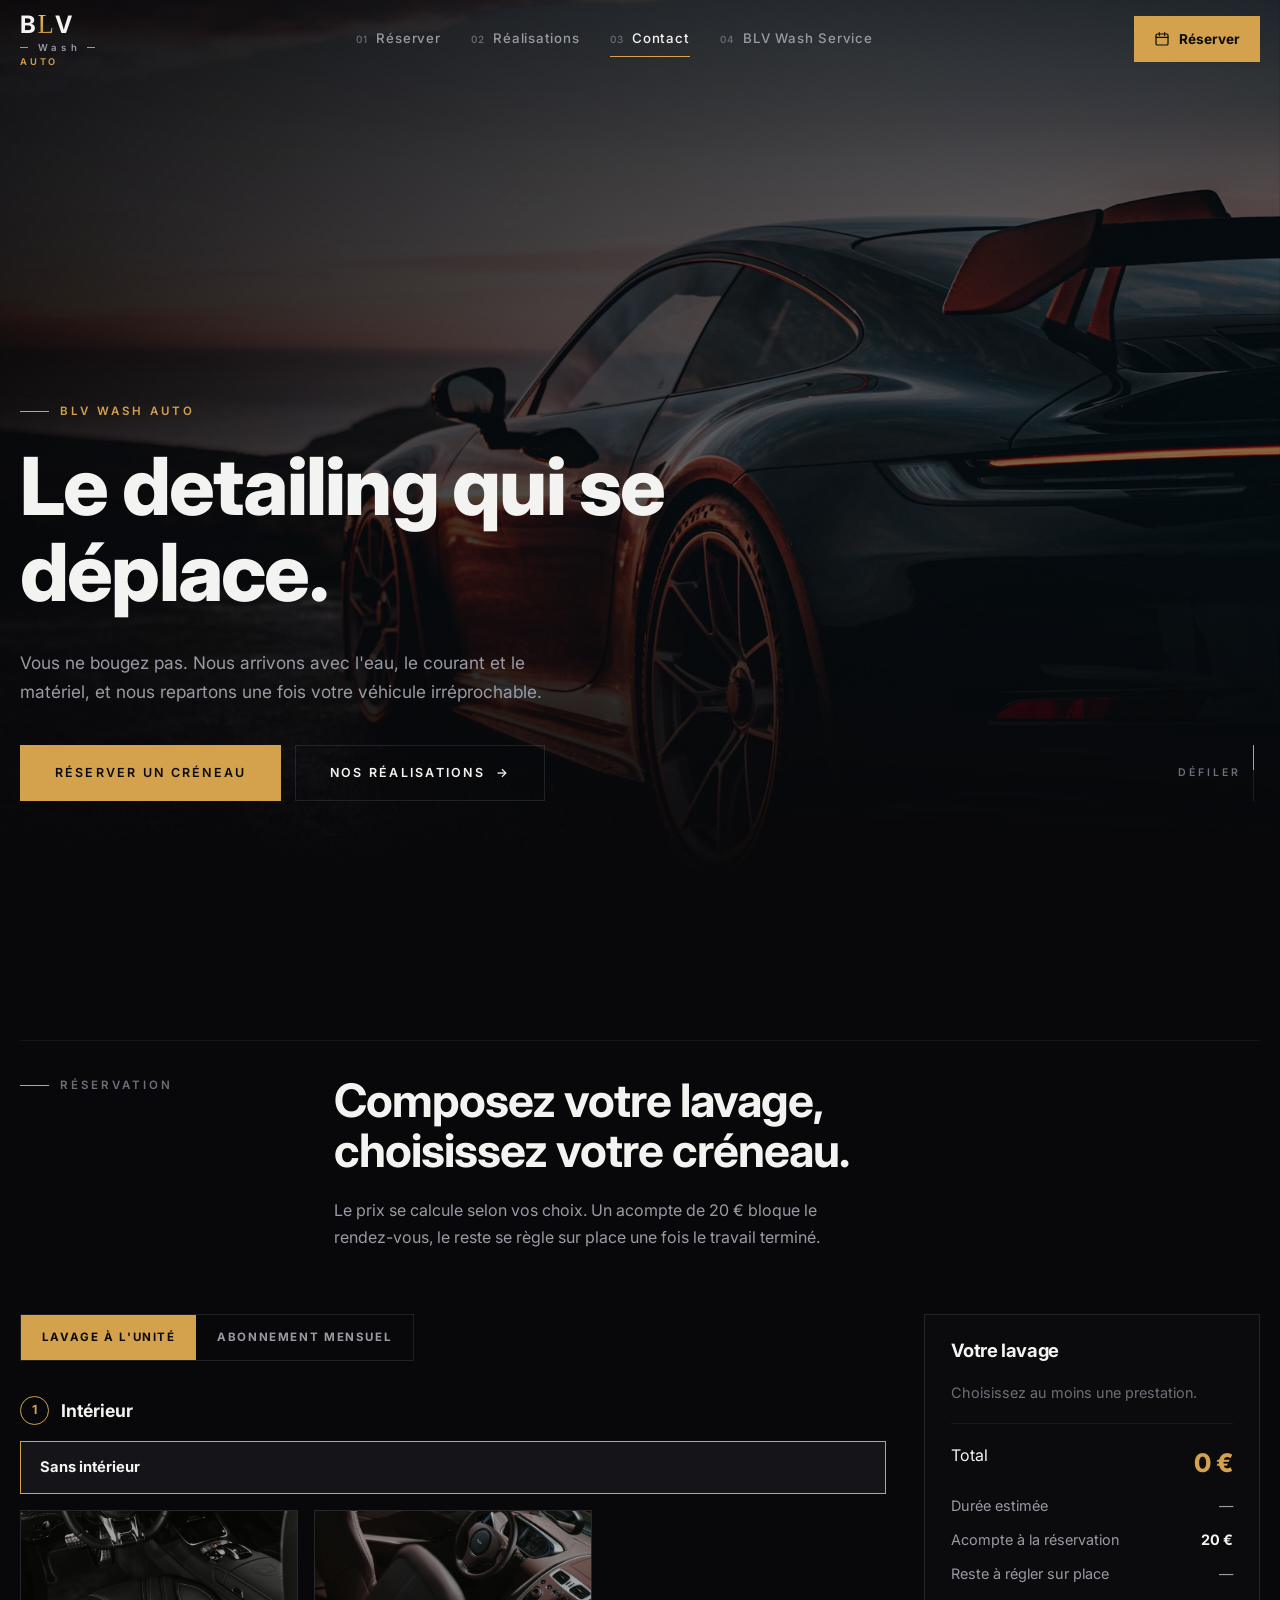
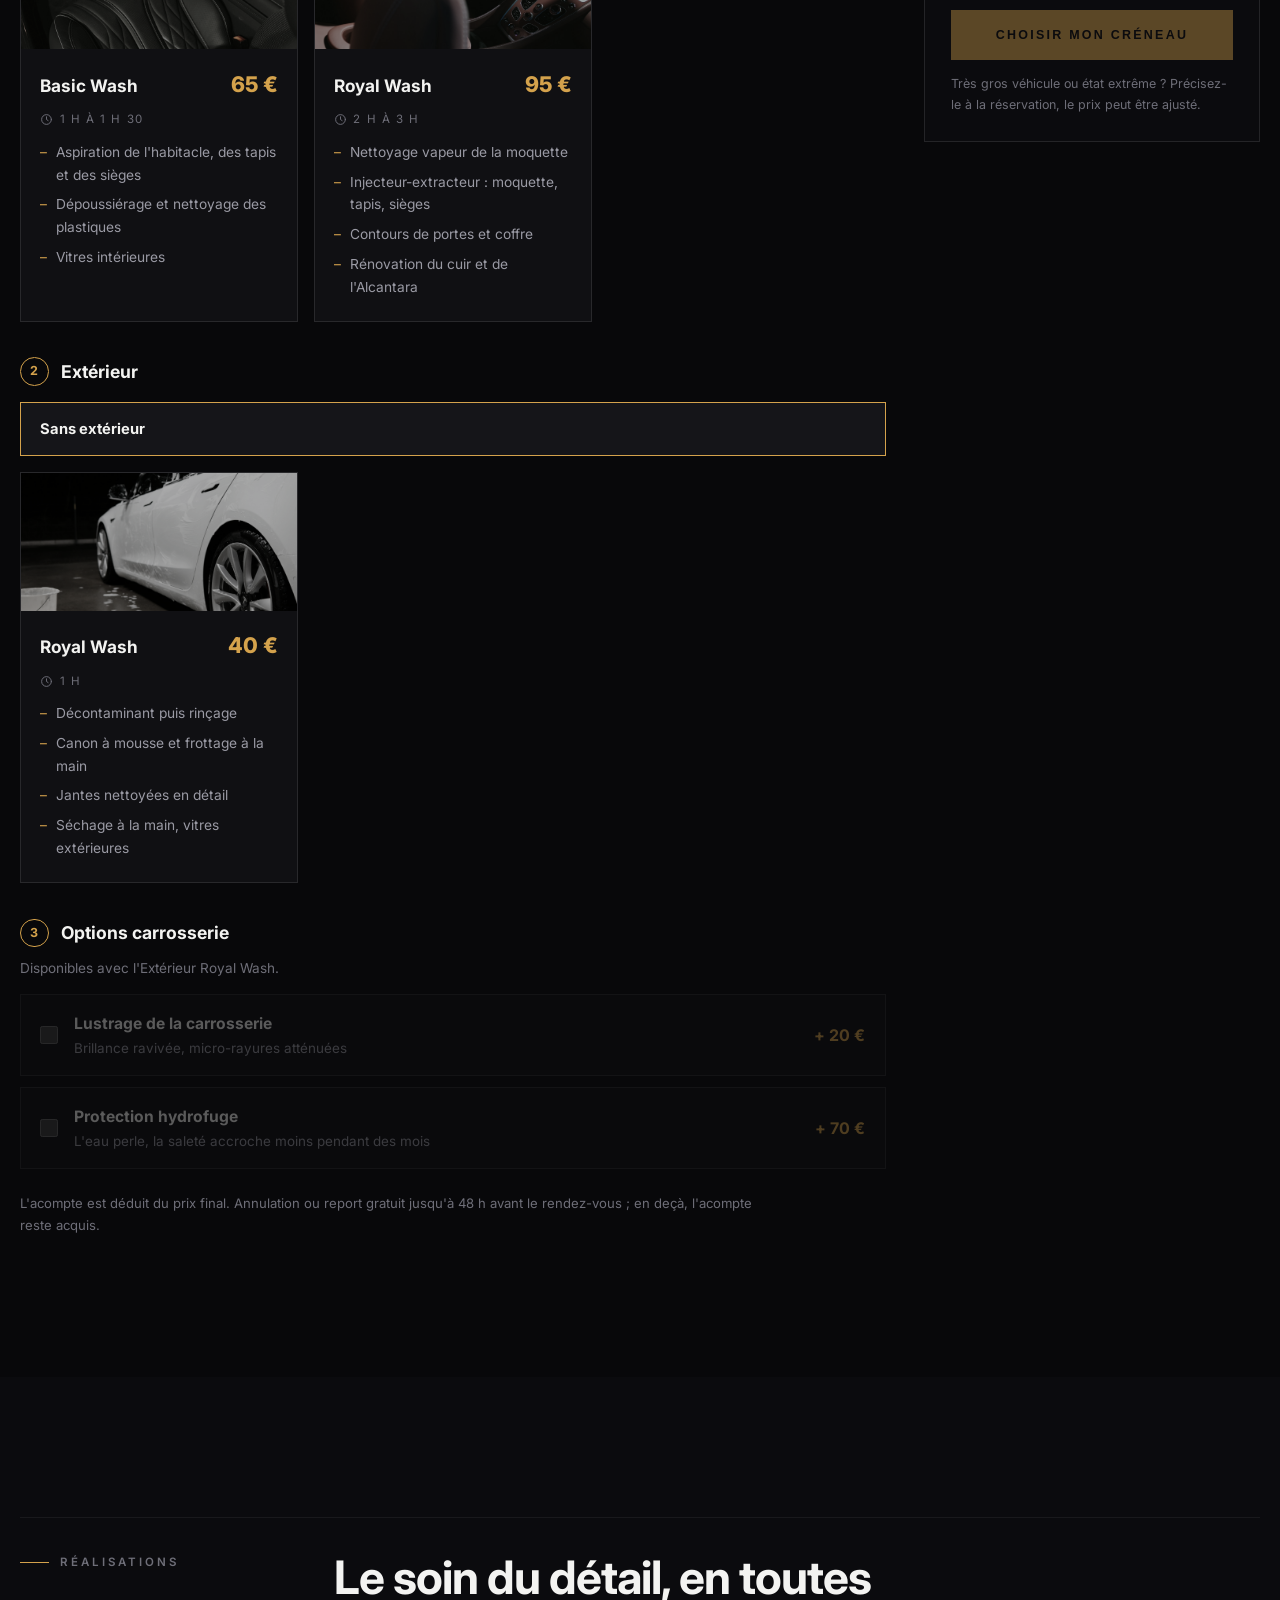
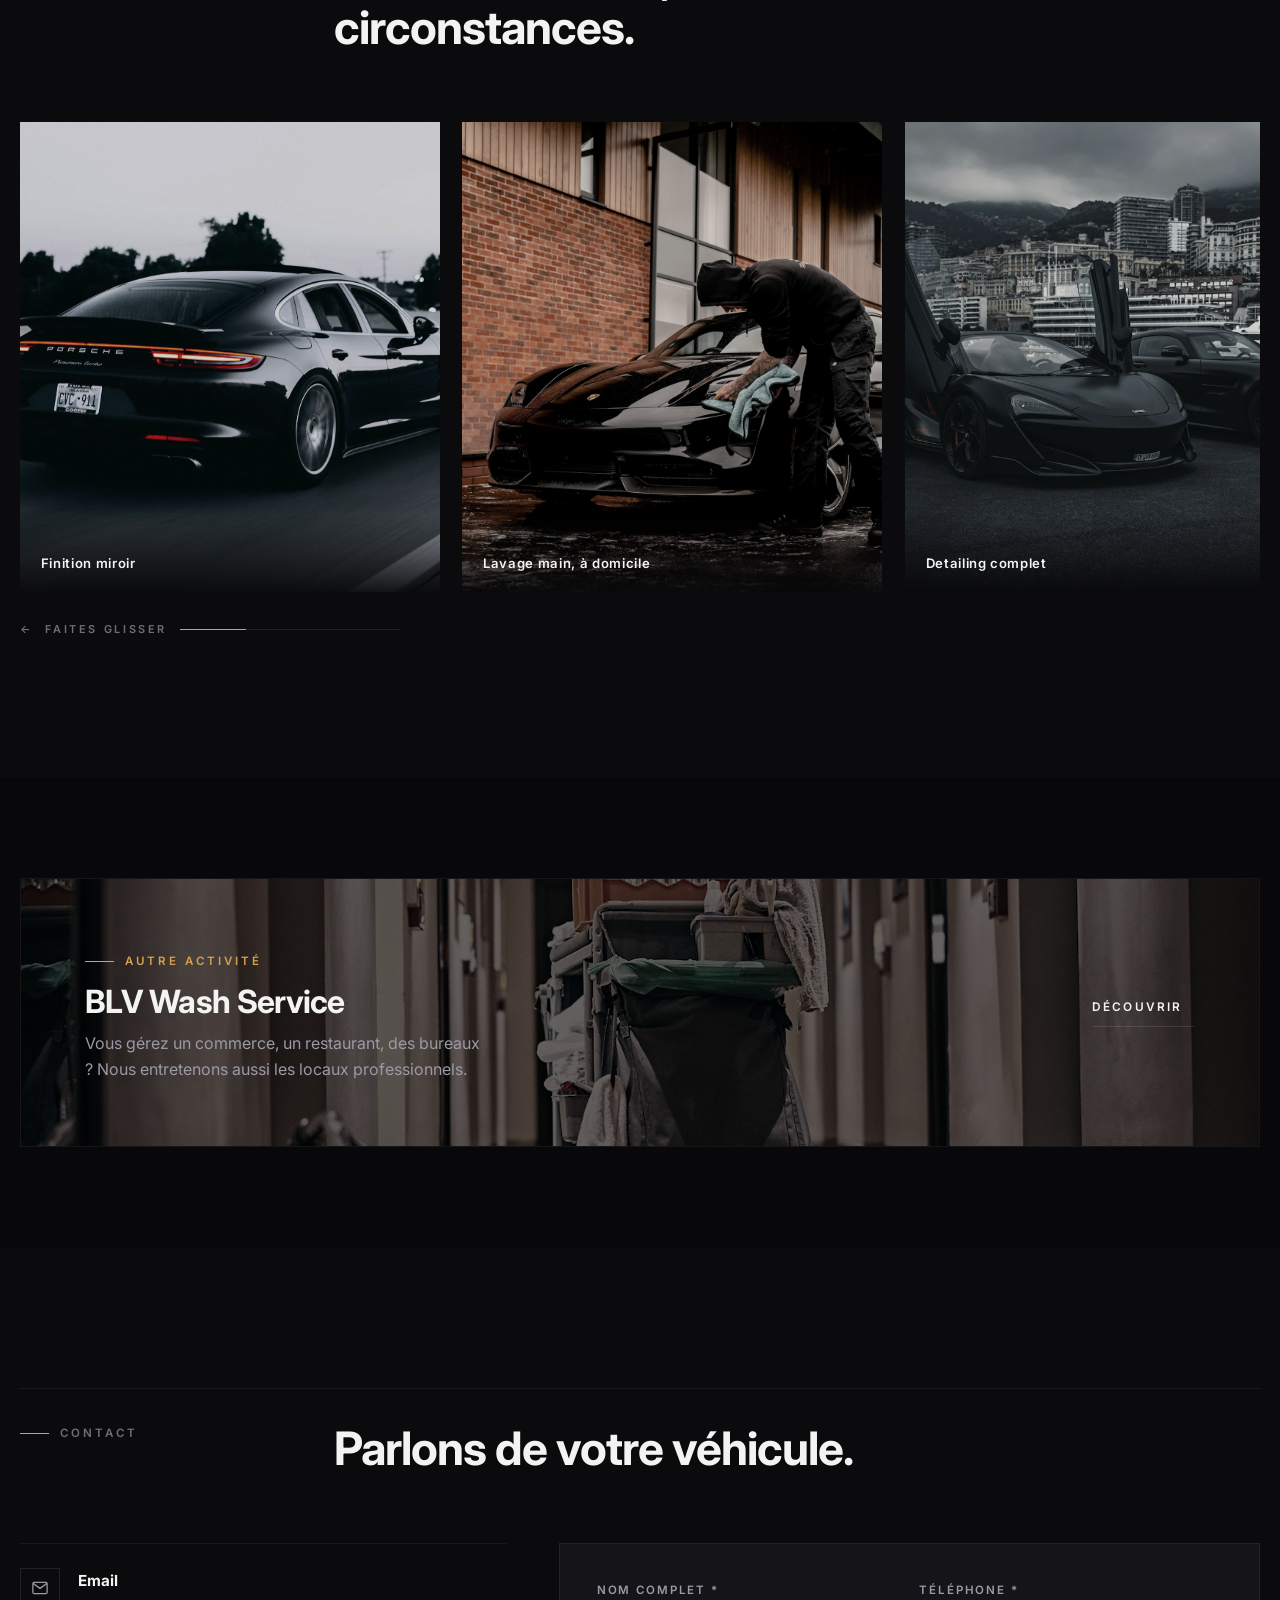
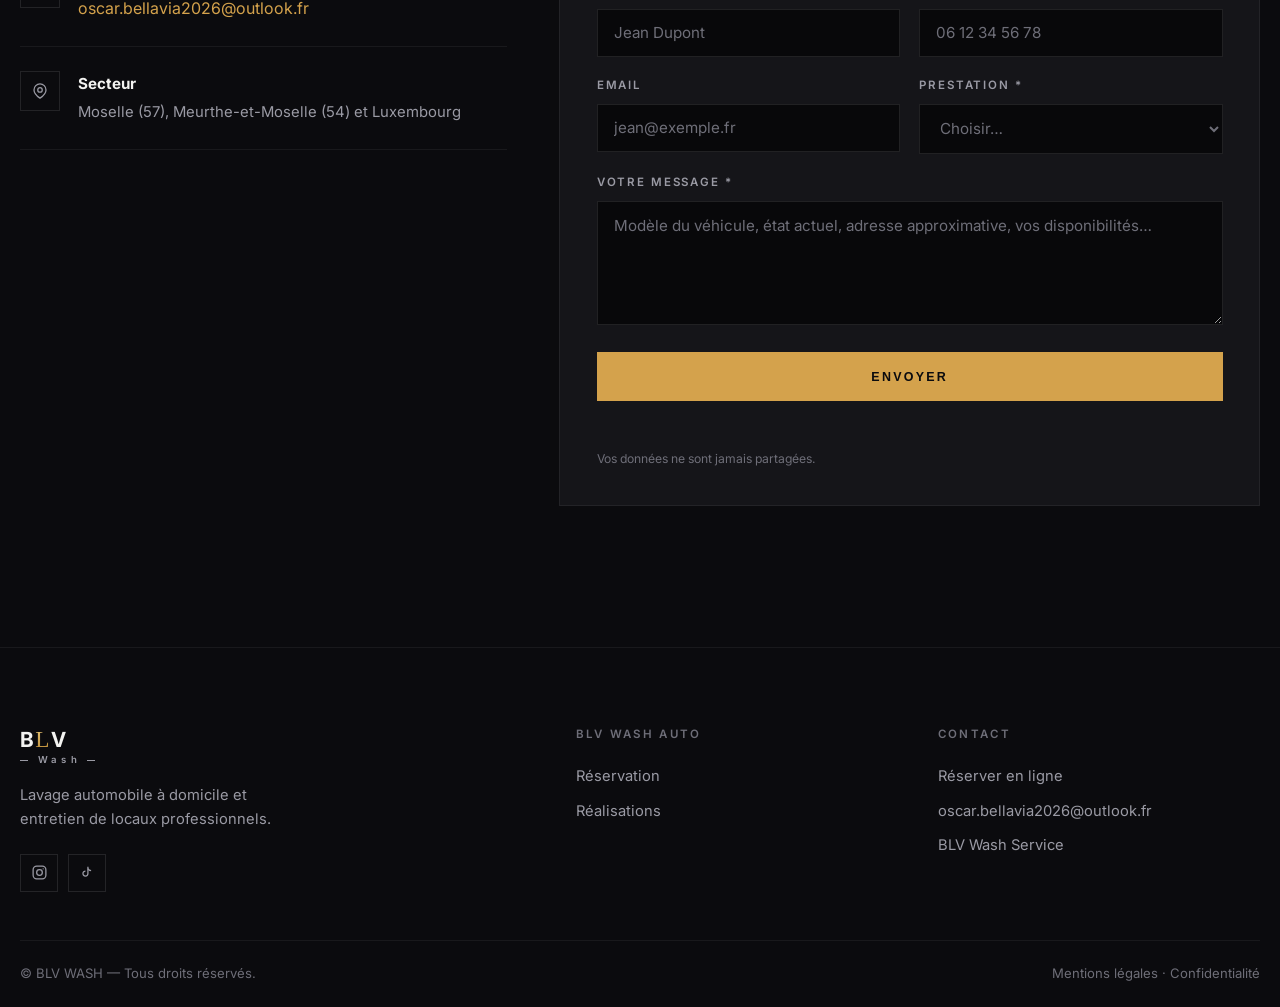
==== commit 87345cd0: "Auto : page allegee, prestations et prix choisis a la reservation - Retrait des sections Arguments, " ====
--- a/auto.html
+++ b/auto.html
@@ -33,12 +33,10 @@
       </a>
 
       <nav class="nav" id="nav" aria-label="Navigation principale">
-        <a href="#prestations" class="nav__link" data-num="01">Prestations</a>
-        <a href="#protocole"   class="nav__link" data-num="02">Protocole</a>
-        <a href="#galerie"     class="nav__link" data-num="03">Réalisations</a>
-        <a href="#reservation" class="nav__link" data-num="04">Réserver</a>
-        <a href="#contact"     class="nav__link" data-num="05">Contact</a>
-        <a href="service.html" class="nav__link" data-num="06">BLV Wash Service</a>
+        <a href="#reservation" class="nav__link" data-num="01">Réserver</a>
+        <a href="#galerie"     class="nav__link" data-num="02">Réalisations</a>
+        <a href="#contact"     class="nav__link" data-num="03">Contact</a>
+        <a href="service.html" class="nav__link" data-num="04">BLV Wash Service</a>
       </nav>
 
       <div class="header__actions">
@@ -70,8 +68,8 @@
           </p>
           <div class="hero__actions reveal delay-3">
             <a href="#reservation" class="btn btn--primary">Réserver un créneau</a>
-            <a href="#prestations" class="btn btn--outline">
-              Voir les prestations
+            <a href="#galerie" class="btn btn--outline">
+              Nos réalisations
               <span class="btn__arrow" aria-hidden="true">→</span>
             </a>
           </div>
@@ -84,179 +82,145 @@
       </div>
     </section>
 
-    <!-- ===== Intention ===== -->
-    <section class="section">
-      <div class="container">
-        <div class="pillars">
-          <article class="pillar reveal">
-            <span class="pillar__num">01</span>
-            <h3>Chez vous, toujours</h3>
-            <p>Domicile, bureau, parking. Nous sommes autonomes en eau et en électricité : vous n'avez rien à prévoir.</p>
-          </article>
-          <article class="pillar reveal delay-1">
-            <span class="pillar__num">02</span>
-            <h3>À la main, sans exception</h3>
-            <p>Méthode des deux seaux, microfibres dédiées par zone, séchage sans contact. Aucun rouleau n'approche votre carrosserie.</p>
-          </article>
-          <article class="pillar reveal delay-2">
-            <span class="pillar__num">03</span>
-            <h3>Produits professionnels</h3>
-            <p>Un produit adapté à chaque matériau : vernis, cuir, alcantara, jante, plastique. Rien d'agressif, rien d'universel.</p>
-          </article>
-        </div>
-      </div>
-    </section>
-
-    <!-- ===== Prestations ===== -->
-    <section class="section section--alt" id="prestations">
+    <!-- ===== Réservation en ligne =====
+         1. Le client compose son lavage : le prix et la durée se calculent en direct.
+            Les tarifs et durées se règlent dans les data-price / data-min ci-dessous.
+         2. Il choisit son créneau dans le calendrier Cal.com et paie l'acompte (Stripe).
+         Pour activer le calendrier : renseignez data-cal-link (README, « Réservation en ligne »). -->
+    <section class="section" id="reservation">
       <div class="container">
         <div class="section__head reveal">
-          <span class="label">Prestations</span>
-          <h2>Nos formules, prix affichés.</h2>
-          <p>Pas de devis à rallonge : les tarifs sont les mêmes pour tout le monde. Seuls les très gros véhicules et les états extrêmes se discutent par message.</p>
-        </div>
-
-        <div class="tariffs">
-          <article class="tariff reveal">
-            <div class="tariff__media">
-              <img src="assets/img/fx-int-basic.jpg" alt="Habitacle d'une berline après aspiration complète" loading="lazy">
-            </div>
-            <div class="tariff__body">
-              <div class="tariff__head">
-                <h3 class="tariff__name">Intérieur — Basic Wash</h3>
-                <span class="tariff__price">65<small> €</small></span>
-              </div>
-              <span class="tariff__time"><svg viewBox="0 0 24 24" fill="none" stroke="currentColor" stroke-width="1.8" stroke-linecap="round" aria-hidden="true"><circle cx="12" cy="12" r="9"/><path d="M12 7v5l3 2"/></svg>1 h à 1 h 30</span>
-              <ul class="tariff__list">
-                <li>Aspiration de l'habitacle, des tapis et des sièges</li>
-                <li>Dépoussiérage et nettoyage des plastiques</li>
-                <li>Vitres intérieures</li>
-              </ul>
-              <a href="#reservation" class="card__link">Réserver ce forfait <svg viewBox="0 0 24 12" fill="none" stroke="currentColor" stroke-width="1.6" aria-hidden="true"><path d="M0 6h22M17 1l5 5-5 5"/></svg></a>
-            </div>
-          </article>
-
-          <article class="tariff reveal tariff--feature">
-            <span class="tariff__flag">Le plus complet</span>
-            <div class="tariff__media">
-              <img src="assets/img/fx-int-royal.jpg" alt="Intérieur cuir d'une voiture de sport rénové" loading="lazy">
-            </div>
-            <div class="tariff__body">
-              <div class="tariff__head">
-                <h3 class="tariff__name">Intérieur — Royal Wash</h3>
-                <span class="tariff__price">95<small> €</small></span>
-              </div>
-              <span class="tariff__time"><svg viewBox="0 0 24 24" fill="none" stroke="currentColor" stroke-width="1.8" stroke-linecap="round" aria-hidden="true"><circle cx="12" cy="12" r="9"/><path d="M12 7v5l3 2"/></svg>2 h à 3 h</span>
-              <ul class="tariff__list">
-                <li>Nettoyage vapeur de la moquette</li>
-                <li>Injecteur-extracteur sur tout l'habitacle : moquette, tapis, sièges</li>
-                <li>Contours de portes et coffre</li>
-                <li>Rénovation professionnelle du cuir et de l'Alcantara</li>
-              </ul>
-              <a href="#reservation" class="card__link">Réserver ce forfait <svg viewBox="0 0 24 12" fill="none" stroke="currentColor" stroke-width="1.6" aria-hidden="true"><path d="M0 6h22M17 1l5 5-5 5"/></svg></a>
-            </div>
-          </article>
-
-          <article class="tariff reveal">
-            <div class="tariff__media">
-              <img src="assets/img/fx-ext.jpg" alt="Carrosserie et jante lavées au canon à mousse" loading="lazy">
-            </div>
-            <div class="tariff__body">
-              <div class="tariff__head">
-                <h3 class="tariff__name">Extérieur — Royal Wash</h3>
-                <span class="tariff__price">40<small> €</small></span>
-              </div>
-              <span class="tariff__time"><svg viewBox="0 0 24 24" fill="none" stroke="currentColor" stroke-width="1.8" stroke-linecap="round" aria-hidden="true"><circle cx="12" cy="12" r="9"/><path d="M12 7v5l3 2"/></svg>1 h</span>
-              <ul class="tariff__list">
-                <li>Décontaminant appliqué puis rinçage de la carrosserie</li>
-                <li>Canon à mousse et frottage à la main</li>
-                <li>Rinçage au nettoyeur haute pression</li>
-                <li>Chaque jante nettoyée en détail</li>
-                <li>Séchage complet à la main</li>
-                <li>Vitres extérieures</li>
-              </ul>
-              <a href="#reservation" class="card__link">Réserver ce forfait <svg viewBox="0 0 24 12" fill="none" stroke="currentColor" stroke-width="1.6" aria-hidden="true"><path d="M0 6h22M17 1l5 5-5 5"/></svg></a>
-            </div>
-          </article>
-
-          <article class="tariff reveal">
-            <div class="tariff__media">
-              <img src="assets/img/fx-abo.jpg" alt="Berline de luxe entretenue chaque mois" loading="lazy">
-            </div>
-            <div class="tariff__body">
-              <div class="tariff__head">
-                <h3 class="tariff__name">Abonnement</h3>
-                <span class="tariff__price">85<small> € / mois</small></span>
-              </div>
-              <span class="tariff__time"><svg viewBox="0 0 24 24" fill="none" stroke="currentColor" stroke-width="1.8" stroke-linecap="round" aria-hidden="true"><circle cx="12" cy="12" r="9"/><path d="M12 7v5l3 2"/></svg>Engagement six mois</span>
-              <ul class="tariff__list">
-                <li>Un nettoyage Basic intérieur et Royal extérieur chaque mois</li>
-                <li>Premier nettoyage Royal intérieur et extérieur à 100 €</li>
-                <li>Créneau réservé d'un mois sur l'autre</li>
-              </ul>
-              <a href="#reservation" class="card__link">Réserver ce forfait <svg viewBox="0 0 24 12" fill="none" stroke="currentColor" stroke-width="1.6" aria-hidden="true"><path d="M0 6h22M17 1l5 5-5 5"/></svg></a>
-            </div>
-          </article>
-        </div>
-
-        <p class="tariff__note reveal">
-          <strong>Options</strong>
-          <span>Lustrage de la carrosserie <b>+ 20 €</b></span>
-          <span>Protection hydrofuge <b>+ 70 €</b></span>
+          <span class="label">Réservation</span>
+          <h2>Composez votre lavage, choisissez votre créneau.</h2>
+          <p>Le prix se calcule selon vos choix. Un acompte de 20 € bloque le rendez-vous, le reste se règle sur place une fois le travail terminé.</p>
+        </div>
+
+        <div class="booker reveal" id="booker" data-deposit="20">
+          <form class="booker__choices" id="booker-form" novalidate>
+            <div class="bmode" role="radiogroup" aria-label="Type de prestation">
+              <label><input type="radio" name="mode" value="unit" checked><span>Lavage à l'unité</span></label>
+              <label><input type="radio" name="mode" value="abo"><span>Abonnement mensuel</span></label>
+            </div>
+
+            <div class="bunit" id="bk-unit">
+              <fieldset class="bgroup">
+                <legend><span>1</span>Intérieur</legend>
+                <div class="bopts">
+              <label class="bopt bopt--none">
+                <input type="radio" name="int" value="" checked>
+                <span class="bopt__card"><span class="bopt__body"><strong>Sans intérieur</strong></span></span>
+              </label>
+              <label class="bopt">
+                <input type="radio" name="int" value="basic" data-label="Intérieur — Basic Wash" data-price="65" data-min="90">
+                <span class="bopt__card">
+                  <span class="bopt__media"><img src="assets/img/fx-int-basic.jpg" alt="Habitacle d'une berline après aspiration" loading="lazy"></span>
+                  <span class="bopt__body">
+                    <span class="bopt__head"><strong>Basic Wash</strong><span class="bopt__price">65 €</span></span>
+                    <span class="bopt__time"><svg viewBox="0 0 24 24" fill="none" stroke="currentColor" stroke-width="1.8" stroke-linecap="round" aria-hidden="true"><circle cx="12" cy="12" r="9"/><path d="M12 7v5l3 2"/></svg>1 h à 1 h 30</span>
+                    <ul class="bopt__list"><li>Aspiration de l'habitacle, des tapis et des sièges</li><li>Dépoussiérage et nettoyage des plastiques</li><li>Vitres intérieures</li></ul>
+                  </span>
+                </span>
+              </label>
+              <label class="bopt">
+                <input type="radio" name="int" value="royal" data-label="Intérieur — Royal Wash" data-price="95" data-min="180">
+                <span class="bopt__card">
+                  <span class="bopt__media"><img src="assets/img/fx-int-royal.jpg" alt="Intérieur cuir rénové" loading="lazy"></span>
+                  <span class="bopt__body">
+                    <span class="bopt__head"><strong>Royal Wash</strong><span class="bopt__price">95 €</span></span>
+                    <span class="bopt__time"><svg viewBox="0 0 24 24" fill="none" stroke="currentColor" stroke-width="1.8" stroke-linecap="round" aria-hidden="true"><circle cx="12" cy="12" r="9"/><path d="M12 7v5l3 2"/></svg>2 h à 3 h</span>
+                    <ul class="bopt__list"><li>Nettoyage vapeur de la moquette</li><li>Injecteur-extracteur : moquette, tapis, sièges</li><li>Contours de portes et coffre</li><li>Rénovation du cuir et de l'Alcantara</li></ul>
+                  </span>
+                </span>
+              </label>
+                </div>
+              </fieldset>
+
+              <fieldset class="bgroup">
+                <legend><span>2</span>Extérieur</legend>
+                <div class="bopts">
+              <label class="bopt bopt--none">
+                <input type="radio" name="ext" value="" checked>
+                <span class="bopt__card"><span class="bopt__body"><strong>Sans extérieur</strong></span></span>
+              </label>
+              <label class="bopt">
+                <input type="radio" name="ext" value="royal" data-label="Extérieur — Royal Wash" data-price="40" data-min="60">
+                <span class="bopt__card">
+                  <span class="bopt__media"><img src="assets/img/fx-ext.jpg" alt="Carrosserie lavée au canon à mousse" loading="lazy"></span>
+                  <span class="bopt__body">
+                    <span class="bopt__head"><strong>Royal Wash</strong><span class="bopt__price">40 €</span></span>
+                    <span class="bopt__time"><svg viewBox="0 0 24 24" fill="none" stroke="currentColor" stroke-width="1.8" stroke-linecap="round" aria-hidden="true"><circle cx="12" cy="12" r="9"/><path d="M12 7v5l3 2"/></svg>1 h</span>
+                    <ul class="bopt__list"><li>Décontaminant puis rinçage</li><li>Canon à mousse et frottage à la main</li><li>Jantes nettoyées en détail</li><li>Séchage à la main, vitres extérieures</li></ul>
+                  </span>
+                </span>
+              </label>
+                </div>
+              </fieldset>
+
+              <fieldset class="bgroup" id="bk-extras">
+                <legend><span>3</span>Options carrosserie</legend>
+                <p class="bgroup__hint" id="bk-extras-hint">Disponibles avec l'Extérieur Royal Wash.</p>
+                <div class="bextras">
+              <label class="bextra">
+                <input type="checkbox" name="opt" value="lustrage" data-label="Lustrage de la carrosserie" data-price="20" data-min="30">
+                <span><strong>Lustrage de la carrosserie</strong><small>Brillance ravivée, micro-rayures atténuées</small></span>
+                <b>+ 20 €</b>
+              </label>
+              <label class="bextra">
+                <input type="checkbox" name="opt" value="hydrofuge" data-label="Protection hydrofuge" data-price="70" data-min="30">
+                <span><strong>Protection hydrofuge</strong><small>L'eau perle, la saleté accroche moins pendant des mois</small></span>
+                <b>+ 70 €</b>
+              </label>
+                </div>
+              </fieldset>
+            </div>
+
+            <div class="babo" id="bk-abo" hidden>
+              <div class="babo__card">
+                <img src="assets/img/fx-abo.jpg" alt="Berline de luxe entretenue chaque mois" loading="lazy">
+                <div>
+                  <h3>Abonnement — 85 € / mois</h3>
+                  <ul class="bopt__list">
+                    <li>Chaque mois : Basic intérieur et Royal extérieur</li>
+                    <li>Premier passage : Royal intérieur et extérieur à 100 €</li>
+                    <li>Créneau réservé d'un mois sur l'autre</li>
+                    <li>Engagement six mois</li>
+                  </ul>
+                  <p class="bgroup__hint">Vous réservez ici le premier passage.</p>
+                </div>
+              </div>
+            </div>
+          </form>
+
+          <aside class="booker__summary" aria-live="polite">
+            <h3>Votre lavage</h3>
+            <ul class="bsum__lines" id="bk-lines"><li class="bsum__empty">Choisissez au moins une prestation.</li></ul>
+            <div class="bsum__row bsum__total"><span>Total</span><strong id="bk-total">0 €</strong></div>
+            <div class="bsum__row"><span>Durée estimée</span><span id="bk-time">—</span></div>
+            <div class="bsum__row bsum__deposit"><span>Acompte à la réservation</span><strong id="bk-deposit">20 €</strong></div>
+            <div class="bsum__row"><span>Reste à régler sur place</span><span id="bk-rest">—</span></div>
+            <button type="button" class="btn btn--primary btn--block" id="bk-go" disabled>Choisir mon créneau</button>
+            <p class="bsum__note">Très gros véhicule ou état extrême ? Précisez-le à la réservation, le prix peut être ajusté.</p>
+          </aside>
+        </div>
+
+        <div class="bslot" id="bk-slot" hidden>
+          <div class="bslot__head">
+            <h3><span>4</span>Votre créneau</h3>
+            <button type="button" class="bslot__back" id="bk-back">← Modifier mes choix</button>
+          </div>
+          <div class="booking" id="booking" data-cal-link="" data-cal-origin="https://cal.com">
+            <div class="booking__fallback">
+              <p>La réservation en ligne arrive très bientôt.</p>
+              <p>En attendant, envoyez-nous votre demande : votre sélection est déjà recopiée dans le formulaire, il ne reste qu'à indiquer vos disponibilités.</p>
+              <a href="#contact" class="btn btn--primary" id="bk-to-contact">Compléter ma demande</a>
+            </div>
+          </div>
+        </div>
+
+        <p class="booking__terms reveal">
+          L'acompte est déduit du prix final. Annulation ou report gratuit jusqu'à 48 h avant le rendez-vous ;
+          en deçà, l'acompte reste acquis.
         </p>
-      </div>
-    </section>
-
-    <!-- ===== Protocole ===== -->
-    <section class="section" id="protocole">
-      <div class="container">
-        <div class="section__head reveal">
-          <span class="label">Protocole</span>
-          <h2>Le même geste, dans le même ordre, à chaque fois.</h2>
-          <p>Un protocole fixe, c'est ce qui fait qu'un résultat se reproduit.</p>
-        </div>
-
-        <div class="drag reveal" data-drag>
-          <div class="drag__viewport">
-            <div class="drag__track">
-              <article class="stepcard">
-                <span class="stepcard__num">01</span>
-                <h3>On se cale</h3>
-                <p>Un appel, quelques questions sur le véhicule et son état. Vous avez le prix et un créneau avant qu'on raccroche.</p>
-              </article>
-              <article class="stepcard">
-                <span class="stepcard__num">02</span>
-                <h3>On arrive</h3>
-                <p>Cuve d'eau, groupe électrogène, nettoyeur. Nous nous installons sur votre place sans rien vous demander.</p>
-              </article>
-              <article class="stepcard">
-                <span class="stepcard__num">03</span>
-                <h3>Prélavage</h3>
-                <p>Mousse active, temps de pose, rinçage haute pression. Le gros de la saleté part sans qu'aucun gant ne touche le vernis.</p>
-              </article>
-              <article class="stepcard">
-                <span class="stepcard__num">04</span>
-                <h3>Lavage main</h3>
-                <p>Deux seaux, un gant par zone, du haut vers le bas. Jantes et passages de roues traités à part, avec leurs propres outils.</p>
-              </article>
-              <article class="stepcard">
-                <span class="stepcard__num">05</span>
-                <h3>Intérieur</h3>
-                <p>Aspiration, shampouinage, cuir nourri, vitres sans trace. Les aérations et les rails de siège aussi.</p>
-              </article>
-              <article class="stepcard">
-                <span class="stepcard__num">06</span>
-                <h3>Contrôle ensemble</h3>
-                <p>On fait le tour du véhicule avec vous. Si quelque chose ne va pas, on le reprend sur place.</p>
-              </article>
-            </div>
-          </div>
-          <div class="drag__hint">
-            <span aria-hidden="true">←</span>
-            <span>Faites glisser</span>
-            <span class="drag__bar" aria-hidden="true"><span></span></span>
-          </div>
-        </div>
       </div>
     </section>
 
@@ -311,55 +275,6 @@
       </div>
     </section>
 
-    <!-- ===== Réservation en ligne =====
-         Calendrier Cal.com intégré : le client choisit sa formule et son créneau,
-         paie l'acompte par carte (Stripe), et le rendez-vous tombe dans votre agenda.
-         Pour l'activer : renseignez data-cal-link (voir README, « Réservation en ligne »). -->
-    <section class="section section--alt" id="reservation">
-      <div class="container">
-        <div class="section__head reveal">
-          <span class="label">Réservation</span>
-          <h2>Votre créneau, en trois clics.</h2>
-          <p>Choisissez la formule, le jour et l'heure. Un acompte de 20 € bloque le rendez-vous, le reste se règle sur place une fois le travail terminé.</p>
-        </div>
-
-        <ol class="booksteps reveal">
-          <li><span>1</span>Formule et créneau</li>
-          <li><span>2</span>Acompte de 20 € par carte</li>
-          <li><span>3</span>Confirmation par email</li>
-        </ol>
-
-        <div class="booking reveal" id="booking" data-cal-link="" data-cal-origin="https://cal.com">
-          <div class="booking__fallback">
-            <p>La réservation en ligne arrive très bientôt.</p>
-            <p>En attendant, laissez-nous votre demande : nous revenons vers vous avec un créneau.</p>
-            <a href="#contact" class="btn btn--primary">Demander un créneau</a>
-          </div>
-        </div>
-
-        <p class="booking__terms reveal">
-          L'acompte est déduit du prix final. Annulation ou report gratuit jusqu'à 48 h avant le rendez-vous ;
-          en deçà, l'acompte reste acquis.
-        </p>
-      </div>
-    </section>
-
-    <!-- ===== Appel ===== -->
-    <section class="cta">
-      <div class="cta__media" aria-hidden="true">
-        <img src="assets/img/cta.jpg" alt="" loading="lazy">
-      </div>
-      <div class="container cta__inner reveal">
-        <span class="label label--plain label--accent">Prêt à franchir le pas ?</span>
-        <h2>Votre véhicule mérite mieux qu'un portique.</h2>
-        <p>Choisissez votre créneau en ligne, un acompte suffit à le bloquer.</p>
-        <div class="cta__actions">
-          <a href="#reservation" class="btn btn--light">Réserver en ligne</a>
-          <a href="#contact" class="btn btn--outline">Écrire un message</a>
-        </div>
-      </div>
-    </section>
-
     <!-- ===== Contact ===== -->
     <section class="section section--alt" id="contact">
       <div class="container">
@@ -400,12 +315,10 @@
                 <label for="f-service">Prestation *</label>
                 <select id="f-service" name="service" required>
                   <option value="" disabled selected>Choisir…</option>
-                  <option>Intérieur — Basic Wash (65 €)</option>
-                  <option>Intérieur — Royal Wash (95 €)</option>
-                  <option>Extérieur — Royal Wash (40 €)</option>
-                  <option>Intérieur + extérieur</option>
-                  <option>Abonnement (85 € / mois)</option>
+                  <option>Lavage à l'unité</option>
+                  <option>Abonnement</option>
                   <option>Flotte / plusieurs véhicules</option>
+                  <option>Question</option>
                   <option>Autre</option>
                 </select>
               </div>
@@ -441,10 +354,8 @@
       </div>
       <div class="footer__col">
         <h4>BLV Wash Auto</h4>
-        <a href="#prestations">Prestations</a>
-        <a href="#protocole">Protocole</a>
+        <a href="#reservation">Réservation</a>
         <a href="#galerie">Réalisations</a>
-        <a href="#reservation">Réservation</a>
       </div>
       <div class="footer__col">
         <h4>Contact</h4>
--- a/css/style.css
+++ b/css/style.css
@@ -1019,165 +1019,148 @@
   .reveal-left, .reveal-right { transform: translateY(28px); }
 }
 
-
 /* ==========================================================================
-   Tarifs — cartes de formule (page Auto uniquement)
+   Réservation en ligne (page Auto) : composition du lavage, puis créneau
    ========================================================================== */
-.tariffs {
+.booker {
   display: grid;
-  grid-template-columns: repeat(auto-fit, minmax(300px, 1fr));
-  gap: 1.5rem;
-}
-
-.tariff {
-  position: relative;
-  display: flex;
-  flex-direction: column;
-  background: var(--ink-850);
-  border: 1px solid var(--border-soft);
-  overflow: hidden;
-  transition: transform 0.7s var(--ease), border-color 0.5s var(--ease);
-}
-.section--alt .tariff { background: var(--ink-800); }
-.tariff:hover { transform: translateY(-8px); border-color: rgba(212, 162, 76, 0.35); }
-
-/* La formule mise en avant : filet or et mention */
-.tariff--feature { border-color: rgba(212, 162, 76, 0.45); }
-.tariff__flag {
-  position: absolute;
-  top: 0; right: 0;
-  z-index: 3;
-  background: var(--accent);
-  color: var(--on-accent);
-  font-size: 0.62rem;
-  font-weight: 700;
-  text-transform: uppercase;
-  letter-spacing: 0.2em;
-  padding: 0.42rem 0.9rem;
-}
-
-.tariff__media { position: relative; aspect-ratio: 16 / 10; overflow: hidden; }
-.tariff__media img {
-  width: 100%; height: 100%;
-  object-fit: cover;
-  filter: grayscale(0.25) brightness(0.72);
-  transition: transform 1s var(--ease), filter 0.7s var(--ease);
-}
-.tariff:hover .tariff__media img { transform: scale(1.06); filter: grayscale(0) brightness(0.88); }
-.tariff__media::after {
-  content: "";
-  position: absolute;
-  inset: 0;
-  background: linear-gradient(0deg, var(--ink-850) 2%, transparent 60%);
-}
-.section--alt .tariff__media::after {
-  background: linear-gradient(0deg, var(--ink-800) 2%, transparent 60%);
-}
-
-.tariff__body { padding: 0 1.7rem 1.9rem; display: flex; flex-direction: column; flex: 1; }
-
-.tariff__head {
-  display: flex;
-  align-items: baseline;
-  justify-content: space-between;
-  gap: 1rem;
-  flex-wrap: wrap;
-  padding-bottom: 1rem;
-  border-bottom: 1px solid var(--border-soft);
-  margin-bottom: 1.2rem;
-}
-.tariff__name { font-size: 1.35rem; }
-.tariff__price {
-  font-size: 1.9rem;
-  font-weight: 800;
-  letter-spacing: -0.03em;
-  line-height: 1;
-  background: linear-gradient(150deg, var(--accent-light), var(--accent-strong));
-  -webkit-background-clip: text;
-  background-clip: text;
-  color: transparent;
-}
-.tariff__price small { font-size: 0.5em; font-weight: 600; letter-spacing: 0; }
-.tariff__time {
-  display: inline-flex;
-  align-items: center;
-  gap: 0.45rem;
-  font-size: 0.74rem;
-  font-weight: 600;
-  text-transform: uppercase;
-  letter-spacing: 0.16em;
-  color: var(--text-dim);
-  margin-bottom: 1.1rem;
-}
-.tariff__time svg { width: 14px; height: 14px; }
-
-.tariff__list { list-style: none; flex: 1; margin-bottom: 1.5rem; }
-.tariff__list li {
-  position: relative;
-  padding: 0.46rem 0 0.46rem 1.5rem;
-  font-size: 0.92rem;
-  color: var(--text-muted);
-  border-bottom: 1px solid var(--border-soft);
-}
-.tariff__list li:last-child { border-bottom: 0; }
-.tariff__list li::before {
-  content: "";
-  position: absolute;
-  left: 0; top: 1.08em;
-  width: 7px; height: 1px;
-  background: var(--accent);
-}
-
-/* Options et mentions, sous les cartes */
-.tariff__note {
-  margin-top: 1.9rem;
-  display: flex;
-  flex-wrap: wrap;
-  gap: 0.7rem 2rem;
-  align-items: center;
-  padding: 1.3rem 1.6rem;
-  border: 1px solid var(--border-soft);
-  background: var(--ink-850);
-}
-.section--alt .tariff__note { background: var(--ink-800); }
-.tariff__note strong {
+  grid-template-columns: minmax(0, 1fr) 21rem;
+  gap: clamp(1.5rem, 3vw, 2.5rem);
+  align-items: start;
+}
+.booker__choices { display: flex; flex-direction: column; gap: 2.2rem; min-width: 0; }
+
+/* Unité / abonnement */
+.bmode { display: inline-flex; border: 1px solid var(--border); align-self: flex-start; }
+.bmode label { cursor: pointer; }
+.bmode input { position: absolute; opacity: 0; pointer-events: none; }
+.bmode span {
+  display: block;
+  padding: 0.8rem 1.3rem;
   font-size: 0.72rem;
   font-weight: 700;
+  letter-spacing: 0.14em;
   text-transform: uppercase;
-  letter-spacing: 0.22em;
-  color: var(--accent);
-}
-.tariff__note span { font-size: 0.93rem; color: var(--text-muted); }
-.tariff__note b { color: var(--text); font-weight: 600; }
-
-/* ==========================================================================
-   Réservation en ligne (page Auto)
-   ========================================================================== */
-.booksteps {
-  list-style: none;
-  display: flex;
-  flex-wrap: wrap;
-  gap: 0.7rem 2rem;
-  margin-bottom: 1.8rem;
-}
-.booksteps li { display: flex; align-items: center; gap: 0.7rem; font-size: 0.93rem; color: var(--text-muted); }
-.booksteps span {
+  color: var(--text-muted);
+  transition: background 0.3s, color 0.3s;
+}
+.bmode input:checked + span { background: var(--accent); color: var(--on-accent); }
+.bmode input:focus-visible + span { outline: 2px solid var(--accent); outline-offset: 2px; }
+
+.booker [hidden] { display: none !important; }
+.bunit { display: flex; flex-direction: column; gap: 2.2rem; }
+.bgroup { border: 0; min-width: 0; }
+.bgroup legend,
+.bslot__head h3 {
+  display: flex;
+  align-items: center;
+  gap: 0.75rem;
+  font-size: 1.1rem;
+  font-weight: 700;
+  margin-bottom: 1rem;
+}
+.bgroup legend span,
+.bslot__head h3 span {
   display: grid;
   place-items: center;
-  width: 1.9rem;
-  height: 1.9rem;
+  width: 1.8rem;
+  height: 1.8rem;
   border-radius: 50%;
   border: 1px solid var(--accent);
   color: var(--accent);
-  font-size: 0.8rem;
-  font-weight: 700;
-}
-.booking {
-  min-height: 22rem;
+  font-size: 0.78rem;
+}
+.bgroup__hint { font-size: 0.85rem; color: var(--text-dim); margin: -0.4rem 0 0.9rem; }
+.bgroup.is-off .bextras { opacity: 0.35; pointer-events: none; }
+
+/* Cartes de choix */
+.bopts { display: grid; grid-template-columns: repeat(auto-fit, minmax(15rem, 1fr)); gap: 1rem; }
+.bopt { cursor: pointer; display: flex; }
+.bopt input { position: absolute; opacity: 0; pointer-events: none; }
+.bopt__card {
+  display: flex;
+  flex-direction: column;
+  width: 100%;
   border: 1px solid var(--border);
   background: var(--ink-850);
-  overflow: hidden;
-}
+  transition: border-color 0.3s, background 0.3s, transform 0.4s var(--ease);
+}
+.bopt:hover .bopt__card { border-color: rgba(212, 162, 76, 0.35); }
+.bopt input:checked + .bopt__card { border-color: var(--accent); background: var(--ink-800); box-shadow: inset 0 0 0 1px var(--accent); }
+.bopt input:focus-visible + .bopt__card { outline: 2px solid var(--accent); outline-offset: 3px; }
+.bopt__media { aspect-ratio: 16 / 8; overflow: hidden; }
+.bopt__media img { width: 100%; height: 100%; object-fit: cover; filter: grayscale(0.6) brightness(0.7); transition: filter 0.4s; }
+.bopt input:checked + .bopt__card img { filter: grayscale(0) brightness(0.85); }
+.bopt__body { display: flex; flex-direction: column; gap: 0.5rem; padding: 1.1rem 1.2rem 1.2rem; }
+.bopt--none { grid-column: 1 / -1; }
+.bopt--none .bopt__card { justify-content: center; }
+.bopt--none .bopt__body { flex-direction: row; align-items: center; padding: 0.85rem 1.2rem; color: var(--text-muted); font-size: 0.92rem; }
+.bopt--none input:checked + .bopt__card { box-shadow: none; }
+.bopt--none input:checked + .bopt__card strong { color: var(--text); }
+.bopt__head { display: flex; justify-content: space-between; align-items: baseline; gap: 1rem; }
+.bopt__head strong { font-size: 1.08rem; }
+.bopt__price { font-size: 1.35rem; font-weight: 800; color: var(--accent); white-space: nowrap; }
+.bopt__time { display: flex; align-items: center; gap: 0.4rem; font-size: 0.72rem; letter-spacing: 0.14em; text-transform: uppercase; color: var(--text-dim); }
+.bopt__time svg { width: 13px; height: 13px; }
+.bopt__list { list-style: none; }
+.bopt__list li { position: relative; padding: 0.22rem 0 0.22rem 1rem; font-size: 0.86rem; color: var(--text-muted); }
+.bopt__list li::before { content: "–"; position: absolute; left: 0; color: var(--accent); }
+
+/* Options */
+.bextras { display: flex; flex-direction: column; gap: 0.7rem; transition: opacity 0.3s; }
+.bextra {
+  display: flex;
+  align-items: center;
+  gap: 1rem;
+  padding: 1rem 1.2rem;
+  border: 1px solid var(--border);
+  background: var(--ink-850);
+  cursor: pointer;
+  transition: border-color 0.3s;
+}
+.bextra:hover { border-color: rgba(212, 162, 76, 0.35); }
+.bextra:has(input:checked) { border-color: var(--accent); }
+.bextra input { width: 1.1rem; height: 1.1rem; accent-color: var(--accent); flex: none; }
+.bextra span { flex: 1; display: flex; flex-direction: column; }
+.bextra strong { font-size: 0.98rem; }
+.bextra small { font-size: 0.84rem; color: var(--text-muted); }
+.bextra b { color: var(--accent); white-space: nowrap; }
+
+/* Abonnement */
+.babo__card { display: grid; grid-template-columns: 0.9fr 1.1fr; border: 1px solid var(--accent); background: var(--ink-850); }
+.babo__card img { width: 100%; height: 100%; min-height: 14rem; object-fit: cover; filter: grayscale(0.3) brightness(0.8); }
+.babo__card > div { padding: 1.6rem 1.6rem 1.4rem; }
+.babo__card h3 { font-size: 1.25rem; margin-bottom: 0.8rem; }
+.babo__card .bgroup__hint { margin: 0.9rem 0 0; }
+
+/* Récapitulatif */
+.booker__summary {
+  position: sticky;
+  top: calc(var(--header-h) + 1.5rem);
+  border: 1px solid var(--border);
+  background: var(--ink-900);
+  padding: 1.6rem;
+}
+.booker__summary h3 { font-size: 1.15rem; margin-bottom: 1rem; }
+.bsum__lines { list-style: none; border-bottom: 1px solid var(--border-soft); padding-bottom: 0.8rem; margin-bottom: 0.8rem; }
+.bsum__lines li { display: flex; justify-content: space-between; gap: 1rem; padding: 0.3rem 0; font-size: 0.9rem; color: var(--text-muted); }
+.bsum__lines li span:last-child { color: var(--text); white-space: nowrap; }
+.bsum__empty { color: var(--text-dim) !important; }
+.bsum__row { display: flex; justify-content: space-between; gap: 1rem; padding: 0.32rem 0; font-size: 0.9rem; color: var(--text-muted); }
+.bsum__total { font-size: 1rem; color: var(--text); }
+.bsum__total strong { font-size: 1.6rem; font-weight: 800; color: var(--accent); }
+.bsum__deposit strong { color: var(--text); }
+.booker__summary .btn { margin-top: 1.2rem; }
+.booker__summary .btn:disabled { opacity: 0.4; cursor: not-allowed; transform: none; }
+.bsum__note { margin-top: 0.9rem; font-size: 0.78rem; color: var(--text-dim); }
+
+/* Étape créneau */
+.bslot { margin-top: 2.5rem; }
+.bslot__head { display: flex; justify-content: space-between; align-items: center; gap: 1rem; flex-wrap: wrap; }
+.bslot__head h3 { margin-bottom: 0; }
+.bslot__back { background: none; border: 0; color: var(--accent); font: inherit; font-size: 0.85rem; cursor: pointer; }
+.bslot__back:hover { text-decoration: underline; }
+.booking { margin-top: 1rem; min-height: 18rem; border: 1px solid var(--border); background: var(--ink-850); overflow: hidden; }
 .booking.is-live { min-height: 40rem; border-color: var(--border-soft); background: transparent; }
 .booking__fallback {
   display: flex;
@@ -1185,11 +1168,23 @@
   align-items: center;
   justify-content: center;
   gap: 0.6rem;
-  min-height: 22rem;
+  min-height: 18rem;
   padding: 2.5rem 1.5rem;
   text-align: center;
 }
-.booking__fallback p { color: var(--text-muted); max-width: 32rem; }
+.booking__fallback p { color: var(--text-muted); max-width: 34rem; }
 .booking__fallback p:first-child { color: var(--text); font-size: 1.15rem; font-weight: 600; }
 .booking__fallback .btn { margin-top: 1rem; }
-.booking__terms { margin-top: 1.2rem; font-size: 0.82rem; color: var(--text-dim); max-width: 46rem; }
+.booking__terms { margin-top: 1.5rem; font-size: 0.82rem; color: var(--text-dim); max-width: 46rem; }
+
+@media (max-width: 960px) {
+  .booker { grid-template-columns: 1fr; }
+  .booker__summary { position: static; }
+}
+@media (max-width: 620px) {
+  .babo__card { grid-template-columns: 1fr; }
+  .babo__card img { min-height: 10rem; max-height: 12rem; }
+  .bmode { align-self: stretch; }
+  .bmode label { flex: 1; text-align: center; }
+  .bmode span { padding-inline: 0.6rem; }
+}
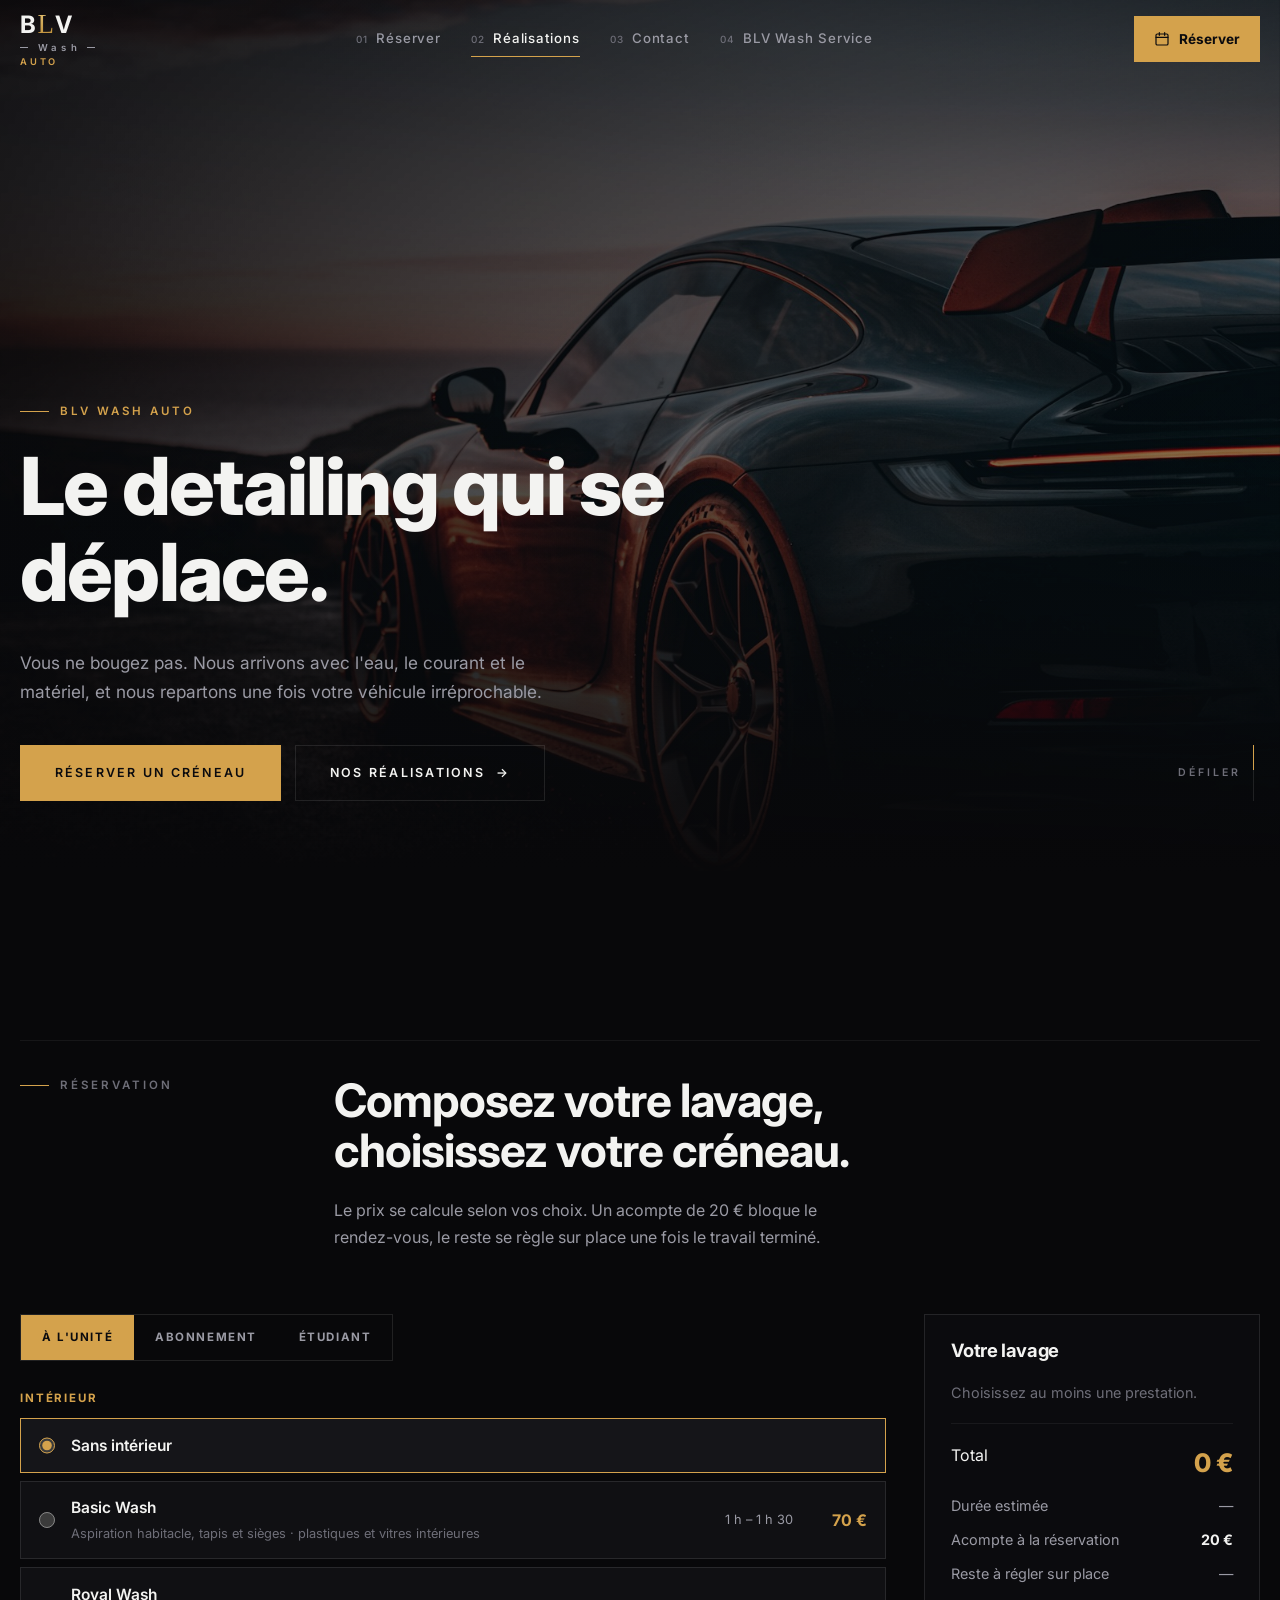
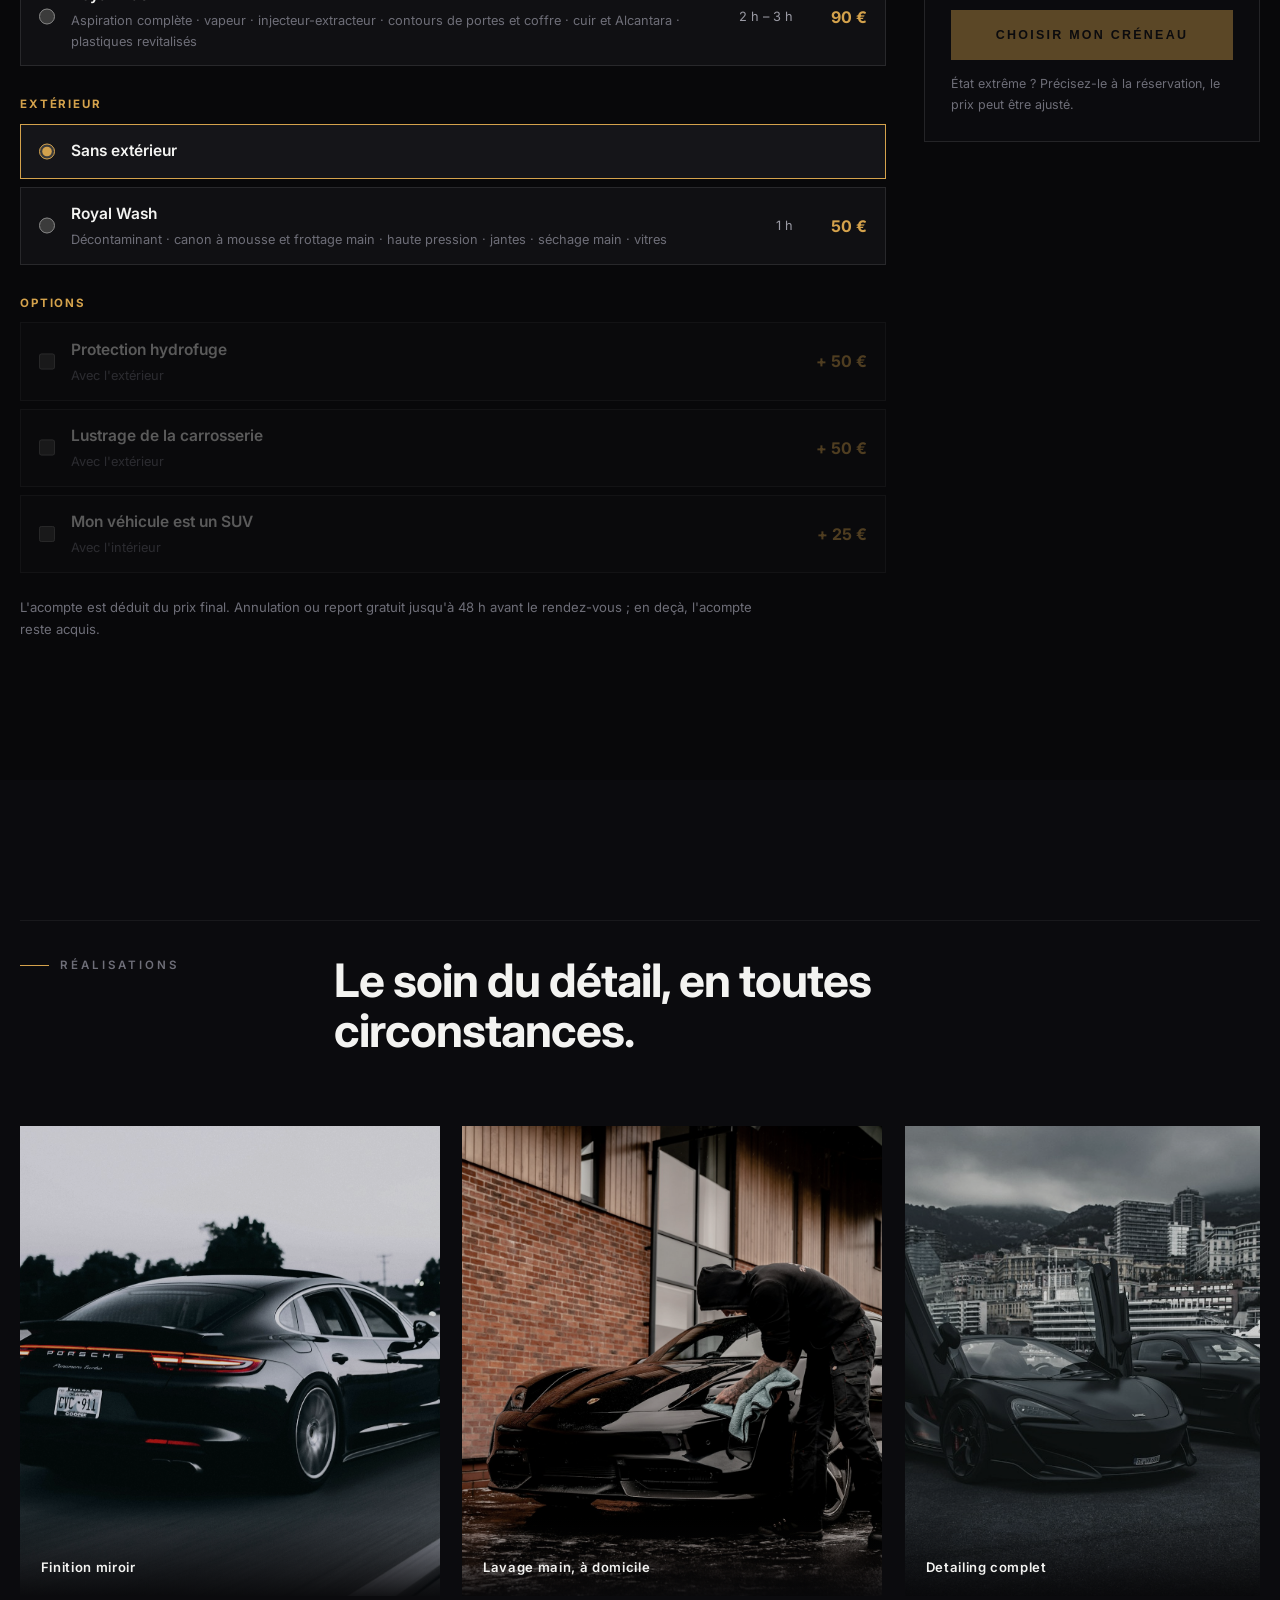
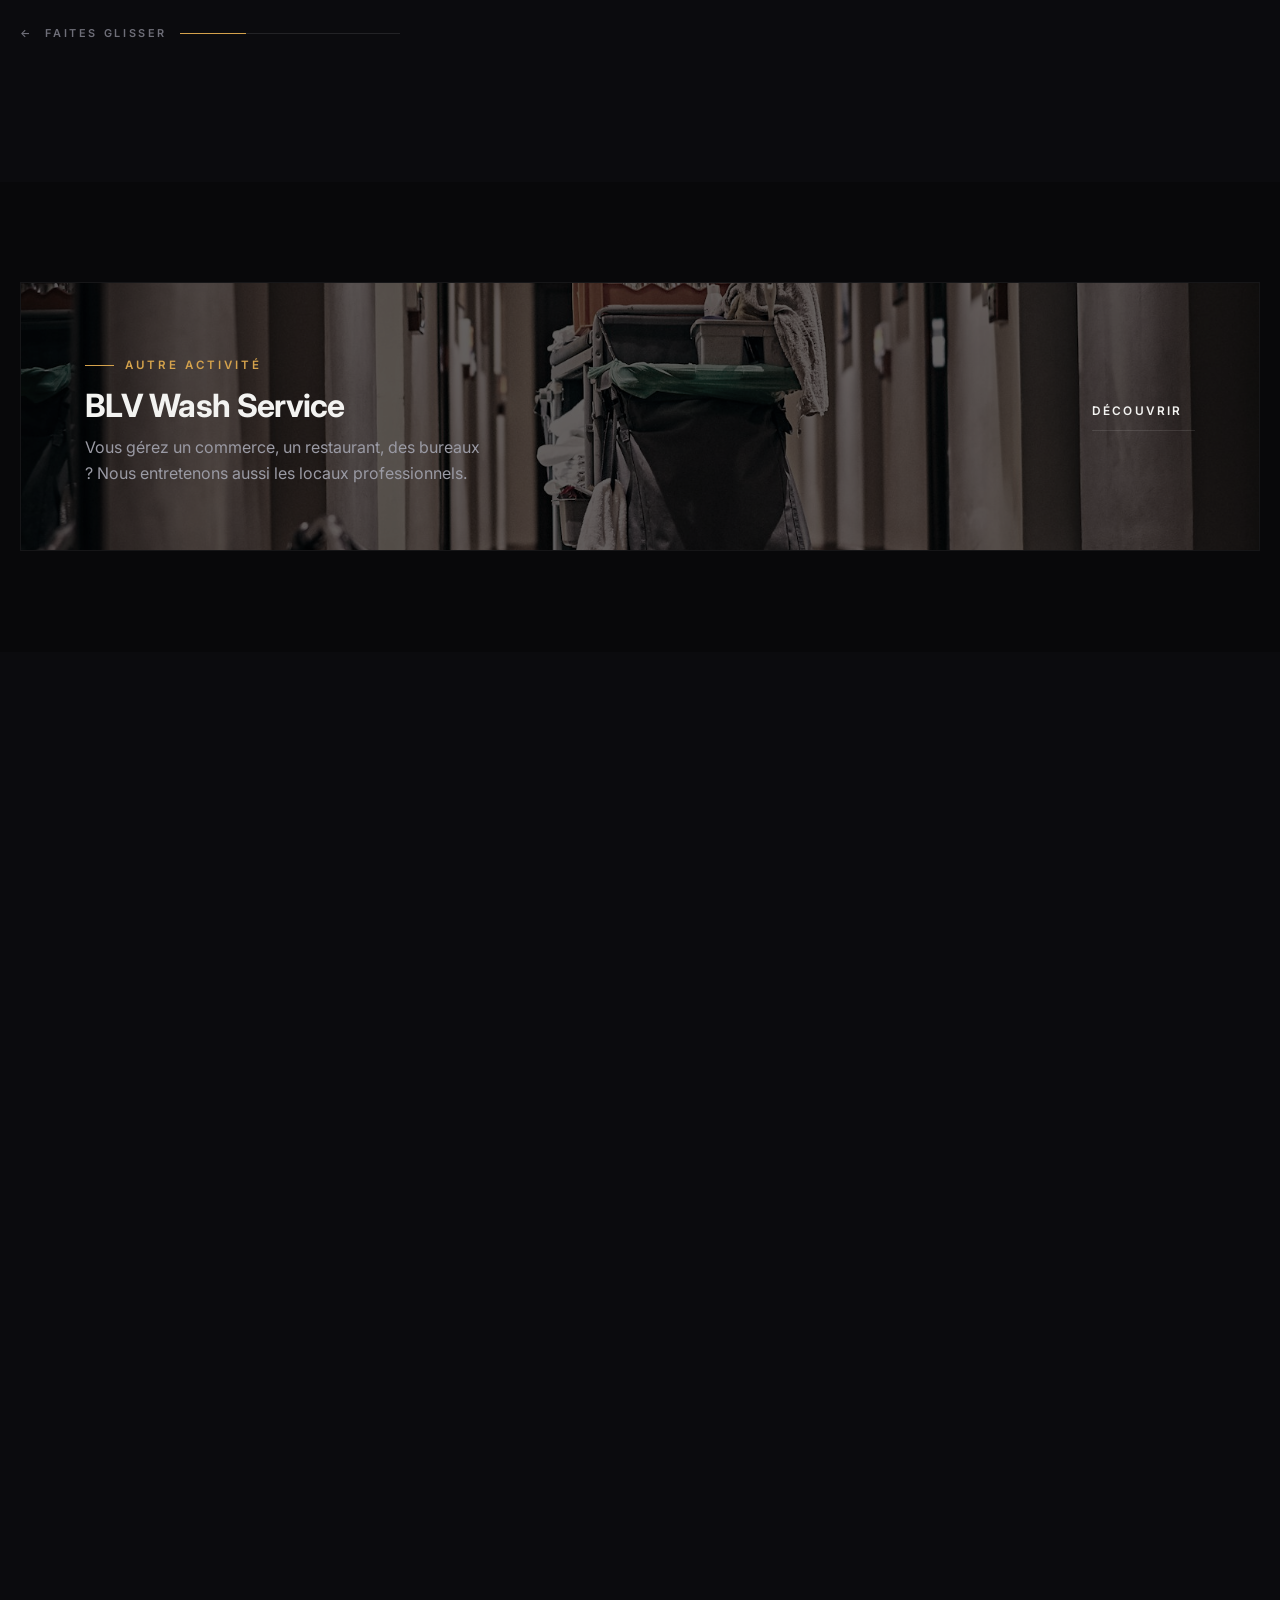
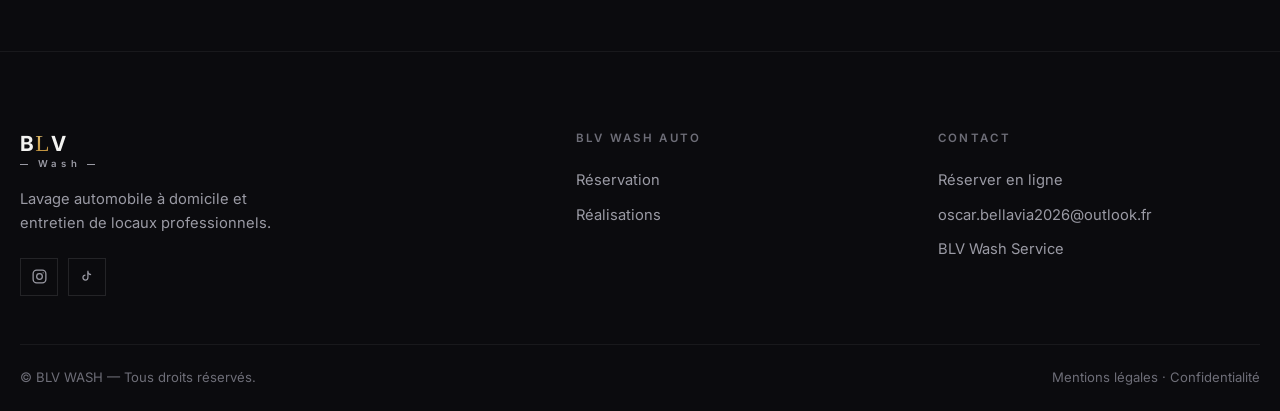
==== commit 43e96487: "Reservation : tarifs du flyer, lignes simples sans images - Prix et durees alignes sur le flyer : Ba" ====
--- a/auto.html
+++ b/auto.html
@@ -6,7 +6,7 @@
   <meta name="theme-color" content="#08080a">
   <meta name="color-scheme" content="dark">
   <title>BLV Wash Auto — Detailing automobile à domicile</title>
-  <meta name="description" content="BLV Wash Auto lave et rénove votre véhicule à la main, devant chez vous. Intérieur dès 65 €, extérieur dès 40 €, abonnement 85 € / mois. Moselle, Meurthe-et-Moselle et Luxembourg.">
+  <meta name="description" content="BLV Wash Auto lave et rénove votre véhicule à la main, devant chez vous. Intérieur dès 70 €, extérieur dès 50 €, abonnement 90 € / mois, tarif étudiant. Moselle, Meurthe-et-Moselle et Luxembourg.">
   <meta property="og:title" content="BLV Wash Auto — Detailing automobile à domicile">
   <meta property="og:description" content="Le detailing qui se déplace. Nous intervenons chez vous, sur votre place de parking.">
   <meta property="og:type" content="website">
@@ -98,96 +98,45 @@
         <div class="booker reveal" id="booker" data-deposit="20">
           <form class="booker__choices" id="booker-form" novalidate>
             <div class="bmode" role="radiogroup" aria-label="Type de prestation">
-              <label><input type="radio" name="mode" value="unit" checked><span>Lavage à l'unité</span></label>
-              <label><input type="radio" name="mode" value="abo"><span>Abonnement mensuel</span></label>
-            </div>
-
-            <div class="bunit" id="bk-unit">
+              <label><input type="radio" name="mode" value="unit" checked><span>À l'unité</span></label>
+              <label><input type="radio" name="mode" value="abo"><span>Abonnement</span></label>
+              <label><input type="radio" name="mode" value="etu"><span>Étudiant</span></label>
+            </div>
+
+            <!-- À l'unité : tarifs du flyer. data-price en euros, data-min en minutes. -->
+            <div class="bpanel" id="bk-unit">
               <fieldset class="bgroup">
-                <legend><span>1</span>Intérieur</legend>
-                <div class="bopts">
-              <label class="bopt bopt--none">
-                <input type="radio" name="int" value="" checked>
-                <span class="bopt__card"><span class="bopt__body"><strong>Sans intérieur</strong></span></span>
+                <legend>Intérieur</legend>
+                <label class="brow"><input type="radio" name="int" value="" checked><span class="brow__name">Sans intérieur</span></label>
+                <label class="brow"><input type="radio" name="int" value="basic" data-label="Intérieur Basic Wash" data-price="70" data-min="90"><span class="brow__name">Basic Wash<small>Aspiration habitacle, tapis et sièges · plastiques et vitres intérieures</small></span><span class="brow__time">1 h – 1 h 30</span><span class="brow__price">70 €</span></label>
+                <label class="brow"><input type="radio" name="int" value="royal" data-label="Intérieur Royal Wash" data-price="90" data-min="180"><span class="brow__name">Royal Wash<small>Aspiration complète · vapeur · injecteur-extracteur · contours de portes et coffre · cuir et Alcantara · plastiques revitalisés</small></span><span class="brow__time">2 h – 3 h</span><span class="brow__price">90 €</span></label>
+              </fieldset>
+
+              <fieldset class="bgroup">
+                <legend>Extérieur</legend>
+                <label class="brow"><input type="radio" name="ext" value="" checked><span class="brow__name">Sans extérieur</span></label>
+                <label class="brow"><input type="radio" name="ext" value="royal" data-label="Extérieur Royal Wash" data-price="50" data-min="60"><span class="brow__name">Royal Wash<small>Décontaminant · canon à mousse et frottage main · haute pression · jantes · séchage main · vitres</small></span><span class="brow__time">1 h</span><span class="brow__price">50 €</span></label>
+              </fieldset>
+
+              <fieldset class="bgroup">
+                <legend>Options</legend>
+                <label class="brow" data-needs="ext"><input type="checkbox" name="opt" value="hydrofuge" data-label="Protection hydrofuge" data-price="50" data-min="30"><span class="brow__name">Protection hydrofuge<small>Avec l'extérieur</small></span><span class="brow__price">+ 50 €</span></label>
+                <label class="brow" data-needs="ext"><input type="checkbox" name="opt" value="lustrage" data-label="Lustrage de la carrosserie" data-price="50" data-min="30"><span class="brow__name">Lustrage de la carrosserie<small>Avec l'extérieur</small></span><span class="brow__price">+ 50 €</span></label>
+                <label class="brow" data-needs="int"><input type="checkbox" name="opt" value="suv" data-label="Supplément SUV" data-price="25" data-min="0"><span class="brow__name">Mon véhicule est un SUV<small>Avec l'intérieur</small></span><span class="brow__price">+ 25 €</span></label>
+              </fieldset>
+            </div>
+
+            <div class="bpanel" id="bk-abo" hidden>
+              <p class="bnote"><strong>90 € / mois</strong>, engagement six mois. Chaque mois : un Basic intérieur et un Royal extérieur. Sur les six mois : 3 lustrages extérieurs et 1 protection hydrofuge. Vous réservez ici le premier passage.</p>
+            </div>
+
+            <div class="bpanel" id="bk-etu" hidden>
+              <p class="bnote"><strong>Intérieur + extérieur à 70 €</strong>, ou <strong>60 € par voiture à partir de 3 voitures</strong>. Carte étudiante demandée sur place.</p>
+              <label class="bcount">Nombre de voitures
+                <select name="cars">
+                  <option>1</option><option>2</option><option>3</option><option>4</option><option>5</option>
+                </select>
               </label>
-              <label class="bopt">
-                <input type="radio" name="int" value="basic" data-label="Intérieur — Basic Wash" data-price="65" data-min="90">
-                <span class="bopt__card">
-                  <span class="bopt__media"><img src="assets/img/fx-int-basic.jpg" alt="Habitacle d'une berline après aspiration" loading="lazy"></span>
-                  <span class="bopt__body">
-                    <span class="bopt__head"><strong>Basic Wash</strong><span class="bopt__price">65 €</span></span>
-                    <span class="bopt__time"><svg viewBox="0 0 24 24" fill="none" stroke="currentColor" stroke-width="1.8" stroke-linecap="round" aria-hidden="true"><circle cx="12" cy="12" r="9"/><path d="M12 7v5l3 2"/></svg>1 h à 1 h 30</span>
-                    <ul class="bopt__list"><li>Aspiration de l'habitacle, des tapis et des sièges</li><li>Dépoussiérage et nettoyage des plastiques</li><li>Vitres intérieures</li></ul>
-                  </span>
-                </span>
-              </label>
-              <label class="bopt">
-                <input type="radio" name="int" value="royal" data-label="Intérieur — Royal Wash" data-price="95" data-min="180">
-                <span class="bopt__card">
-                  <span class="bopt__media"><img src="assets/img/fx-int-royal.jpg" alt="Intérieur cuir rénové" loading="lazy"></span>
-                  <span class="bopt__body">
-                    <span class="bopt__head"><strong>Royal Wash</strong><span class="bopt__price">95 €</span></span>
-                    <span class="bopt__time"><svg viewBox="0 0 24 24" fill="none" stroke="currentColor" stroke-width="1.8" stroke-linecap="round" aria-hidden="true"><circle cx="12" cy="12" r="9"/><path d="M12 7v5l3 2"/></svg>2 h à 3 h</span>
-                    <ul class="bopt__list"><li>Nettoyage vapeur de la moquette</li><li>Injecteur-extracteur : moquette, tapis, sièges</li><li>Contours de portes et coffre</li><li>Rénovation du cuir et de l'Alcantara</li></ul>
-                  </span>
-                </span>
-              </label>
-                </div>
-              </fieldset>
-
-              <fieldset class="bgroup">
-                <legend><span>2</span>Extérieur</legend>
-                <div class="bopts">
-              <label class="bopt bopt--none">
-                <input type="radio" name="ext" value="" checked>
-                <span class="bopt__card"><span class="bopt__body"><strong>Sans extérieur</strong></span></span>
-              </label>
-              <label class="bopt">
-                <input type="radio" name="ext" value="royal" data-label="Extérieur — Royal Wash" data-price="40" data-min="60">
-                <span class="bopt__card">
-                  <span class="bopt__media"><img src="assets/img/fx-ext.jpg" alt="Carrosserie lavée au canon à mousse" loading="lazy"></span>
-                  <span class="bopt__body">
-                    <span class="bopt__head"><strong>Royal Wash</strong><span class="bopt__price">40 €</span></span>
-                    <span class="bopt__time"><svg viewBox="0 0 24 24" fill="none" stroke="currentColor" stroke-width="1.8" stroke-linecap="round" aria-hidden="true"><circle cx="12" cy="12" r="9"/><path d="M12 7v5l3 2"/></svg>1 h</span>
-                    <ul class="bopt__list"><li>Décontaminant puis rinçage</li><li>Canon à mousse et frottage à la main</li><li>Jantes nettoyées en détail</li><li>Séchage à la main, vitres extérieures</li></ul>
-                  </span>
-                </span>
-              </label>
-                </div>
-              </fieldset>
-
-              <fieldset class="bgroup" id="bk-extras">
-                <legend><span>3</span>Options carrosserie</legend>
-                <p class="bgroup__hint" id="bk-extras-hint">Disponibles avec l'Extérieur Royal Wash.</p>
-                <div class="bextras">
-              <label class="bextra">
-                <input type="checkbox" name="opt" value="lustrage" data-label="Lustrage de la carrosserie" data-price="20" data-min="30">
-                <span><strong>Lustrage de la carrosserie</strong><small>Brillance ravivée, micro-rayures atténuées</small></span>
-                <b>+ 20 €</b>
-              </label>
-              <label class="bextra">
-                <input type="checkbox" name="opt" value="hydrofuge" data-label="Protection hydrofuge" data-price="70" data-min="30">
-                <span><strong>Protection hydrofuge</strong><small>L'eau perle, la saleté accroche moins pendant des mois</small></span>
-                <b>+ 70 €</b>
-              </label>
-                </div>
-              </fieldset>
-            </div>
-
-            <div class="babo" id="bk-abo" hidden>
-              <div class="babo__card">
-                <img src="assets/img/fx-abo.jpg" alt="Berline de luxe entretenue chaque mois" loading="lazy">
-                <div>
-                  <h3>Abonnement — 85 € / mois</h3>
-                  <ul class="bopt__list">
-                    <li>Chaque mois : Basic intérieur et Royal extérieur</li>
-                    <li>Premier passage : Royal intérieur et extérieur à 100 €</li>
-                    <li>Créneau réservé d'un mois sur l'autre</li>
-                    <li>Engagement six mois</li>
-                  </ul>
-                  <p class="bgroup__hint">Vous réservez ici le premier passage.</p>
-                </div>
-              </div>
             </div>
           </form>
 
@@ -199,13 +148,13 @@
             <div class="bsum__row bsum__deposit"><span>Acompte à la réservation</span><strong id="bk-deposit">20 €</strong></div>
             <div class="bsum__row"><span>Reste à régler sur place</span><span id="bk-rest">—</span></div>
             <button type="button" class="btn btn--primary btn--block" id="bk-go" disabled>Choisir mon créneau</button>
-            <p class="bsum__note">Très gros véhicule ou état extrême ? Précisez-le à la réservation, le prix peut être ajusté.</p>
+            <p class="bsum__note">État extrême ? Précisez-le à la réservation, le prix peut être ajusté.</p>
           </aside>
         </div>
 
         <div class="bslot" id="bk-slot" hidden>
           <div class="bslot__head">
-            <h3><span>4</span>Votre créneau</h3>
+            <h3>Votre créneau</h3>
             <button type="button" class="bslot__back" id="bk-back">← Modifier mes choix</button>
           </div>
           <div class="booking" id="booking" data-cal-link="" data-cal-origin="https://cal.com">
@@ -317,6 +266,7 @@
                   <option value="" disabled selected>Choisir…</option>
                   <option>Lavage à l'unité</option>
                   <option>Abonnement</option>
+                  <option>Tarif étudiant</option>
                   <option>Flotte / plusieurs véhicules</option>
                   <option>Question</option>
                   <option>Autre</option>
--- a/css/style.css
+++ b/css/style.css
@@ -1028,7 +1028,7 @@
   gap: clamp(1.5rem, 3vw, 2.5rem);
   align-items: start;
 }
-.booker__choices { display: flex; flex-direction: column; gap: 2.2rem; min-width: 0; }
+.booker__choices { display: flex; flex-direction: column; gap: 1.8rem; min-width: 0; }
 
 /* Unité / abonnement */
 .bmode { display: inline-flex; border: 1px solid var(--border); align-self: flex-start; }
@@ -1048,90 +1048,41 @@
 .bmode input:focus-visible + span { outline: 2px solid var(--accent); outline-offset: 2px; }
 
 .booker [hidden] { display: none !important; }
-.bunit { display: flex; flex-direction: column; gap: 2.2rem; }
-.bgroup { border: 0; min-width: 0; }
-.bgroup legend,
-.bslot__head h3 {
-  display: flex;
-  align-items: center;
-  gap: 0.75rem;
-  font-size: 1.1rem;
+.bpanel { display: flex; flex-direction: column; gap: 1.8rem; }
+.bgroup { border: 0; min-width: 0; display: flex; flex-direction: column; gap: 0.5rem; }
+.bgroup legend {
+  font-size: 0.72rem;
   font-weight: 700;
-  margin-bottom: 1rem;
-}
-.bgroup legend span,
-.bslot__head h3 span {
-  display: grid;
-  place-items: center;
-  width: 1.8rem;
-  height: 1.8rem;
-  border-radius: 50%;
-  border: 1px solid var(--accent);
+  letter-spacing: 0.16em;
+  text-transform: uppercase;
   color: var(--accent);
-  font-size: 0.78rem;
-}
-.bgroup__hint { font-size: 0.85rem; color: var(--text-dim); margin: -0.4rem 0 0.9rem; }
-.bgroup.is-off .bextras { opacity: 0.35; pointer-events: none; }
-
-/* Cartes de choix */
-.bopts { display: grid; grid-template-columns: repeat(auto-fit, minmax(15rem, 1fr)); gap: 1rem; }
-.bopt { cursor: pointer; display: flex; }
-.bopt input { position: absolute; opacity: 0; pointer-events: none; }
-.bopt__card {
-  display: flex;
-  flex-direction: column;
-  width: 100%;
-  border: 1px solid var(--border);
-  background: var(--ink-850);
-  transition: border-color 0.3s, background 0.3s, transform 0.4s var(--ease);
-}
-.bopt:hover .bopt__card { border-color: rgba(212, 162, 76, 0.35); }
-.bopt input:checked + .bopt__card { border-color: var(--accent); background: var(--ink-800); box-shadow: inset 0 0 0 1px var(--accent); }
-.bopt input:focus-visible + .bopt__card { outline: 2px solid var(--accent); outline-offset: 3px; }
-.bopt__media { aspect-ratio: 16 / 8; overflow: hidden; }
-.bopt__media img { width: 100%; height: 100%; object-fit: cover; filter: grayscale(0.6) brightness(0.7); transition: filter 0.4s; }
-.bopt input:checked + .bopt__card img { filter: grayscale(0) brightness(0.85); }
-.bopt__body { display: flex; flex-direction: column; gap: 0.5rem; padding: 1.1rem 1.2rem 1.2rem; }
-.bopt--none { grid-column: 1 / -1; }
-.bopt--none .bopt__card { justify-content: center; }
-.bopt--none .bopt__body { flex-direction: row; align-items: center; padding: 0.85rem 1.2rem; color: var(--text-muted); font-size: 0.92rem; }
-.bopt--none input:checked + .bopt__card { box-shadow: none; }
-.bopt--none input:checked + .bopt__card strong { color: var(--text); }
-.bopt__head { display: flex; justify-content: space-between; align-items: baseline; gap: 1rem; }
-.bopt__head strong { font-size: 1.08rem; }
-.bopt__price { font-size: 1.35rem; font-weight: 800; color: var(--accent); white-space: nowrap; }
-.bopt__time { display: flex; align-items: center; gap: 0.4rem; font-size: 0.72rem; letter-spacing: 0.14em; text-transform: uppercase; color: var(--text-dim); }
-.bopt__time svg { width: 13px; height: 13px; }
-.bopt__list { list-style: none; }
-.bopt__list li { position: relative; padding: 0.22rem 0 0.22rem 1rem; font-size: 0.86rem; color: var(--text-muted); }
-.bopt__list li::before { content: "–"; position: absolute; left: 0; color: var(--accent); }
-
-/* Options */
-.bextras { display: flex; flex-direction: column; gap: 0.7rem; transition: opacity 0.3s; }
-.bextra {
+  margin-bottom: 0.6rem;
+}
+
+/* Une ligne par prestation */
+.brow {
   display: flex;
   align-items: center;
   gap: 1rem;
-  padding: 1rem 1.2rem;
+  padding: 0.85rem 1.1rem;
   border: 1px solid var(--border);
   background: var(--ink-850);
   cursor: pointer;
-  transition: border-color 0.3s;
-}
-.bextra:hover { border-color: rgba(212, 162, 76, 0.35); }
-.bextra:has(input:checked) { border-color: var(--accent); }
-.bextra input { width: 1.1rem; height: 1.1rem; accent-color: var(--accent); flex: none; }
-.bextra span { flex: 1; display: flex; flex-direction: column; }
-.bextra strong { font-size: 0.98rem; }
-.bextra small { font-size: 0.84rem; color: var(--text-muted); }
-.bextra b { color: var(--accent); white-space: nowrap; }
-
-/* Abonnement */
-.babo__card { display: grid; grid-template-columns: 0.9fr 1.1fr; border: 1px solid var(--accent); background: var(--ink-850); }
-.babo__card img { width: 100%; height: 100%; min-height: 14rem; object-fit: cover; filter: grayscale(0.3) brightness(0.8); }
-.babo__card > div { padding: 1.6rem 1.6rem 1.4rem; }
-.babo__card h3 { font-size: 1.25rem; margin-bottom: 0.8rem; }
-.babo__card .bgroup__hint { margin: 0.9rem 0 0; }
+  transition: border-color 0.25s, background 0.25s, opacity 0.25s;
+}
+.brow:hover { border-color: rgba(212, 162, 76, 0.35); }
+.brow:has(input:checked) { border-color: var(--accent); background: var(--ink-800); }
+.brow input { width: 1.05rem; height: 1.05rem; accent-color: var(--accent); flex: none; margin: 0; }
+.brow__name { flex: 1; display: flex; flex-direction: column; font-weight: 600; font-size: 0.97rem; min-width: 0; }
+.brow__name small { font-weight: 400; font-size: 0.8rem; color: var(--text-dim); margin-top: 0.15rem; }
+.brow__time { font-size: 0.8rem; color: var(--text-muted); white-space: nowrap; }
+.brow__price { font-weight: 700; color: var(--accent); white-space: nowrap; min-width: 3.6rem; text-align: right; }
+.brow.is-off { opacity: 0.35; pointer-events: none; }
+
+.bnote { padding: 1.1rem 1.2rem; border: 1px solid var(--border); background: var(--ink-850); color: var(--text-muted); font-size: 0.94rem; }
+.bnote strong { color: var(--text); }
+.bcount { display: flex; align-items: center; justify-content: space-between; gap: 1rem; padding: 0.85rem 1.1rem; border: 1px solid var(--border); background: var(--ink-850); font-weight: 600; font-size: 0.95rem; }
+.bcount select { background: var(--ink-700); color: var(--text); border: 1px solid var(--border); padding: 0.4rem 0.7rem; font: inherit; }
 
 /* Récapitulatif */
 .booker__summary {
@@ -1157,7 +1108,7 @@
 /* Étape créneau */
 .bslot { margin-top: 2.5rem; }
 .bslot__head { display: flex; justify-content: space-between; align-items: center; gap: 1rem; flex-wrap: wrap; }
-.bslot__head h3 { margin-bottom: 0; }
+.bslot__head h3 { font-size: 1.1rem; margin-bottom: 0; }
 .bslot__back { background: none; border: 0; color: var(--accent); font: inherit; font-size: 0.85rem; cursor: pointer; }
 .bslot__back:hover { text-decoration: underline; }
 .booking { margin-top: 1rem; min-height: 18rem; border: 1px solid var(--border); background: var(--ink-850); overflow: hidden; }
@@ -1182,8 +1133,11 @@
   .booker__summary { position: static; }
 }
 @media (max-width: 620px) {
-  .babo__card { grid-template-columns: 1fr; }
-  .babo__card img { min-height: 10rem; max-height: 12rem; }
+  .brow { display: grid; grid-template-columns: auto 1fr auto; gap: 0.2rem 0.8rem; }
+  .brow input { grid-row: 1 / span 2; align-self: center; }
+  .brow__name { grid-column: 2; }
+  .brow__price { grid-column: 3; grid-row: 1; min-width: 0; }
+  .brow__time { grid-column: 2; grid-row: 2; }
   .bmode { align-self: stretch; }
   .bmode label { flex: 1; text-align: center; }
   .bmode span { padding-inline: 0.6rem; }
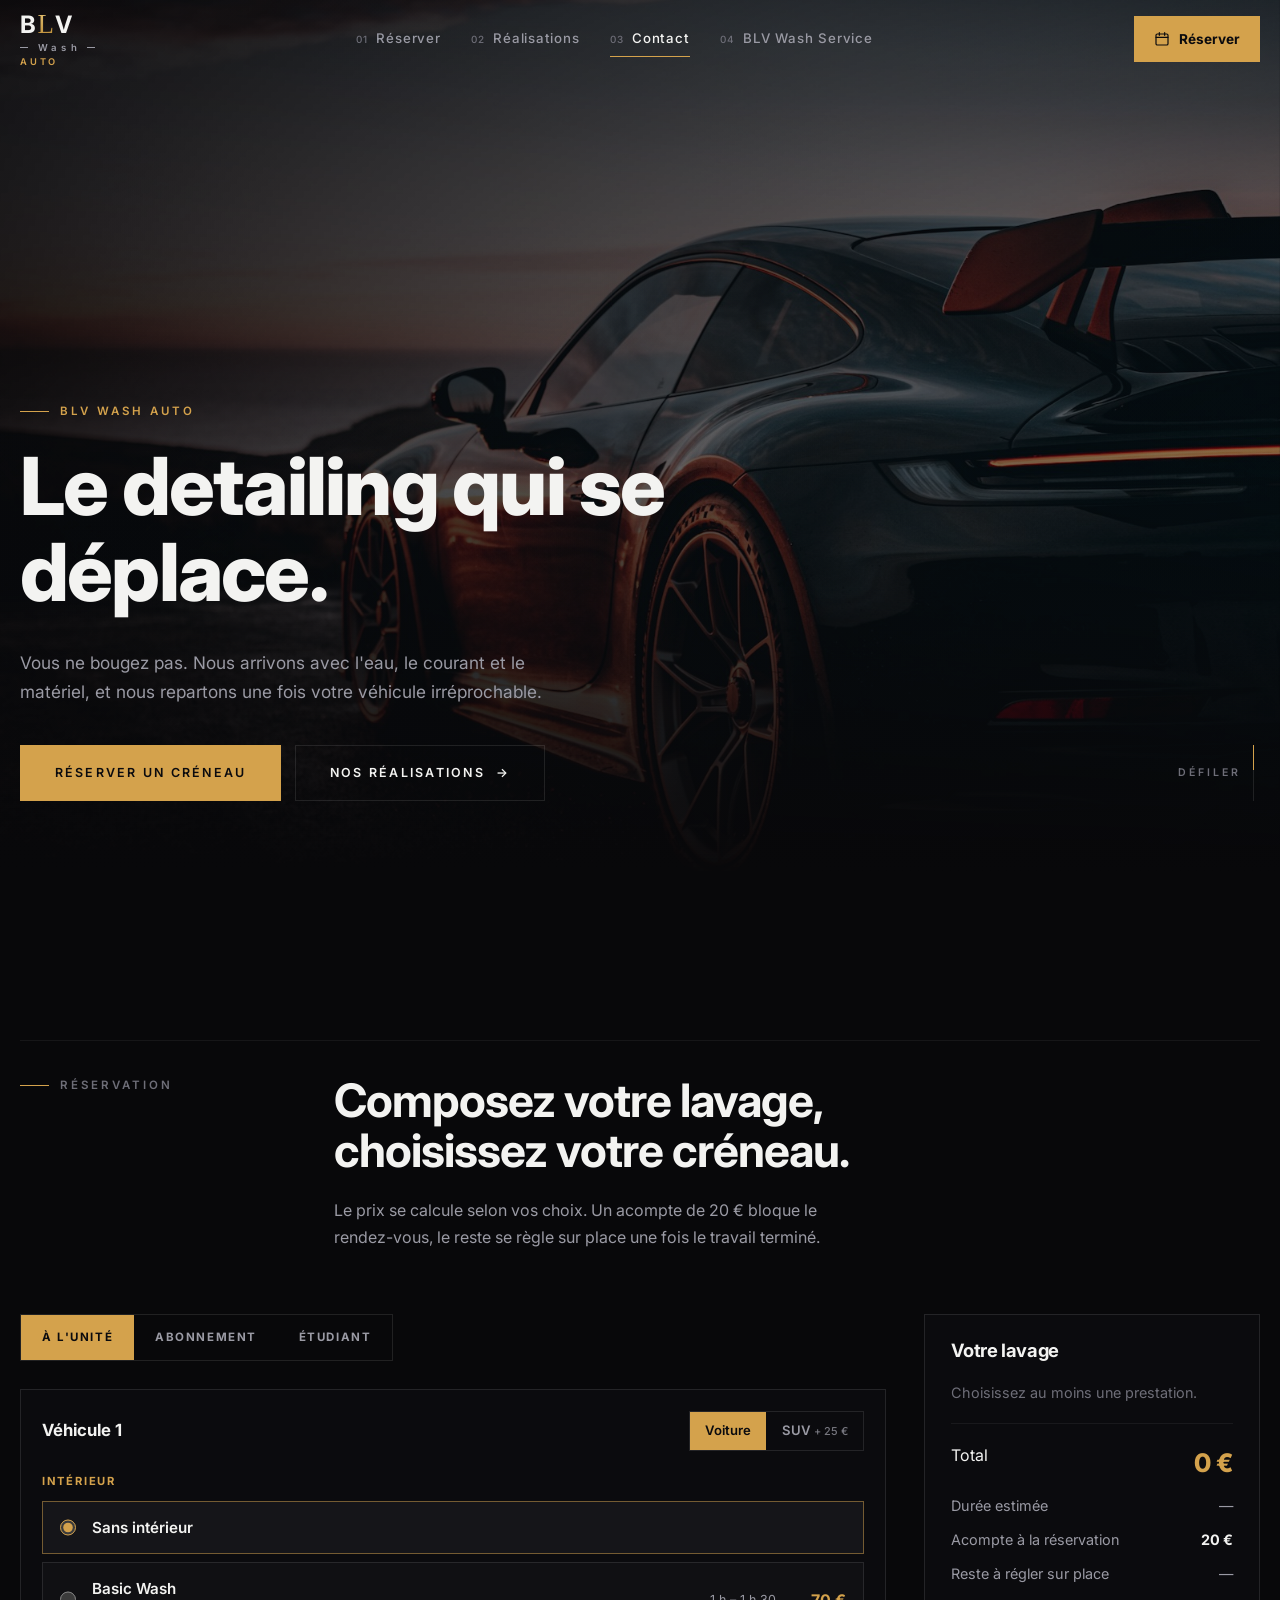
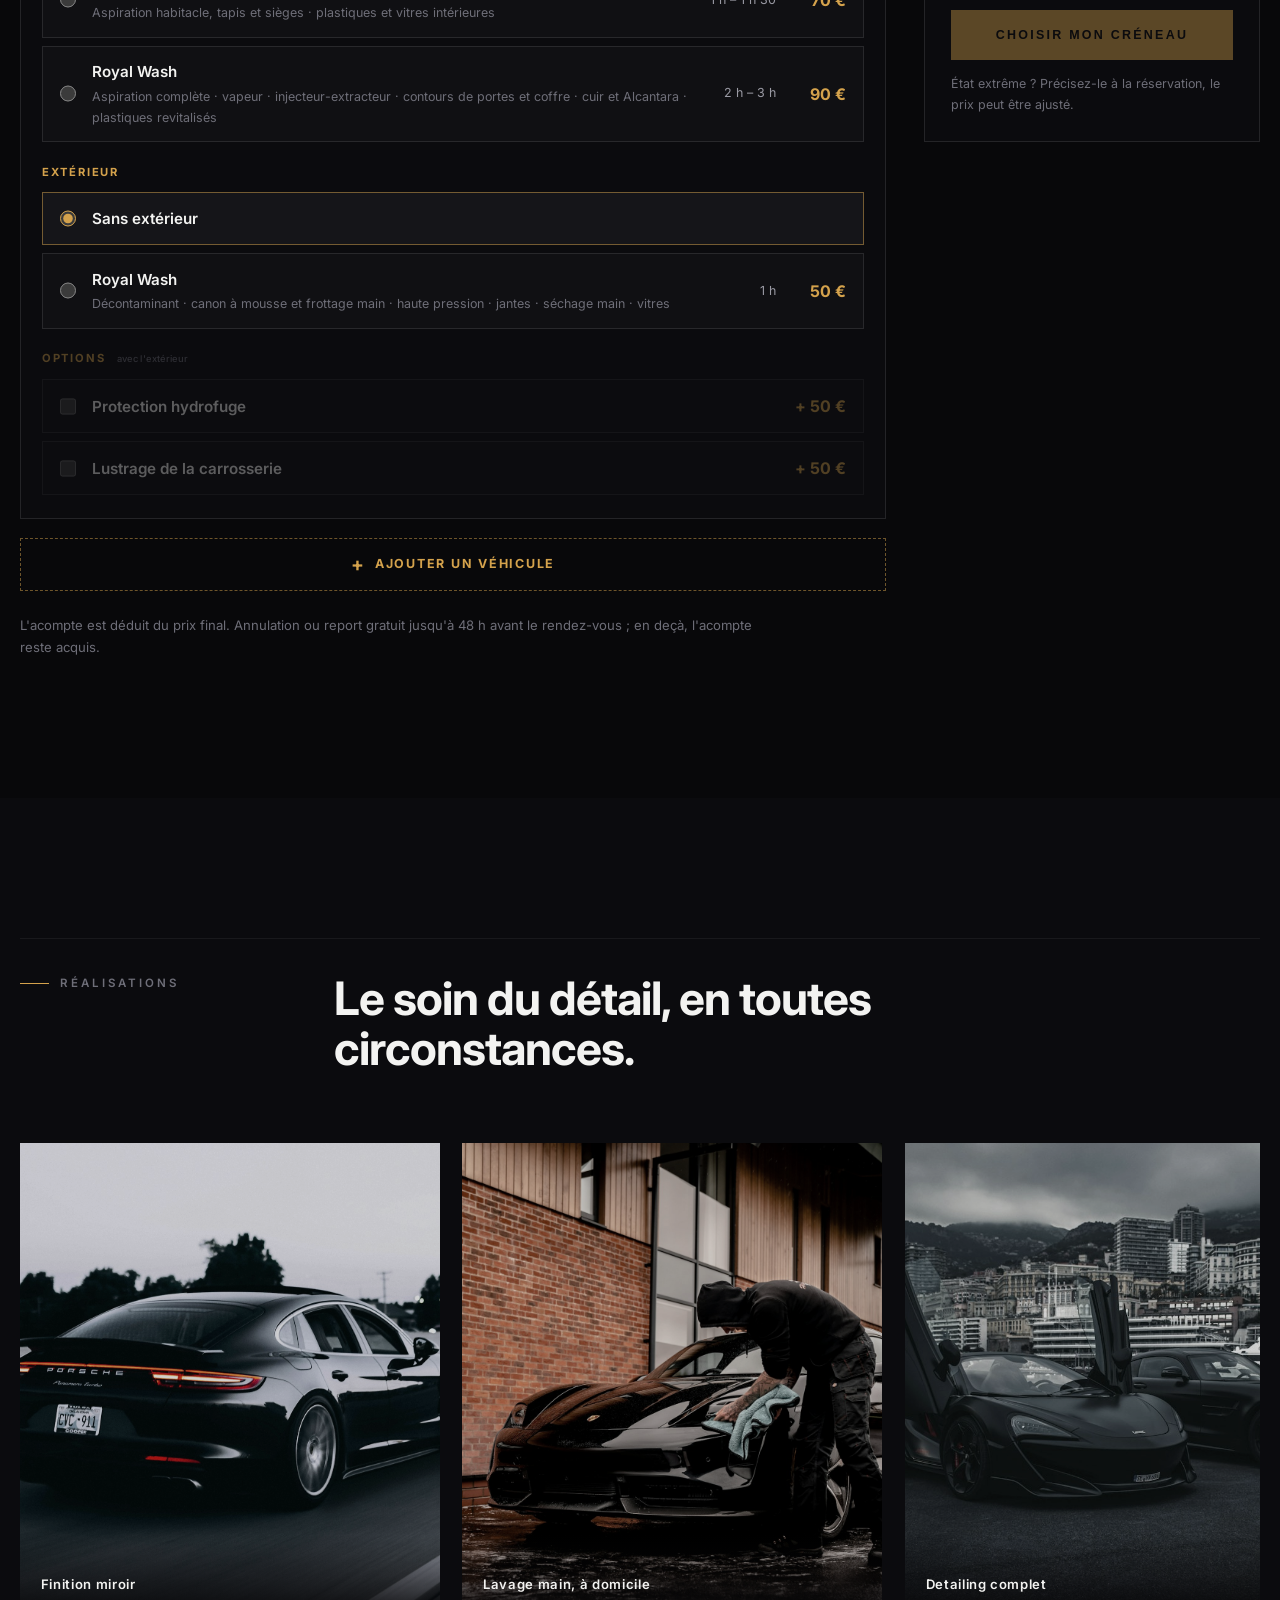
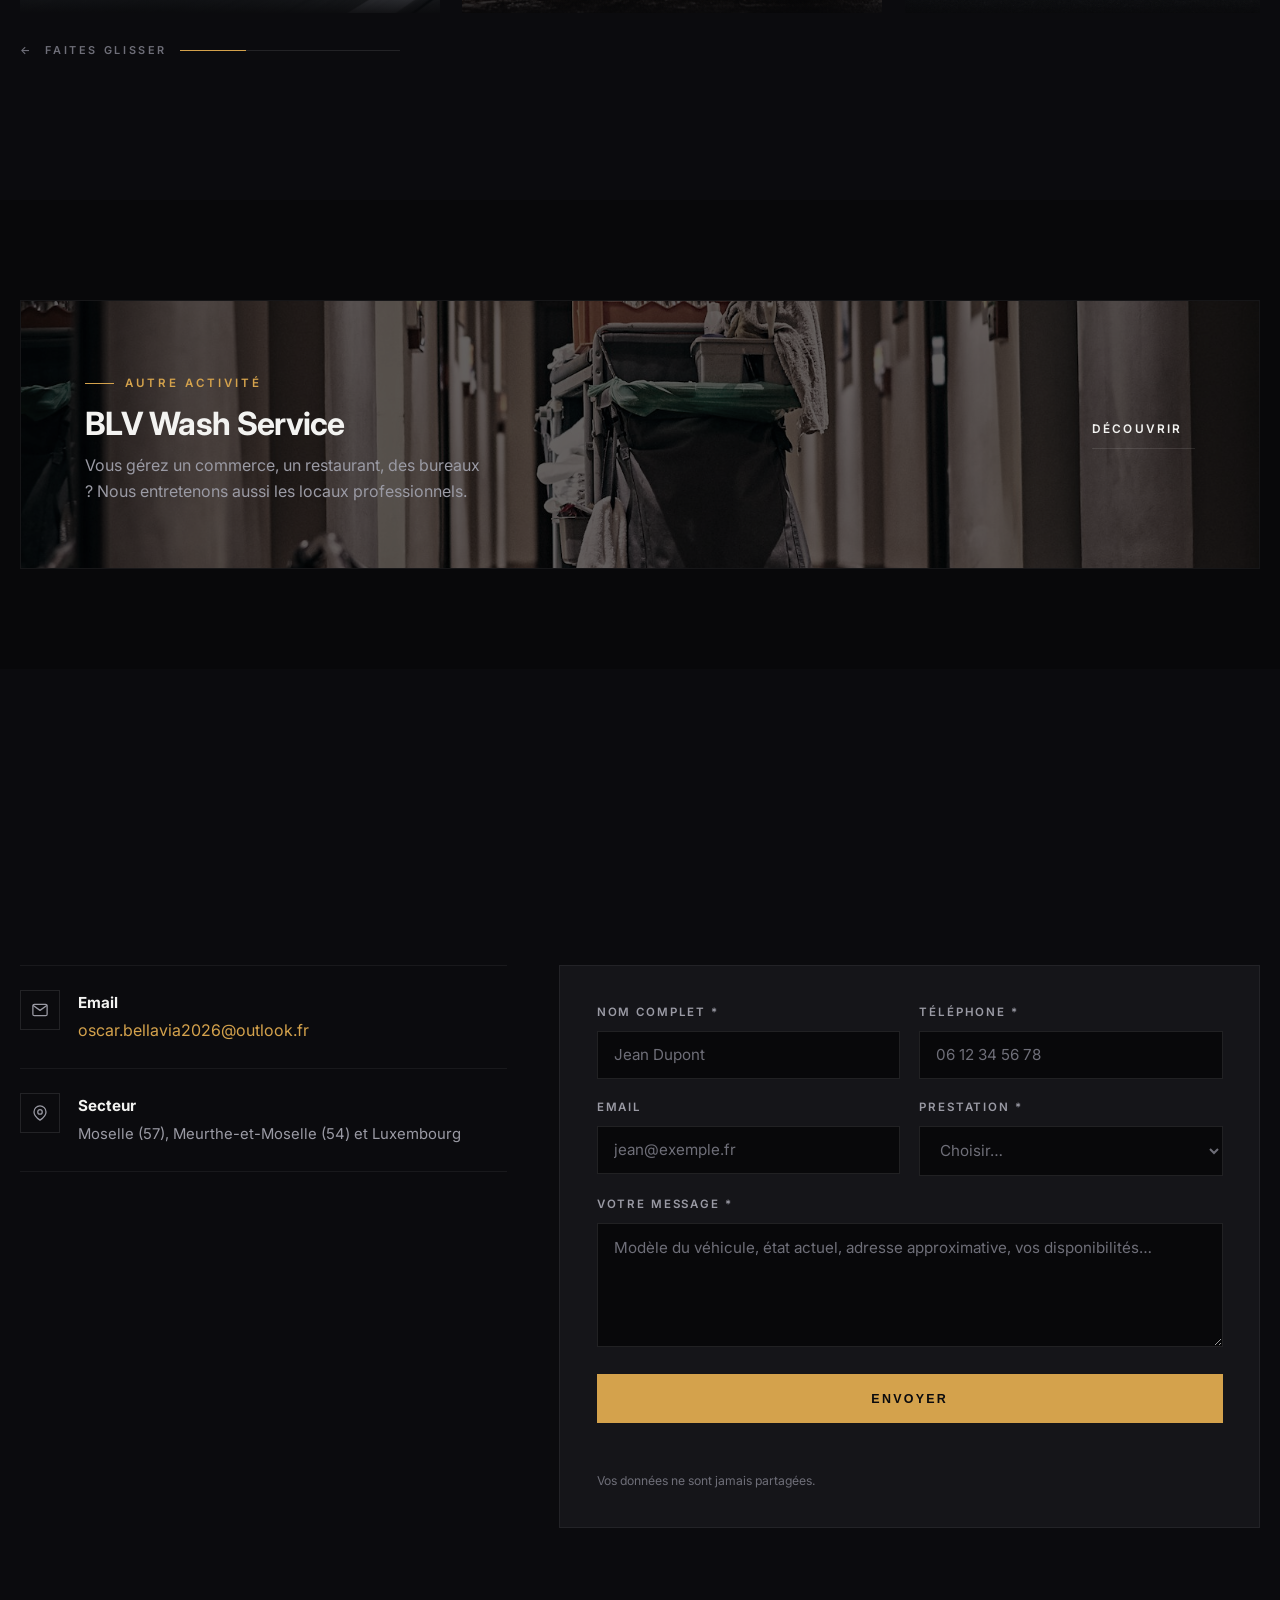
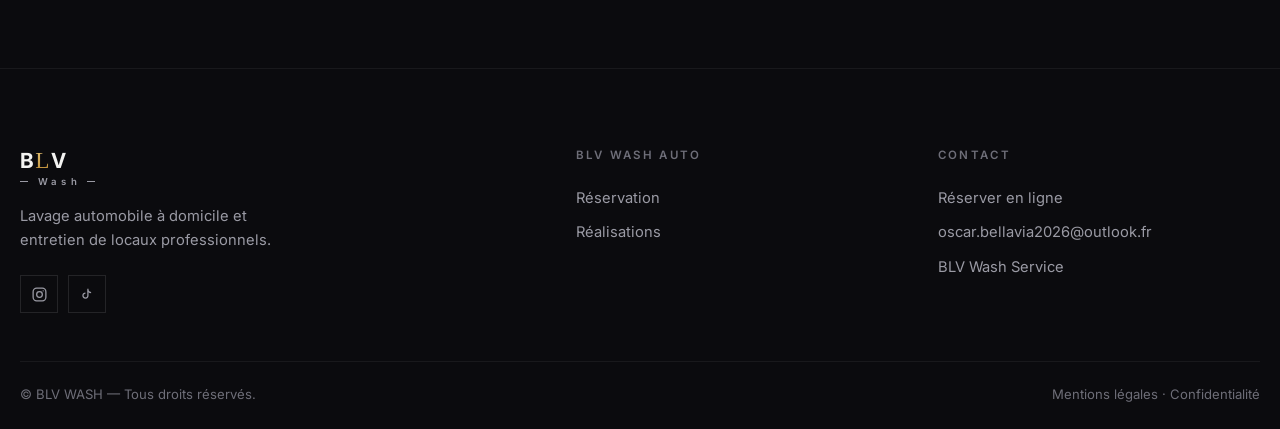
==== commit da8679a7: "Reservation : plusieurs vehicules, effets au clic, abonnement lisible - A l'unite, le client ajoute " ====
--- a/auto.html
+++ b/auto.html
@@ -103,42 +103,80 @@
               <label><input type="radio" name="mode" value="etu"><span>Étudiant</span></label>
             </div>
 
-            <!-- À l'unité : tarifs du flyer. data-price en euros, data-min en minutes. -->
+            <!-- À l'unité : un bloc par véhicule, cloné depuis le modèle plus bas. -->
             <div class="bpanel" id="bk-unit">
-              <fieldset class="bgroup">
-                <legend>Intérieur</legend>
-                <label class="brow"><input type="radio" name="int" value="" checked><span class="brow__name">Sans intérieur</span></label>
-                <label class="brow"><input type="radio" name="int" value="basic" data-label="Intérieur Basic Wash" data-price="70" data-min="90"><span class="brow__name">Basic Wash<small>Aspiration habitacle, tapis et sièges · plastiques et vitres intérieures</small></span><span class="brow__time">1 h – 1 h 30</span><span class="brow__price">70 €</span></label>
-                <label class="brow"><input type="radio" name="int" value="royal" data-label="Intérieur Royal Wash" data-price="90" data-min="180"><span class="brow__name">Royal Wash<small>Aspiration complète · vapeur · injecteur-extracteur · contours de portes et coffre · cuir et Alcantara · plastiques revitalisés</small></span><span class="brow__time">2 h – 3 h</span><span class="brow__price">90 €</span></label>
-              </fieldset>
-
-              <fieldset class="bgroup">
-                <legend>Extérieur</legend>
-                <label class="brow"><input type="radio" name="ext" value="" checked><span class="brow__name">Sans extérieur</span></label>
-                <label class="brow"><input type="radio" name="ext" value="royal" data-label="Extérieur Royal Wash" data-price="50" data-min="60"><span class="brow__name">Royal Wash<small>Décontaminant · canon à mousse et frottage main · haute pression · jantes · séchage main · vitres</small></span><span class="brow__time">1 h</span><span class="brow__price">50 €</span></label>
-              </fieldset>
-
-              <fieldset class="bgroup">
-                <legend>Options</legend>
-                <label class="brow" data-needs="ext"><input type="checkbox" name="opt" value="hydrofuge" data-label="Protection hydrofuge" data-price="50" data-min="30"><span class="brow__name">Protection hydrofuge<small>Avec l'extérieur</small></span><span class="brow__price">+ 50 €</span></label>
-                <label class="brow" data-needs="ext"><input type="checkbox" name="opt" value="lustrage" data-label="Lustrage de la carrosserie" data-price="50" data-min="30"><span class="brow__name">Lustrage de la carrosserie<small>Avec l'extérieur</small></span><span class="brow__price">+ 50 €</span></label>
-                <label class="brow" data-needs="int"><input type="checkbox" name="opt" value="suv" data-label="Supplément SUV" data-price="25" data-min="0"><span class="brow__name">Mon véhicule est un SUV<small>Avec l'intérieur</small></span><span class="brow__price">+ 25 €</span></label>
-              </fieldset>
+              <div class="bcars" id="bk-cars"></div>
+              <button type="button" class="baddcar" id="bk-addcar">
+                <span aria-hidden="true">+</span> Ajouter un véhicule
+              </button>
             </div>
 
             <div class="bpanel" id="bk-abo" hidden>
-              <p class="bnote"><strong>90 € / mois</strong>, engagement six mois. Chaque mois : un Basic intérieur et un Royal extérieur. Sur les six mois : 3 lustrages extérieurs et 1 protection hydrofuge. Vous réservez ici le premier passage.</p>
+              <div class="babo">
+                <div class="babo__price">90 €<small> / mois</small></div>
+                <ul class="babo__list">
+                  <li>1 nettoyage Basic intérieur et Royal extérieur chaque mois</li>
+                  <li>3 lustrages extérieurs</li>
+                  <li>1 protection hydrofuge</li>
+                </ul>
+                <p class="babo__terms">
+                  Engagement sur six mois. Les lustrages et la protection hydrofuge sont répartis sur la durée de
+                  l'engagement. Vous réservez ici le premier passage ; les suivants sont calés avec vous d'un mois
+                  sur l'autre. L’acompte est déduit du premier mois.
+                </p>
+              </div>
             </div>
 
             <div class="bpanel" id="bk-etu" hidden>
-              <p class="bnote"><strong>Intérieur + extérieur à 70 €</strong>, ou <strong>60 € par voiture à partir de 3 voitures</strong>. Carte étudiante demandée sur place.</p>
-              <label class="bcount">Nombre de voitures
-                <select name="cars">
-                  <option>1</option><option>2</option><option>3</option><option>4</option><option>5</option>
-                </select>
-              </label>
+              <div class="babo">
+                <div class="babo__price">70 €<small> intérieur + extérieur</small></div>
+                <ul class="babo__list">
+                  <li>60 € par voiture à partir de 3 voitures</li>
+                  <li>1 h par voiture</li>
+                </ul>
+                <label class="bcount">Nombre de voitures
+                  <select name="cars">
+                    <option>1</option><option>2</option><option>3</option><option>4</option><option>5</option>
+                  </select>
+                </label>
+                <p class="babo__terms">Carte étudiante demandée sur place.</p>
+              </div>
             </div>
           </form>
+
+          <!-- Modèle d'un véhicule. __i__ est remplacé par le numéro du véhicule.
+               Tarifs du flyer : data-price en euros, data-min en minutes. -->
+          <template id="bk-car-tpl">
+            <div class="bcar" data-car role="group">
+              <div class="bcar__head">
+                <p class="bcar__title">Véhicule <span data-car-num></span></p>
+                <div class="btype" role="radiogroup" aria-label="Type de véhicule">
+                  <label><input type="radio" name="type-__i__" value="voiture" checked><span>Voiture</span></label>
+                  <label><input type="radio" name="type-__i__" value="suv"><span>SUV <small>+ 25 €</small></span></label>
+                </div>
+                <button type="button" class="bcar__remove" data-car-remove aria-label="Retirer ce véhicule">Retirer</button>
+              </div>
+
+              <div class="bgroup">
+                <p class="bgroup__title">Intérieur</p>
+                <label class="brow"><input type="radio" name="int-__i__" value="" checked><span class="brow__name">Sans intérieur</span></label>
+                <label class="brow"><input type="radio" name="int-__i__" value="basic" data-label="Intérieur Basic Wash" data-price="70" data-min="90"><span class="brow__name">Basic Wash<small>Aspiration habitacle, tapis et sièges · plastiques et vitres intérieures</small></span><span class="brow__time">1 h – 1 h 30</span><span class="brow__price">70 €</span></label>
+                <label class="brow"><input type="radio" name="int-__i__" value="royal" data-label="Intérieur Royal Wash" data-price="90" data-min="180"><span class="brow__name">Royal Wash<small>Aspiration complète · vapeur · injecteur-extracteur · contours de portes et coffre · cuir et Alcantara · plastiques revitalisés</small></span><span class="brow__time">2 h – 3 h</span><span class="brow__price">90 €</span></label>
+              </div>
+
+              <div class="bgroup">
+                <p class="bgroup__title">Extérieur</p>
+                <label class="brow"><input type="radio" name="ext-__i__" value="" checked><span class="brow__name">Sans extérieur</span></label>
+                <label class="brow"><input type="radio" name="ext-__i__" value="royal" data-label="Extérieur Royal Wash" data-price="50" data-min="60"><span class="brow__name">Royal Wash<small>Décontaminant · canon à mousse et frottage main · haute pression · jantes · séchage main · vitres</small></span><span class="brow__time">1 h</span><span class="brow__price">50 €</span></label>
+              </div>
+
+              <div class="bgroup" data-needs-ext>
+                <p class="bgroup__title">Options <small>avec l'extérieur</small></p>
+                <label class="brow"><input type="checkbox" name="opt-__i__" value="hydrofuge" data-label="Protection hydrofuge" data-price="50" data-min="30"><span class="brow__name">Protection hydrofuge</span><span class="brow__price">+ 50 €</span></label>
+                <label class="brow"><input type="checkbox" name="opt-__i__" value="lustrage" data-label="Lustrage de la carrosserie" data-price="50" data-min="30"><span class="brow__name">Lustrage de la carrosserie</span><span class="brow__price">+ 50 €</span></label>
+              </div>
+            </div>
+          </template>
 
           <aside class="booker__summary" aria-live="polite">
             <h3>Votre lavage</h3>
--- a/css/style.css
+++ b/css/style.css
@@ -1048,40 +1048,127 @@
 .bmode input:focus-visible + span { outline: 2px solid var(--accent); outline-offset: 2px; }
 
 .booker [hidden] { display: none !important; }
-.bpanel { display: flex; flex-direction: column; gap: 1.8rem; }
-.bgroup { border: 0; min-width: 0; display: flex; flex-direction: column; gap: 0.5rem; }
-.bgroup legend {
-  font-size: 0.72rem;
+.bpanel { display: flex; flex-direction: column; gap: 1.2rem; }
+
+/* Un bloc par véhicule */
+.bcars { display: flex; flex-direction: column; gap: 1.2rem; }
+.bcar {
+  border: 1px solid var(--border);
+  background: var(--ink-900);
+  padding: 1.3rem 1.3rem 1.4rem;
+  min-width: 0;
+  display: flex;
+  flex-direction: column;
+  gap: 1.3rem;
+}
+.bcar.is-new { animation: bcar-in 0.5s var(--ease); }
+@keyframes bcar-in { from { opacity: 0; transform: translateY(14px); } to { opacity: 1; transform: none; } }
+.bcar__head { display: flex; align-items: center; gap: 1rem; flex-wrap: wrap; }
+.bcar__title { font-size: 1.05rem; font-weight: 700; margin-right: auto; }
+.bcar__remove { background: none; border: 0; color: var(--text-dim); font: inherit; font-size: 0.8rem; cursor: pointer; }
+.bcar__remove:hover { color: var(--accent); text-decoration: underline; }
+
+/* Type de véhicule */
+.btype { display: inline-flex; border: 1px solid var(--border); }
+.btype label { cursor: pointer; position: relative; }
+.btype input { position: absolute; opacity: 0; pointer-events: none; }
+.btype span { display: block; padding: 0.5rem 0.95rem; font-size: 0.82rem; font-weight: 600; color: var(--text-muted); transition: background 0.25s, color 0.25s; }
+.btype small { font-weight: 500; opacity: 0.75; }
+.btype input:checked + span { background: var(--accent); color: var(--on-accent); }
+.btype input:focus-visible + span { outline: 2px solid var(--accent); outline-offset: 2px; }
+
+.bgroup { display: flex; flex-direction: column; gap: 0.5rem; transition: opacity 0.3s; }
+.bgroup__title {
+  font-size: 0.7rem;
   font-weight: 700;
   letter-spacing: 0.16em;
   text-transform: uppercase;
   color: var(--accent);
-  margin-bottom: 0.6rem;
-}
+  margin-bottom: 0.2rem;
+}
+.bgroup__title small { letter-spacing: 0.04em; text-transform: none; font-weight: 500; color: var(--text-dim); margin-left: 0.4rem; }
+.bgroup.is-off { opacity: 0.35; }
+.bgroup.is-off .brow { pointer-events: none; }
 
 /* Une ligne par prestation */
 .brow {
+  position: relative;
+  overflow: hidden;
   display: flex;
   align-items: center;
   gap: 1rem;
-  padding: 0.85rem 1.1rem;
+  padding: 0.8rem 1.05rem;
   border: 1px solid var(--border);
   background: var(--ink-850);
   cursor: pointer;
-  transition: border-color 0.25s, background 0.25s, opacity 0.25s;
-}
-.brow:hover { border-color: rgba(212, 162, 76, 0.35); }
-.brow:has(input:checked) { border-color: var(--accent); background: var(--ink-800); }
+  user-select: none;
+  transition: border-color 0.25s, background 0.25s, transform 0.25s var(--ease), box-shadow 0.25s;
+}
+.brow:hover { border-color: rgba(212, 162, 76, 0.45); transform: translateX(4px); }
+.brow:active { transform: scale(0.985); }
+.brow:has(input:checked) {
+  border-color: var(--accent);
+  background: linear-gradient(90deg, rgba(212, 162, 76, 0.12), var(--ink-800) 60%);
+  box-shadow: 0 0 0 1px var(--accent), 0 10px 30px -18px rgba(212, 162, 76, 0.7);
+}
+.brow:has(input[value=""]:checked) { background: var(--ink-800); box-shadow: none; border-color: rgba(212, 162, 76, 0.5); }
 .brow input { width: 1.05rem; height: 1.05rem; accent-color: var(--accent); flex: none; margin: 0; }
-.brow__name { flex: 1; display: flex; flex-direction: column; font-weight: 600; font-size: 0.97rem; min-width: 0; }
-.brow__name small { font-weight: 400; font-size: 0.8rem; color: var(--text-dim); margin-top: 0.15rem; }
-.brow__time { font-size: 0.8rem; color: var(--text-muted); white-space: nowrap; }
-.brow__price { font-weight: 700; color: var(--accent); white-space: nowrap; min-width: 3.6rem; text-align: right; }
-.brow.is-off { opacity: 0.35; pointer-events: none; }
-
-.bnote { padding: 1.1rem 1.2rem; border: 1px solid var(--border); background: var(--ink-850); color: var(--text-muted); font-size: 0.94rem; }
-.bnote strong { color: var(--text); }
-.bcount { display: flex; align-items: center; justify-content: space-between; gap: 1rem; padding: 0.85rem 1.1rem; border: 1px solid var(--border); background: var(--ink-850); font-weight: 600; font-size: 0.95rem; }
+.brow__name { flex: 1; display: flex; flex-direction: column; font-weight: 600; font-size: 0.95rem; min-width: 0; }
+.brow__name small { font-weight: 400; font-size: 0.78rem; color: var(--text-dim); margin-top: 0.15rem; }
+.brow__time { font-size: 0.78rem; color: var(--text-muted); white-space: nowrap; }
+.brow__price { font-weight: 700; color: var(--accent); white-space: nowrap; min-width: 3.4rem; text-align: right; transition: transform 0.3s var(--ease); }
+.brow:hover .brow__price,
+.brow:has(input:checked) .brow__price { transform: scale(1.08); }
+
+/* Effets au clic */
+.is-pop { animation: bpop 0.45s var(--ease); }
+@keyframes bpop { 0% { transform: scale(1); } 35% { transform: scale(1.025); } 100% { transform: scale(1); } }
+.brow.is-pop input { animation: bcheck 0.45s var(--ease); }
+@keyframes bcheck { 0% { transform: scale(0.6); } 60% { transform: scale(1.3); } 100% { transform: scale(1); } }
+.bwave {
+  position: absolute;
+  width: 16px;
+  height: 16px;
+  margin: -8px 0 0 -8px;
+  border-radius: 50%;
+  background: rgba(212, 162, 76, 0.45);
+  pointer-events: none;
+  animation: bwave 0.6s ease-out forwards;
+}
+@keyframes bwave { to { transform: scale(40); opacity: 0; } }
+
+.baddcar {
+  position: relative;
+  overflow: hidden;
+  display: flex;
+  align-items: center;
+  justify-content: center;
+  gap: 0.6rem;
+  padding: 0.95rem;
+  border: 1px dashed rgba(212, 162, 76, 0.5);
+  background: transparent;
+  color: var(--accent);
+  font: inherit;
+  font-size: 0.78rem;
+  font-weight: 700;
+  letter-spacing: 0.14em;
+  text-transform: uppercase;
+  cursor: pointer;
+  transition: background 0.25s, border-color 0.25s;
+}
+.baddcar span { font-size: 1.2rem; line-height: 1; transition: transform 0.35s var(--ease); }
+.baddcar:hover { background: var(--accent-soft); border-color: var(--accent); }
+.baddcar:hover span { transform: rotate(90deg); }
+
+/* Abonnement / étudiant : l'essentiel en grand, les modalités en petit */
+.babo { border: 1px solid var(--accent); background: var(--ink-900); padding: 1.6rem; display: flex; flex-direction: column; gap: 1rem; }
+.babo__price { font-size: clamp(2.2rem, 5vw, 3rem); font-weight: 800; line-height: 1; color: var(--accent); letter-spacing: -0.02em; }
+.babo__price small { font-size: 0.95rem; font-weight: 600; color: var(--text-muted); letter-spacing: 0; }
+.babo__list { list-style: none; display: flex; flex-direction: column; gap: 0.4rem; }
+.babo__list li { position: relative; padding-left: 1.3rem; font-size: 1rem; font-weight: 600; }
+.babo__list li::before { content: "✓"; position: absolute; left: 0; color: var(--accent); }
+.babo__terms { font-size: 0.74rem; line-height: 1.55; color: var(--text-dim); border-top: 1px solid var(--border-soft); padding-top: 0.9rem; }
+.bcount { display: flex; align-items: center; justify-content: space-between; gap: 1rem; padding: 0.8rem 1.05rem; border: 1px solid var(--border); background: var(--ink-850); font-weight: 600; font-size: 0.95rem; }
 .bcount select { background: var(--ink-700); color: var(--text); border: 1px solid var(--border); padding: 0.4rem 0.7rem; font: inherit; }
 
 /* Récapitulatif */
@@ -1097,12 +1184,29 @@
 .bsum__lines li { display: flex; justify-content: space-between; gap: 1rem; padding: 0.3rem 0; font-size: 0.9rem; color: var(--text-muted); }
 .bsum__lines li span:last-child { color: var(--text); white-space: nowrap; }
 .bsum__empty { color: var(--text-dim) !important; }
+.bsum__car { font-size: 0.7rem !important; font-weight: 700; letter-spacing: 0.14em; text-transform: uppercase; color: var(--accent) !important; padding-top: 0.6rem !important; }
+.bsum__car:first-child { padding-top: 0 !important; }
+.bsum__suite, .bsum__suite span { font-size: 0.74rem !important; color: var(--text-dim) !important; }
+.bsum__total strong { display: inline-block; }
+.bsum__total strong.is-bump { animation: bbump 0.5s var(--ease); }
+@keyframes bbump { 0% { transform: scale(1); } 40% { transform: scale(1.18); color: var(--accent-light); } 100% { transform: scale(1); } }
 .bsum__row { display: flex; justify-content: space-between; gap: 1rem; padding: 0.32rem 0; font-size: 0.9rem; color: var(--text-muted); }
 .bsum__total { font-size: 1rem; color: var(--text); }
 .bsum__total strong { font-size: 1.6rem; font-weight: 800; color: var(--accent); }
 .bsum__deposit strong { color: var(--text); }
 .booker__summary .btn { margin-top: 1.2rem; }
 .booker__summary .btn:disabled { opacity: 0.4; cursor: not-allowed; transform: none; }
+.booker__summary .btn { position: relative; overflow: hidden; }
+.booker__summary .btn:not(:disabled)::after {
+  content: "";
+  position: absolute;
+  inset: 0 auto 0 -60%;
+  width: 40%;
+  background: linear-gradient(100deg, transparent, rgba(255, 255, 255, 0.45), transparent);
+  transform: skewX(-20deg);
+  animation: bshine 2.8s ease-in-out infinite;
+}
+@keyframes bshine { 0%, 55% { left: -60%; } 100% { left: 130%; } }
 .bsum__note { margin-top: 0.9rem; font-size: 0.78rem; color: var(--text-dim); }
 
 /* Étape créneau */
@@ -1133,7 +1237,9 @@
   .booker__summary { position: static; }
 }
 @media (max-width: 620px) {
+  .bcar { padding: 1rem; }
   .brow { display: grid; grid-template-columns: auto 1fr auto; gap: 0.2rem 0.8rem; }
+  .brow:hover { transform: none; }
   .brow input { grid-row: 1 / span 2; align-self: center; }
   .brow__name { grid-column: 2; }
   .brow__price { grid-column: 3; grid-row: 1; min-width: 0; }
@@ -1142,3 +1248,8 @@
   .bmode label { flex: 1; text-align: center; }
   .bmode span { padding-inline: 0.6rem; }
 }
+
+@media (prefers-reduced-motion: reduce) {
+  .brow, .brow__price, .baddcar span { transition: none; }
+  .booker__summary .btn::after { display: none; }
+}
